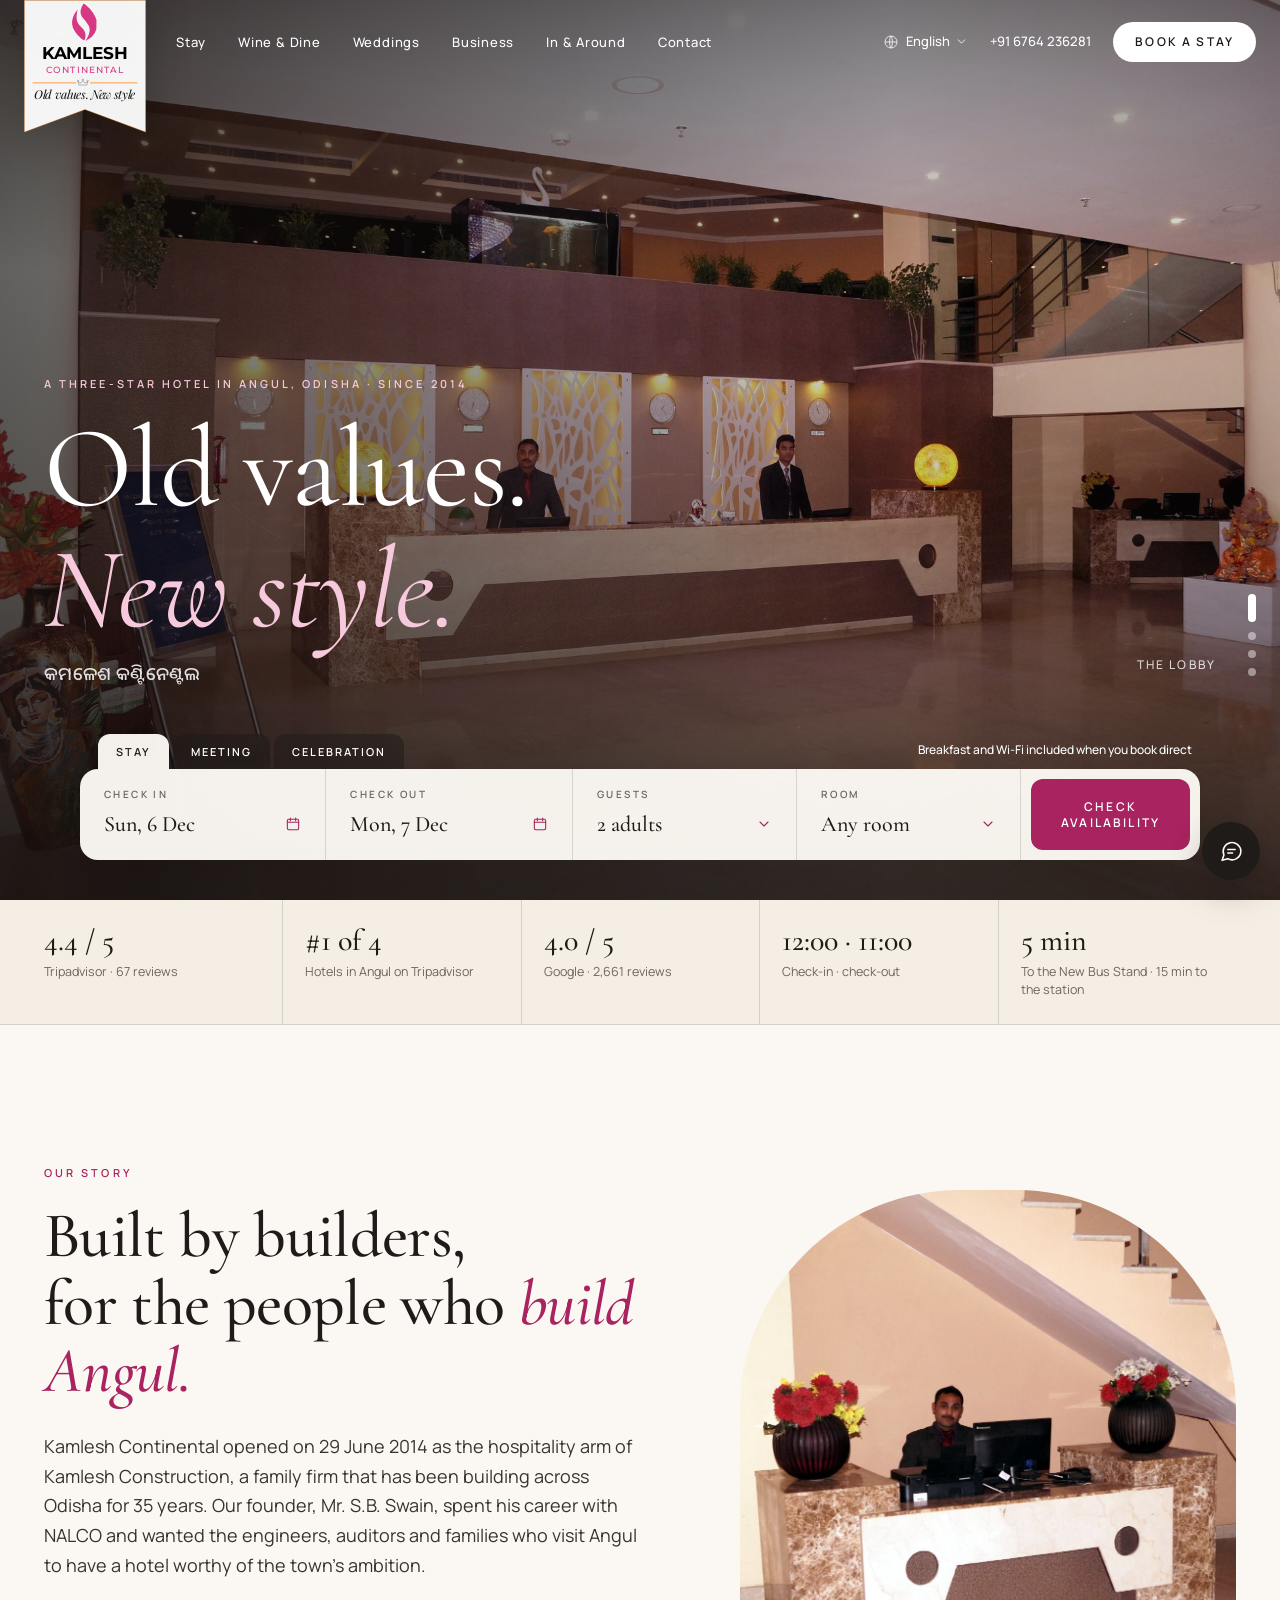
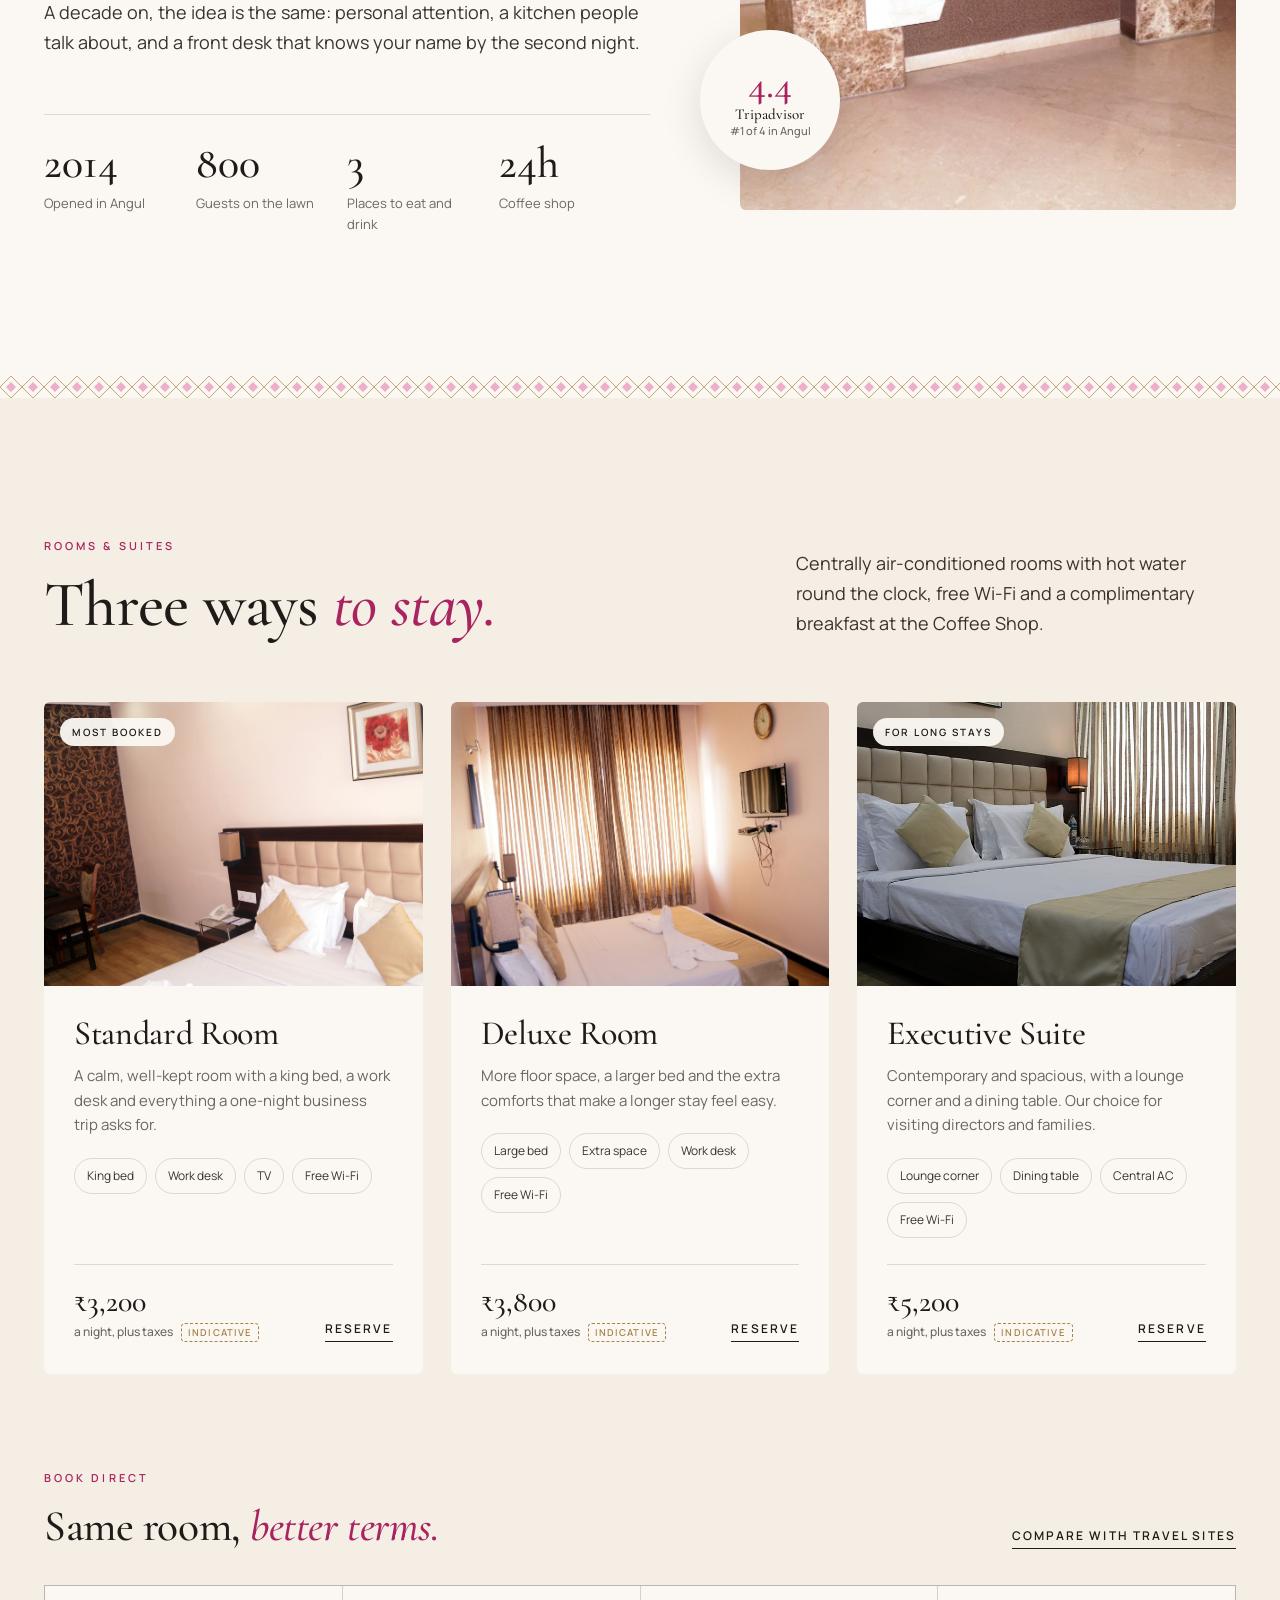
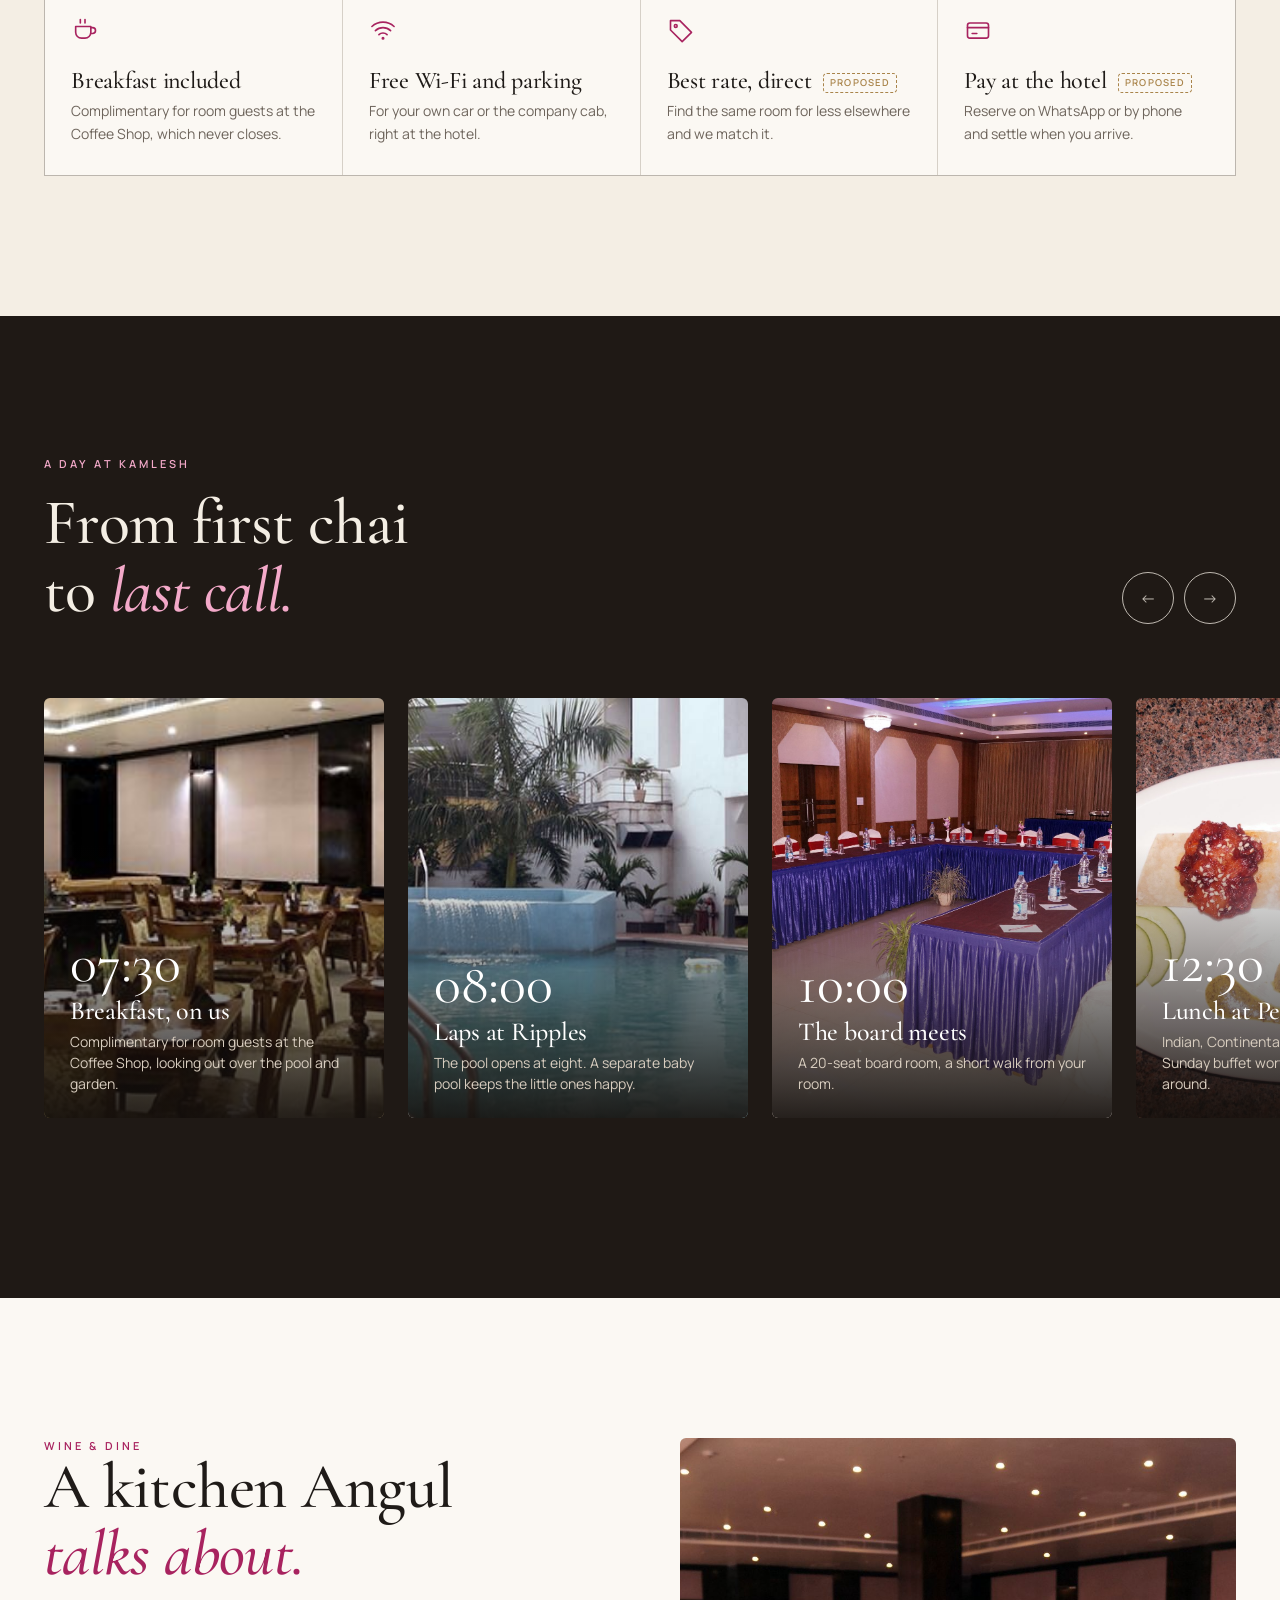
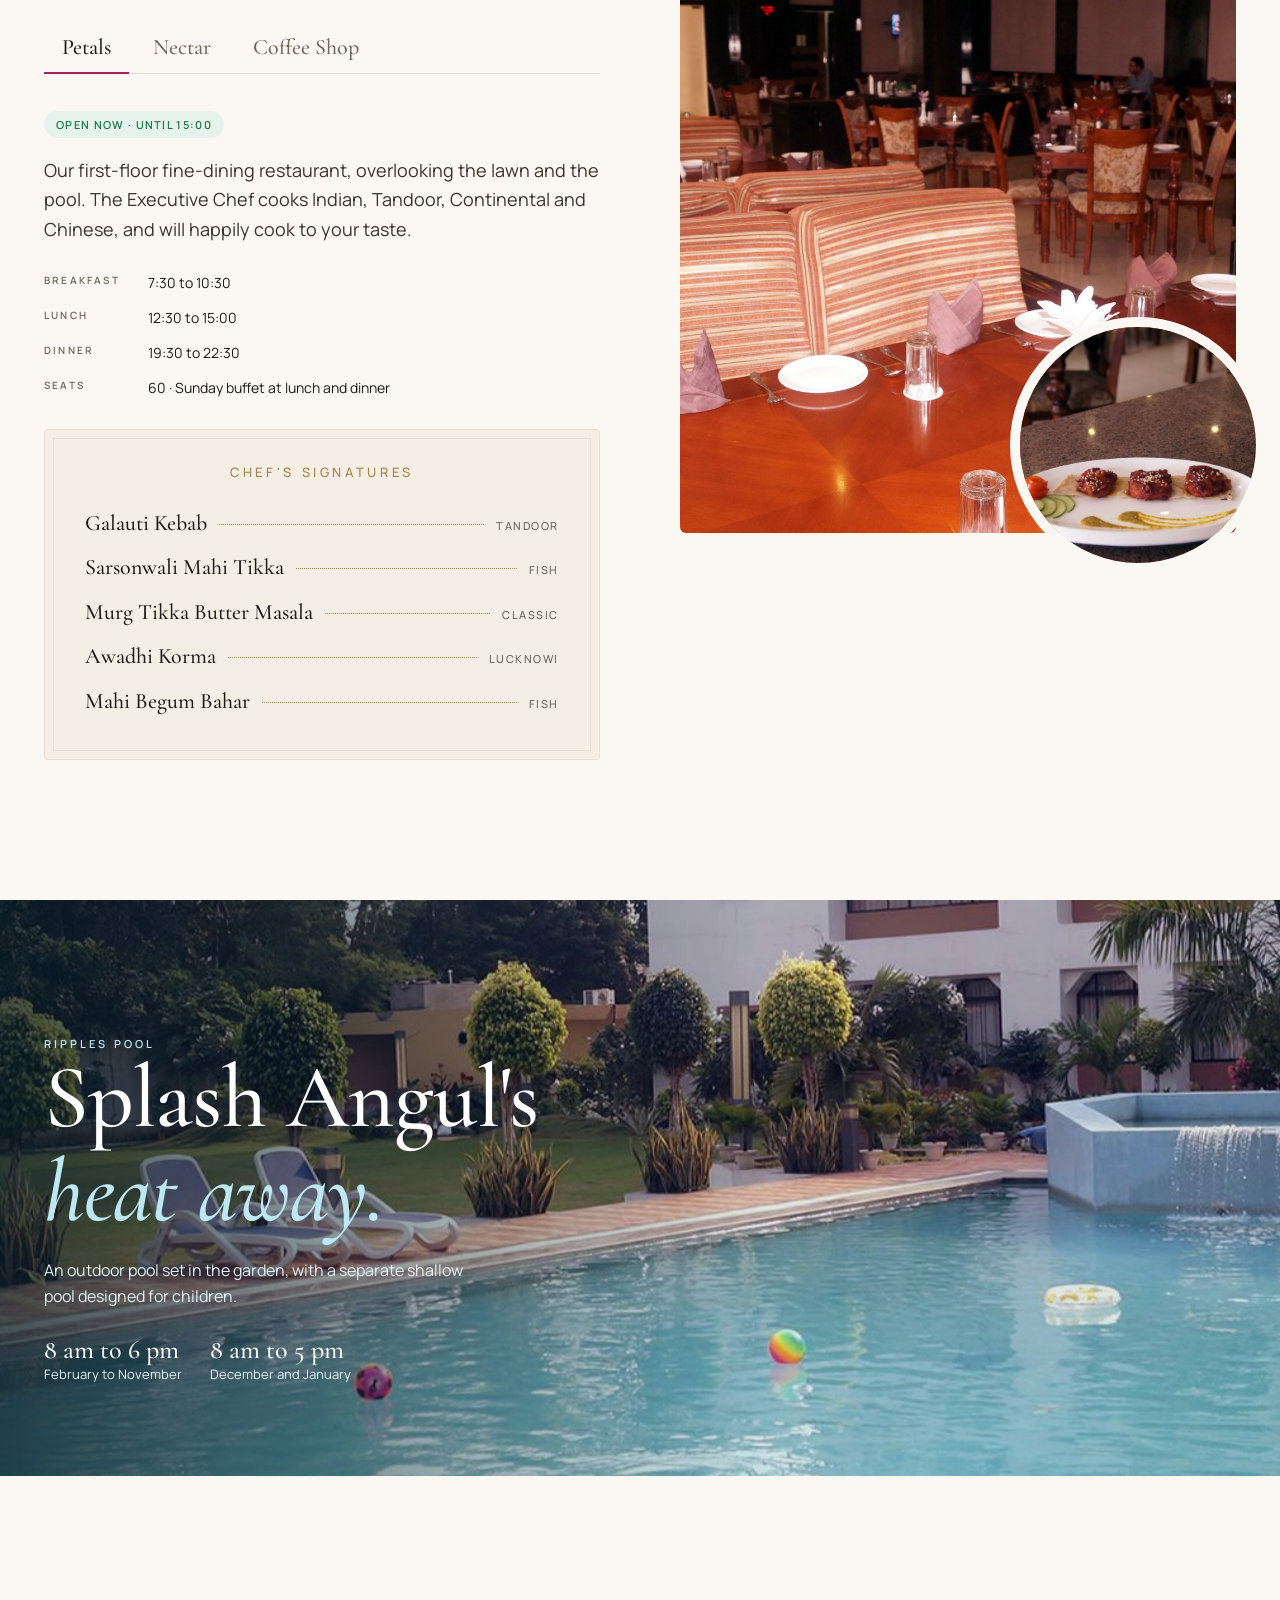
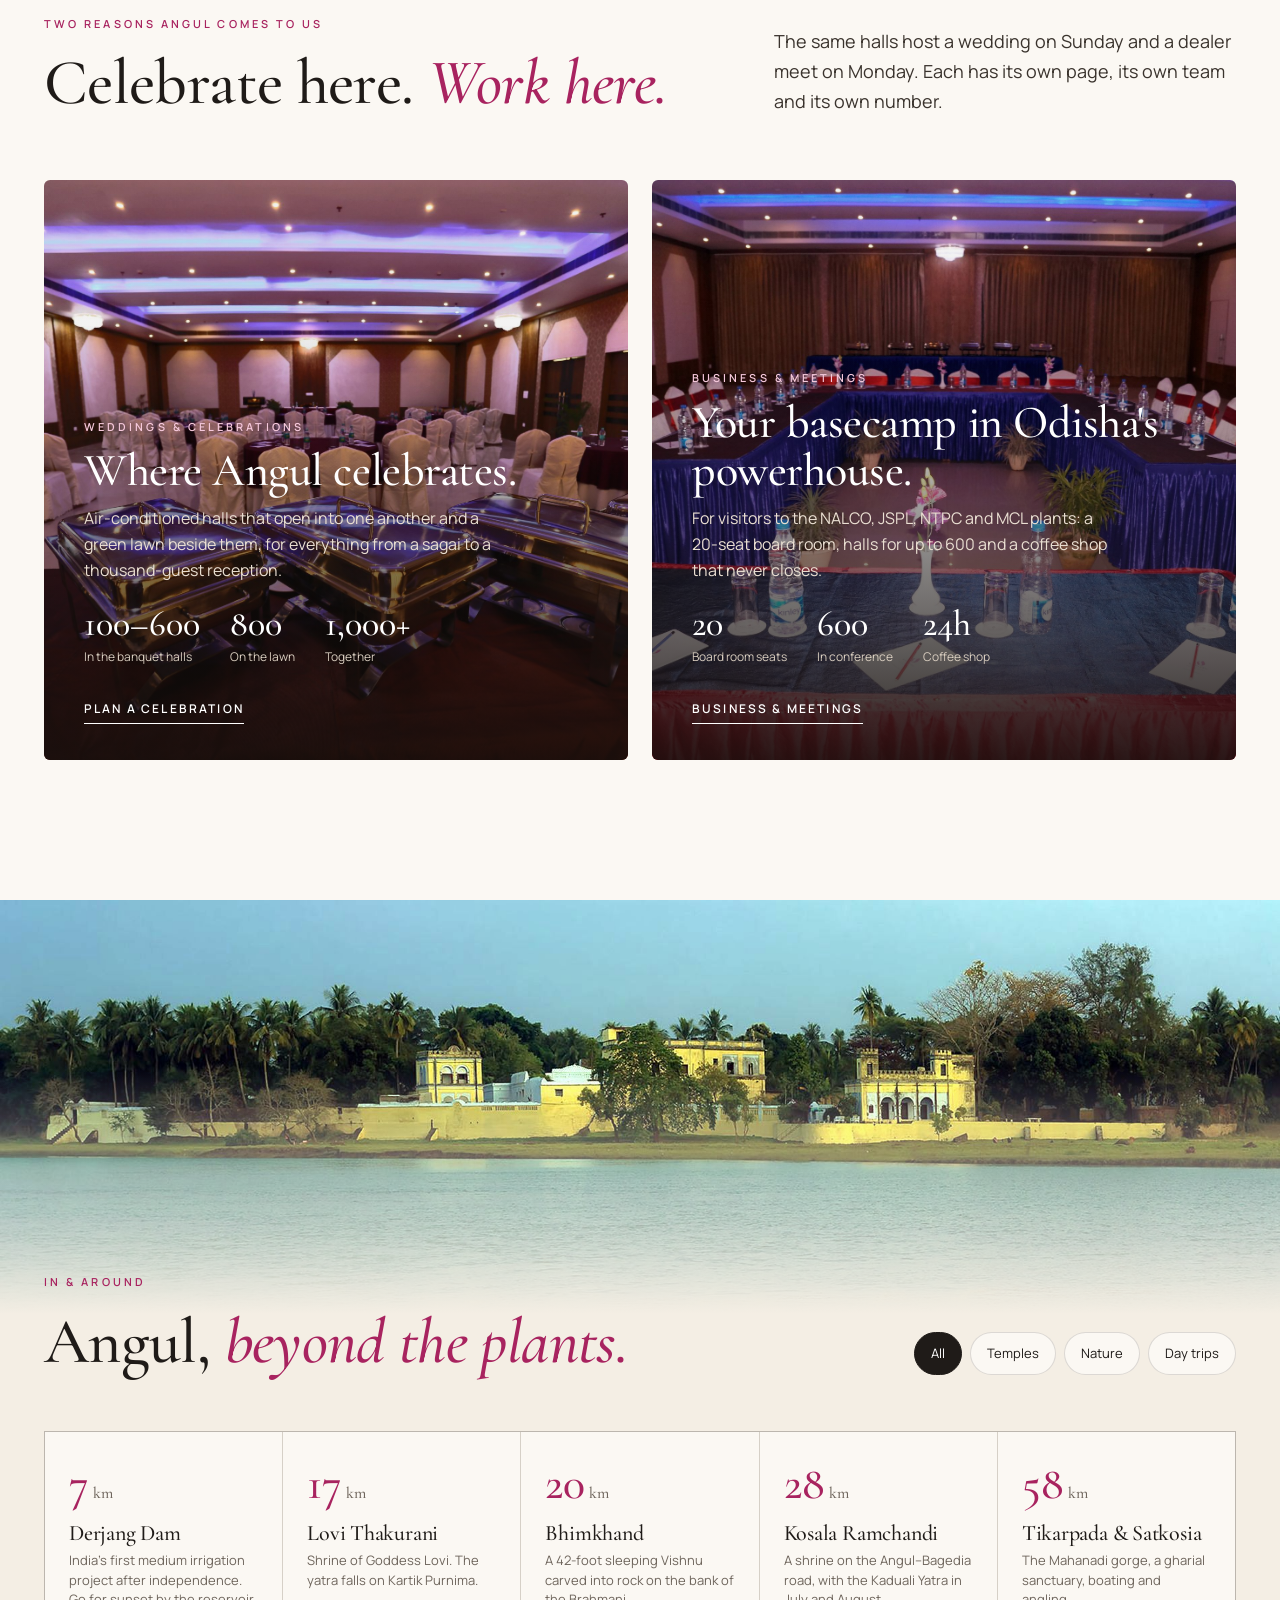
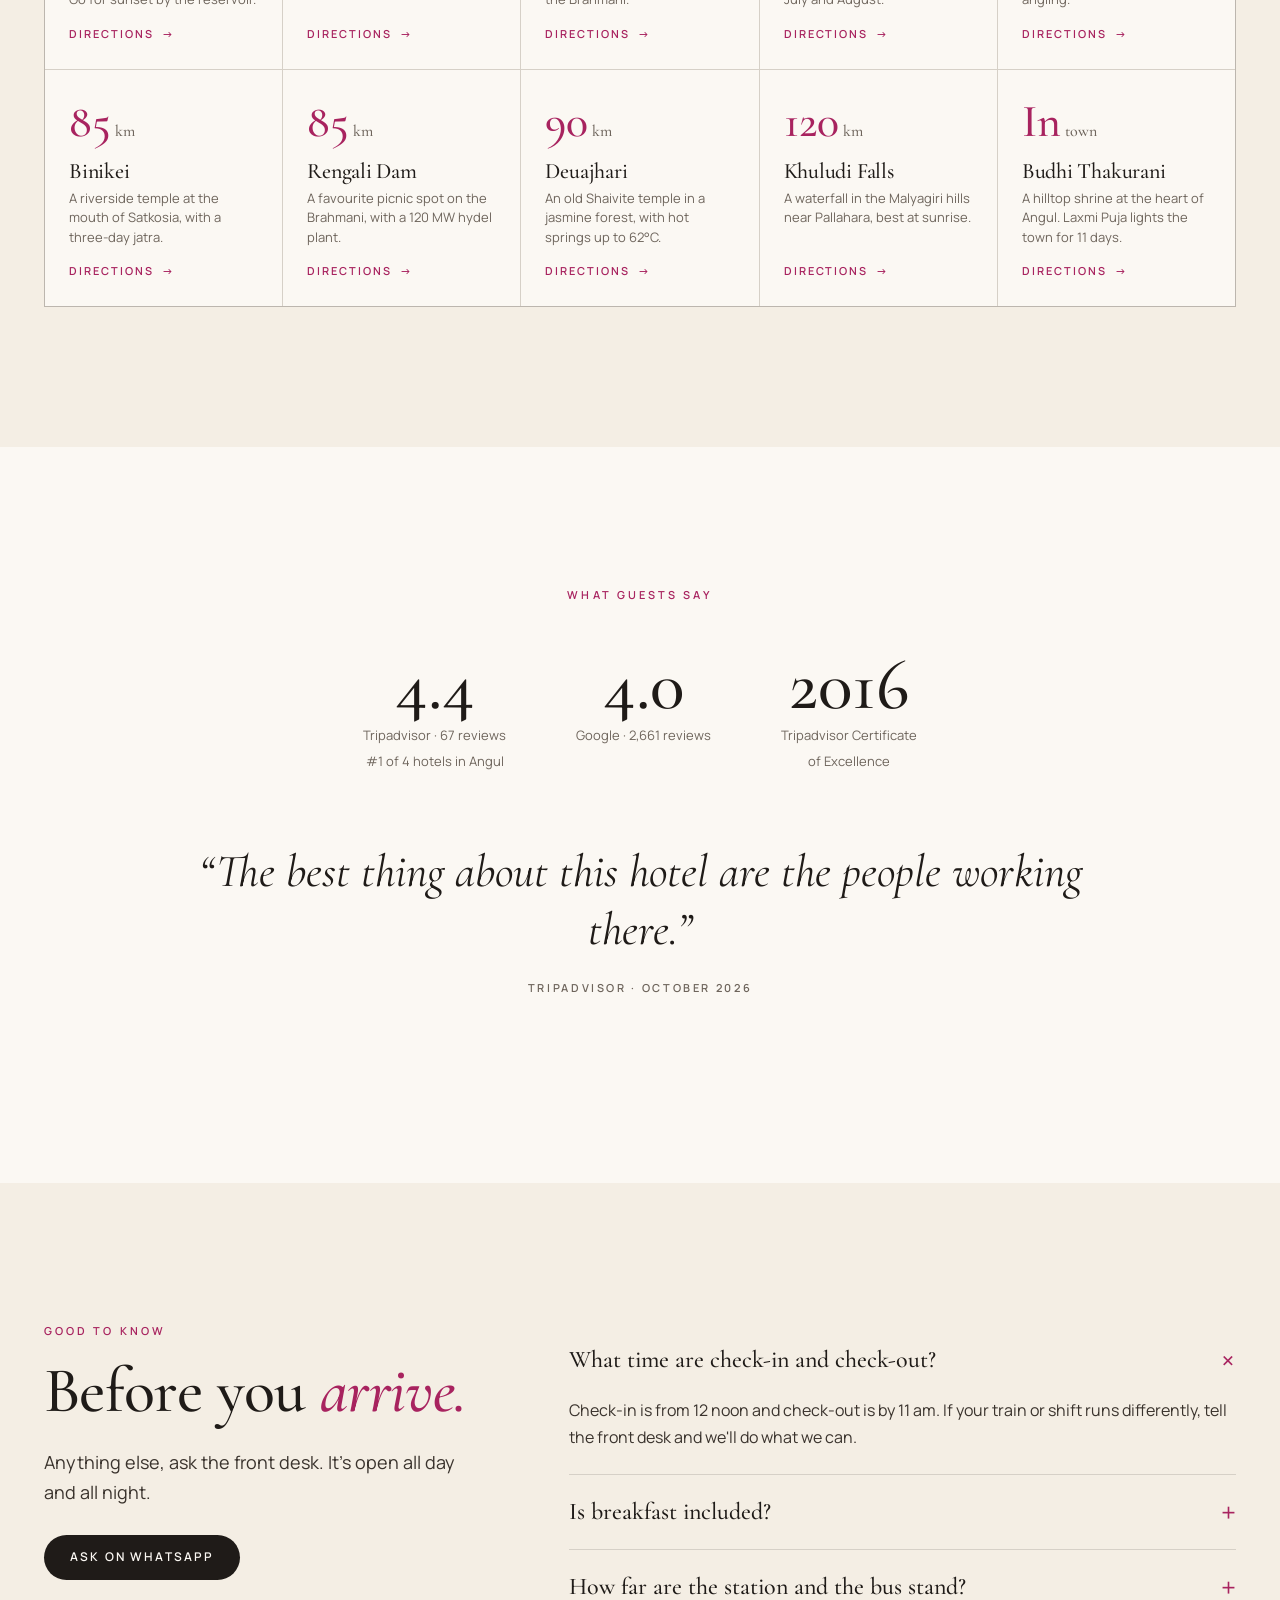
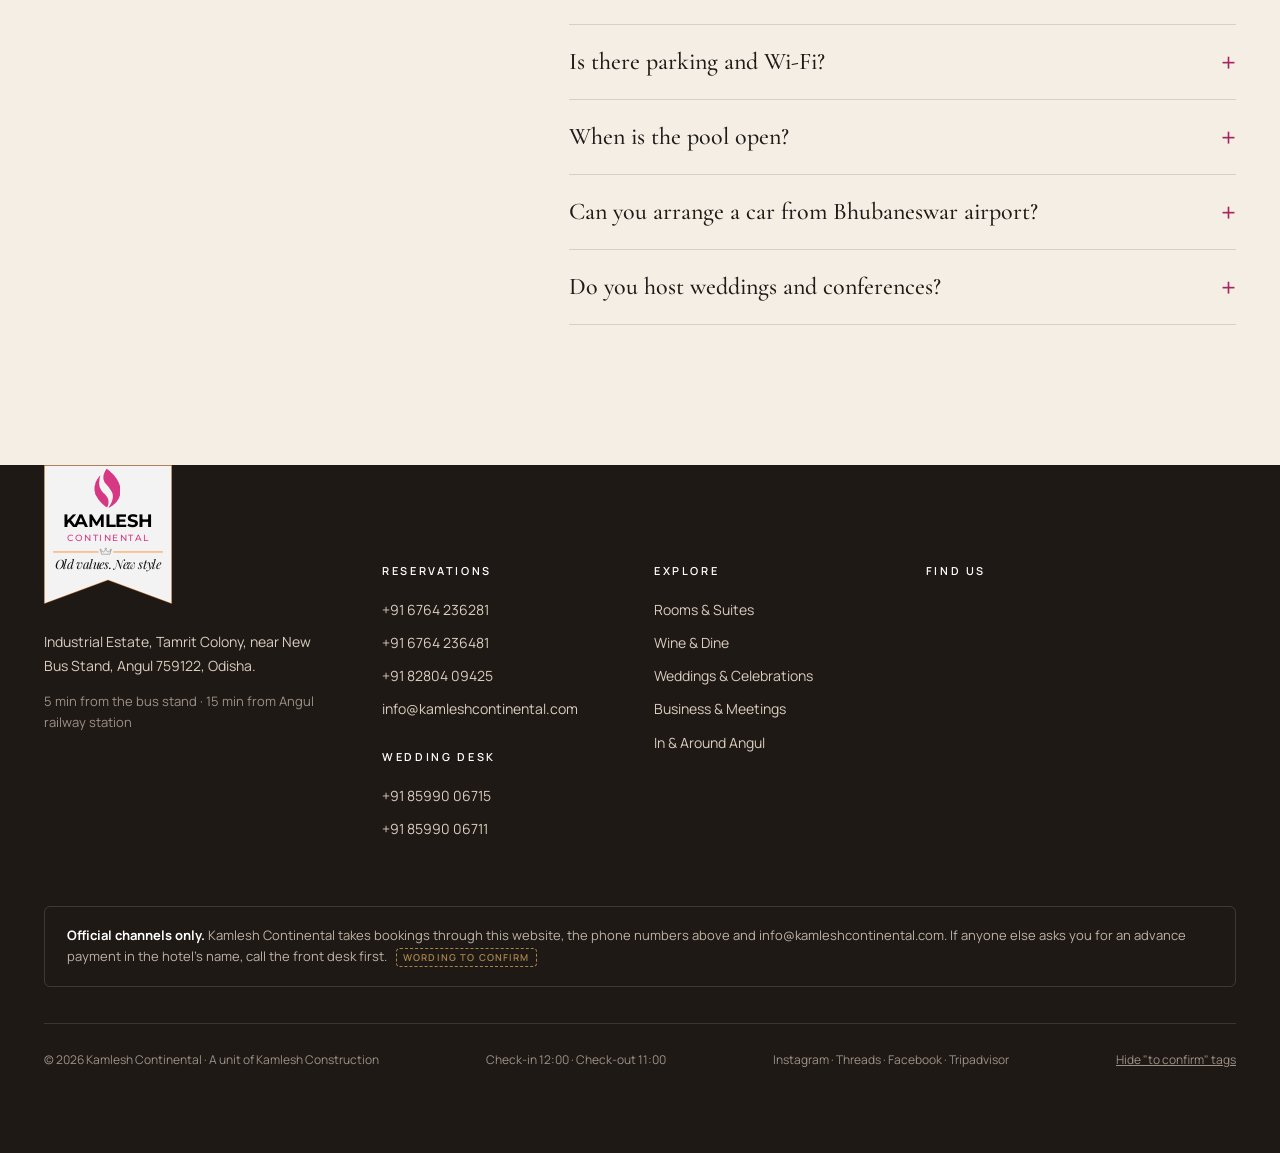
==== index.html @ c8472833 "Initial commit - Kamlesh Continental website" ====
<!doctype html>
<html lang="en">
<head>
<meta charset="utf-8">
<meta name="viewport" content="width=device-width, initial-scale=1">
<script>try{var l=new URLSearchParams(location.search).get('lang')||localStorage.getItem('kc-lang');if(l==='hi'||l==='or'){document.documentElement.lang=l;document.documentElement.className+=' kc-i18n-wait';setTimeout(function(){document.documentElement.classList.remove('kc-i18n-wait')},2500)}}catch(e){}</script>
<title>Kamlesh Continental, Angul · Hotel, restaurant, weddings and meetings</title>
<meta name="description" content="A three-star hotel in Angul, Odisha: rooms with breakfast, Petals restaurant, Nectar bar, Ripples pool, banquet halls for 100 to 600 and a lawn for 800.">
<link rel="icon" href="assets/favicon.svg" type="image/svg+xml">
<link rel="preconnect" href="https://fonts.googleapis.com">
<link rel="preconnect" href="https://fonts.gstatic.com" crossorigin>
<link href="https://fonts.googleapis.com/css2?family=Cormorant+Garamond:ital,wght@0,400;0,500;0,600;1,400;1,500&family=Manrope:wght@400;500;600;700&family=Noto+Sans+Oriya:wght@500&display=swap" rel="stylesheet">
<!-- logo lettering only: a tiny subset of the two logo typefaces -->
<link href="https://fonts.googleapis.com/css2?family=Montserrat:wght@500;700&family=Playfair+Display:ital@1&text=ACEHIKLMNOSTadelstuvwy.%20&display=swap" rel="stylesheet">
<link rel="stylesheet" href="assets/site.css?v=10">
<script src="assets/controls.js?v=10" defer></script>
<script src="assets/site.js?v=10" defer></script>
<script src="assets/i18n.js?v=10" defer></script>
</head>
<body data-page="home">

<!-- The Kamlesh Continental logo, redrawn as a vector from the hotel's own artwork. Used via <use href="#kc-logo">. -->
<svg width="0" height="0" style="position:absolute" aria-hidden="true">
<symbol id="kc-logo" viewBox="0 0 170 185">
  <path d="M.5.5h169v183.6L85 152.7.5 184.1z" fill="#fff" fill-opacity=".95" stroke="#FF7800" stroke-opacity=".45"/>
  <path d="M74.42 14.22C74.54 14.27 74.66 14.32 74.78 14.37C74.8 14.53 74.97 14.48 74.85 14.84C74.72 15.2 74.29 15.07 74.03 16.53C73.78 17.99 73.43 22.07 73.31 23.59C73.2 25.11 73.22 24.6 73.35 25.66C73.48 26.71 73.85 29.01 74.1 29.91C74.35 30.8 74.64 30.63 74.83 31.03C75.02 31.43 75.05 31.96 75.22 32.29C75.38 32.61 75.65 32.71 75.81 32.97C75.98 33.22 75.83 33.3 76.22 33.82C76.61 34.33 77.24 35.09 78.16 36.08C79.07 37.07 80.79 38.68 81.72 39.74C82.65 40.81 83.24 41.67 83.75 42.47C84.26 43.27 84.47 43.7 84.78 44.55C85.09 45.41 85.47 46.45 85.6 47.59C85.74 48.74 85.73 50.25 85.59 51.41C85.45 52.56 85.03 53.8 84.77 54.53C84.5 55.26 84.21 55.53 84.01 55.78C83.82 56.04 83.78 56.04 83.59 56.07C83.41 56.09 83.3 56.14 82.91 55.93C82.51 55.73 81.95 55.38 81.22 54.82C80.48 54.26 79.46 53.48 78.49 52.59C77.53 51.71 76.29 50.48 75.41 49.53C74.53 48.58 73.65 47.46 73.22 46.9C72.79 46.33 73 46.36 72.84 46.16C72.68 45.95 72.54 46 72.26 45.66C71.99 45.31 71.44 44.5 71.19 44.09C70.94 43.69 70.94 43.46 70.77 43.22C70.61 42.98 70.37 42.94 70.2 42.66C70.03 42.38 69.94 41.82 69.77 41.53C69.61 41.24 69.37 41.17 69.22 40.9C69.06 40.63 69 40.22 68.84 39.91C68.67 39.6 68.39 39.55 68.23 39.03C68.06 38.51 68.03 37.46 67.87 36.78C67.71 36.11 67.41 35.67 67.28 34.98C67.15 34.29 67.1 33.64 67.07 32.66C67.05 31.68 67.09 29.89 67.13 29.09C67.18 28.3 67.19 28.4 67.32 27.91C67.44 27.42 67.75 26.79 67.9 26.16C68.05 25.52 68.04 24.61 68.2 24.09C68.36 23.57 68.68 23.45 68.84 23.03C69.01 22.61 69.06 21.96 69.22 21.59C69.37 21.23 69.61 21.19 69.79 20.84C69.96 20.49 70.12 19.8 70.28 19.49C70.45 19.17 70.64 19.18 70.78 18.96C70.93 18.73 71 18.36 71.16 18.13C71.31 17.89 71.39 18.03 71.73 17.53C72.06 17.04 72.73 15.71 73.18 15.16C73.62 14.6 74 14.53 74.42 14.22Z M83.26 5.28C83.51 5.14 83.05 4.81 83.78 5.31C84.51 5.81 86.76 7.5 87.66 8.26C88.55 9.02 88.64 9.36 89.16 9.85C89.68 10.35 90.02 10.45 90.78 11.22C91.54 11.99 92.97 13.55 93.71 14.47C94.45 15.38 94.86 16.24 95.22 16.71C95.57 17.18 95.25 16.36 95.84 17.27C96.44 18.19 98.22 21.15 98.78 22.2C99.34 23.25 99.04 23.22 99.22 23.59C99.39 23.95 99.69 24.03 99.84 24.41C99.98 24.78 99.94 25.4 100.09 25.84C100.25 26.29 100.63 26.74 100.77 27.09C100.91 27.45 100.9 25.81 100.93 27.97C100.95 30.12 100.95 37.88 100.92 40.03C100.9 42.19 100.89 40.56 100.75 40.91C100.62 41.25 100.27 41.64 100.11 42.09C99.95 42.55 99.95 43.28 99.79 43.66C99.64 44.03 99.36 44.02 99.19 44.34C99.02 44.67 98.94 45.31 98.78 45.62C98.62 45.93 98.55 45.72 98.22 46.2C97.88 46.69 97.35 47.77 96.78 48.53C96.2 49.3 95.71 49.91 94.78 50.79C93.86 51.66 92.48 52.89 91.23 53.78C89.97 54.68 88.07 55.64 87.27 56.16C86.48 56.67 86.74 56.62 86.47 56.85C86.28 56.74 86.1 56.64 85.91 56.53C85.98 56.18 85.81 55.96 86.11 55.47C86.42 54.98 87.42 54.11 87.76 53.59C88.1 53.07 87.99 52.67 88.17 52.34C88.35 52.01 88.68 51.94 88.84 51.61C89.01 51.27 88.98 50.73 89.15 50.34C89.31 49.96 89.56 50.01 89.84 49.32C90.13 48.63 90.58 47.28 90.84 46.21C91.11 45.14 91.32 43.8 91.42 42.91C91.53 42.01 91.57 41.72 91.48 40.84C91.39 39.97 91.14 38.58 90.87 37.66C90.6 36.73 90.15 35.78 89.88 35.28C89.6 34.78 89.4 34.96 89.21 34.66C89.02 34.35 88.9 33.75 88.73 33.47C88.57 33.19 88.37 33.19 88.22 32.96C88.06 32.73 87.97 32.32 87.81 32.09C87.64 31.87 87.54 32.06 87.2 31.59C86.87 31.12 86.78 30.54 85.78 29.28C84.78 28.02 82.05 25.04 81.22 24.02C80.38 23 80.94 23.38 80.77 23.16C80.61 22.93 80.41 23.01 80.24 22.66C80.08 22.3 79.99 21.53 79.8 21.03C79.62 20.53 79.29 20.43 79.13 19.66C78.97 18.89 78.82 17.5 78.83 16.41C78.84 15.31 79.03 13.86 79.19 13.09C79.35 12.32 79.63 12.27 79.79 11.78C79.94 11.29 79.95 10.59 80.12 10.16C80.28 9.72 80.61 9.55 80.78 9.19C80.95 8.84 80.98 8.35 81.15 8.03C81.32 7.71 81.6 7.6 81.78 7.28C81.96 6.97 81.99 6.49 82.24 6.16C82.49 5.82 83 5.42 83.26 5.28Z" fill="#D63884"/>
  <text x="84.6" y="82.6" text-anchor="middle" font-family="Montserrat,Gotham,Arial,sans-serif" font-weight="700" font-size="23.8" textLength="119.4" lengthAdjust="spacing" fill="#000">KAMLESH</text>
  <text x="84.6" y="101.6" text-anchor="middle" font-family="Montserrat,Gotham,Arial,sans-serif" font-weight="500" font-size="12.6" textLength="107.4" lengthAdjust="spacing" fill="#D63884">CONTINENTAL</text>
  <path d="M12 115.5h60.5M92 115.5h66" stroke="#FF7800"/>
  <g fill="none" stroke="#8d8d8d" stroke-width=".9" stroke-linejoin="round"><path d="M76.4 118.5h11.2l1.1-4.9-3.9 2.2-2.8-3.6-2.8 3.6-3.9-2.2z"/><circle cx="75.2" cy="112.7" r=".9"/><circle cx="82" cy="111.2" r=".9"/><circle cx="88.8" cy="112.7" r=".9"/></g>
  <text x="84.6" y="138.5" text-anchor="middle" font-family="'Playfair Display',Baskerville,Georgia,serif" font-style="italic" font-size="17" textLength="141" lengthAdjust="spacing" fill="#111">Old values. New style</text>
</symbol>
</svg>

<header class="hdr" id="hdr">
  <div class="wrap">
    <a href="#top" class="brand" aria-label="Kamlesh Continental, home"><svg class="logo" viewBox="0 0 170 185" aria-hidden="true"><use href="#kc-logo"/></svg></a>
    <nav class="nav" aria-label="Primary">
      <a href="#stay">Stay</a>
      <a href="#dine">Wine &amp; Dine</a>
      <a href="weddings.html">Weddings</a>
      <a href="business.html">Business</a>
      <a href="#angul">In &amp; Around</a>
      <a href="#contact">Contact</a>
    </nav>
    <div class="hdr-cta">
      <a class="tel" href="tel:+916764236281">+91 6764 236281</a>
      <button class="btn" type="button" data-book>Book a stay</button>
      <button class="burger" id="burger" type="button" aria-label="Open menu" aria-expanded="false" aria-controls="mnav"><span></span><span></span></button>
    </div>
  </div>
</header>

<nav class="mnav" id="mnav" aria-label="Mobile">
  <button class="x" type="button" aria-label="Close menu">×</button>
  <a href="index.html">Home</a>
  <a href="#stay">Stay</a>
  <a href="#dine">Wine &amp; Dine</a>
  <a href="weddings.html">Weddings</a>
  <a href="business.html">Business</a>
  <a href="#angul">In &amp; Around</a>
  <a href="#contact">Contact</a>
</nav>

<main>
<section class="hero" id="top">
  <div class="slide on" data-cap="The lobby"><img src="img/lobby.jpg" alt="Lobby and reception of Kamlesh Continental"></div>
  <div class="slide" data-cap="The lawn"><img src="img/lawn.jpg" alt="Landscaped lawn with palms" loading="lazy"></div>
  <div class="slide" data-cap="Executive room"><img src="img/room-executive.jpg" alt="Executive room" loading="lazy"></div>
  <div class="slide" data-cap="The banquet hall"><img src="img/banquet-hall.jpg" alt="Banquet hall set for dinner" loading="lazy"></div>

  <div class="hero-copy wrap">
    <div class="eyebrow">A three-star hotel in Angul, Odisha · Since 2014</div>
    <h1>Old values.<br><em>New style.</em></h1>
    <div class="odia" lang="or">କମଳେଶ କଣ୍ଟିନେଣ୍ଟଲ</div>
  </div>
  <div class="slide-cap" id="cap">The lobby</div>
  <div class="hero-dots" id="dots"></div>

<form class="bw" id="bw" autocomplete="off" aria-label="Book or enquire">
  <div class="bw-top">
    <div class="bw-tabs" role="tablist">
      <button type="button" role="tab" class="on" aria-selected="true" data-bw="stay">Stay</button>
      <button type="button" role="tab" aria-selected="false" data-bw="meet">Meeting</button>
      <button type="button" role="tab" aria-selected="false" data-bw="event">Celebration</button>
    </div>
    <span class="bw-note">Breakfast and Wi-Fi included when you book direct</span>
  </div>
  <div class="bw-panel on" data-panel="stay">
    <label><span>Check in</span><input type="date" name="cin"></label>
    <label><span>Check out</span><input type="date" name="cout"></label>
    <label><span>Guests</span><input type="hidden" name="guests" value="2,0" data-guests></label>
    <label><span>Room</span><select name="room"><option value="">Any room</option><option value="standard">Standard</option><option value="deluxe">Deluxe</option><option value="suite">Executive Suite</option></select></label>
    <button class="bw-go" type="submit">Check<br>availability</button>
  </div>
  <div class="bw-panel" data-panel="meet">
    <label><span>Date</span><input type="date" name="mdate"></label>
    <label><span>Attendees</span><input type="number" name="mn" min="2" max="800" value="12" inputmode="numeric"></label>
    <label><span>Format</span><select name="mformat"><option>Board meeting</option><option>Training</option><option>Conference</option><option>Dealer meet</option><option>Interviews</option></select></label>
    <label><span>Duration</span><select name="mdur"><option>Half day</option><option selected>Full day</option><option>Multi-day</option></select></label>
    <button class="bw-go" type="submit">Get a<br>quote</button>
  </div>
  <div class="bw-panel" data-panel="event">
    <label><span>Date</span><input type="date" name="edate"></label>
    <label><span>Guests</span><input type="number" name="eguests" min="10" max="1200" step="1" data-step="10" value="300" inputmode="numeric"></label>
    <label><span>Occasion</span><select name="eoccasion"><option>Wedding</option><option>Reception</option><option>Engagement</option><option>Birthday</option><option>Anniversary</option><option>Corporate gala</option></select></label>
    <label><span>Guest rooms</span><select name="erooms"><option value="0">Not needed</option><option value="5">Up to 5</option><option value="10" selected>6 to 15</option><option value="20">16 or more</option></select></label>
    <button class="bw-go" type="submit">Plan the<br>day</button>
  </div>
</form>
</section>

<div class="trust">
  <div class="wrap">
    <div><b>4.4 / 5</b><span>Tripadvisor · 67 reviews</span></div>
    <div><b>#1 of 4</b><span>Hotels in Angul on Tripadvisor</span></div>
    <div><b>4.0 / 5</b><span>Google · 2,661 reviews</span></div>
    <div><b>12:00 · 11:00</b><span>Check-in · check-out</span></div>
    <div><b>5 min</b><span>To the New Bus Stand · 15 min to the station</span></div>
  </div>
</div>

<section class="pad">
  <div class="wrap intro">
    <div class="reveal">
      <div class="eyebrow">Our story</div>
      <h2>Built by builders,<br>for the people who <em>build Angul.</em></h2>
      <p class="lede">Kamlesh Continental opened on 29 June 2014 as the hospitality arm of Kamlesh Construction, a family firm that has been building across Odisha for 35 years. Our founder, Mr. S.B. Swain, spent his career with NALCO and wanted the engineers, auditors and families who visit Angul to have a hotel worthy of the town's ambition.</p>
      <p class="lede" style="margin-top:18px">A decade on, the idea is the same: personal attention, a kitchen people talk about, and a front desk that knows your name by the second night.</p>
      <div class="stats">
        <div><b>2014</b><span>Opened in Angul</span></div>
        <div><b>800</b><span>Guests on the lawn</span></div>
        <div><b>3</b><span>Places to eat and drink</span></div>
        <div><b>24h</b><span>Coffee shop</span></div>
      </div>
    </div>
    <div class="intro-img reveal">
      <img src="img/reception.jpg" alt="Reception desk beside the staircase" loading="lazy">
      <div class="stamp"><div><b>4.4</b>Tripadvisor<br><small>#1 of 4 in Angul</small></div></div>
    </div>
  </div>
</section>

<div class="ikat" aria-hidden="true"></div>

<section class="band pad" id="stay">
  <div class="wrap">
    <div class="sec-head reveal">
      <div><div class="eyebrow">Rooms &amp; Suites</div><h2>Three ways <em>to stay.</em></h2></div>
      <p class="lede" style="max-width:40ch">Centrally air-conditioned rooms with hot water round the clock, free Wi-Fi and a complimentary breakfast at the Coffee Shop.</p>
    </div>
    <div class="room-grid">
      <article class="room reveal">
        <div class="room-media"><img src="img/room-standard.jpg" alt="Standard room" loading="lazy"><span class="room-tag">Most booked</span></div>
        <div class="room-body">
          <h3>Standard Room</h3>
          <p>A calm, well-kept room with a king bed, a work desk and everything a one-night business trip asks for.</p>
          <ul class="amen"><li>King bed</li><li>Work desk</li><li>TV</li><li>Free Wi-Fi</li></ul>
          <div class="room-foot"><div class="price"><span data-rate="standard">₹3,200</span><small>a night, plus taxes <span class="tbc">indicative</span></small></div><a class="link" href="#" data-book data-room="standard">Reserve</a></div>
        </div>
      </article>
      <article class="room reveal">
        <div class="room-media"><img src="img/room-deluxe.jpg" alt="Deluxe room" loading="lazy"></div>
        <div class="room-body">
          <h3>Deluxe Room</h3>
          <p>More floor space, a larger bed and the extra comforts that make a longer stay feel easy.</p>
          <ul class="amen"><li>Large bed</li><li>Extra space</li><li>Work desk</li><li>Free Wi-Fi</li></ul>
          <div class="room-foot"><div class="price"><span data-rate="deluxe">₹3,800</span><small>a night, plus taxes <span class="tbc">indicative</span></small></div><a class="link" href="#" data-book data-room="deluxe">Reserve</a></div>
        </div>
      </article>
      <article class="room reveal">
        <div class="room-media"><img src="img/suite-wide.jpg" alt="Executive suite" loading="lazy"><span class="room-tag">For long stays</span></div>
        <div class="room-body">
          <h3>Executive Suite</h3>
          <p>Contemporary and spacious, with a lounge corner and a dining table. Our choice for visiting directors and families.</p>
          <ul class="amen"><li>Lounge corner</li><li>Dining table</li><li>Central AC</li><li>Free Wi-Fi</li></ul>
          <div class="room-foot"><div class="price"><span data-rate="suite">₹5,200</span><small>a night, plus taxes <span class="tbc">indicative</span></small></div><a class="link" href="#" data-book data-room="suite">Reserve</a></div>
        </div>
      </article>
    </div>

    <div class="sec-head sub-head reveal">
      <div><div class="eyebrow">Book direct</div><h2>Same room, <em>better terms.</em></h2></div>
      <a class="link" href="business.html#direct">Compare with travel sites</a>
    </div>
    <div class="perks reveal">
      <div class="perk"><svg viewBox="0 0 24 24" aria-hidden="true"><path d="M4 9h13v5a5 5 0 0 1-5 5H9a5 5 0 0 1-5-5zM17 10h1.5a2.5 2.5 0 0 1 0 5H17M8 3v3M12 3v3"/></svg><h3>Breakfast included</h3><p>Complimentary for room guests at the Coffee Shop, which never closes.</p></div>
      <div class="perk"><svg viewBox="0 0 24 24" aria-hidden="true"><path d="M2.5 9a14 14 0 0 1 19 0M5.5 12.5a9.500 9.500 0 0 1 13 0M8.500 16a5 5 0 0 1 7 0"/><circle cx="12" cy="19" r=".6"/></svg><h3>Free Wi-Fi and parking</h3><p>For your own car or the company cab, right at the hotel.</p></div>
      <div class="perk"><svg viewBox="0 0 24 24" aria-hidden="true"><path d="M3 12V4h8l10 10-8 8z"/><circle cx="7.500" cy="8.500" r="1.200"/></svg><h3>Best rate, direct <span class="tbc">proposed</span></h3><p>Find the same room for less elsewhere and we match it.</p></div>
      <div class="perk"><svg viewBox="0 0 24 24" aria-hidden="true"><rect x="3" y="6" width="18" height="13" rx="2"/><path d="M3 10h18M7 15h4"/></svg><h3>Pay at the hotel <span class="tbc">proposed</span></h3><p>Reserve on WhatsApp or by phone and settle when you arrive.</p></div>
    </div>
  </div>
</section>

<section class="dark pad">
  <div class="wrap sec-head reveal">
    <div><div class="eyebrow">A day at Kamlesh</div><h2>From first chai<br>to <em>last call.</em></h2></div>
    <div class="rail-ctrl"><button type="button" aria-label="Earlier in the day" data-rail="dayRail" data-dir="-1">←</button><button type="button" aria-label="Later in the day" data-rail="dayRail" data-dir="1">→</button></div>
  </div>
  <div class="rail" id="dayRail">
    <article class="moment"><img src="img/coffee-shop.jpg" alt="" loading="lazy"><div class="moment-txt"><time>07:30</time><h3>Breakfast, on us</h3><p>Complimentary for room guests at the Coffee Shop, looking out over the pool and garden.</p></div></article>
    <article class="moment"><img src="img/pool-wide.jpg" alt="" loading="lazy"><div class="moment-txt"><time>08:00</time><h3>Laps at Ripples</h3><p>The pool opens at eight. A separate baby pool keeps the little ones happy.</p></div></article>
    <article class="moment"><img src="img/boardroom.jpg" alt="" loading="lazy"><div class="moment-txt"><time>10:00</time><h3>The board meets</h3><p>A 20-seat board room, a short walk from your room.</p></div></article>
    <article class="moment"><img src="img/dish-tikka.jpg" alt="" loading="lazy"><div class="moment-txt"><time>12:30</time><h3>Lunch at Petals</h3><p>Indian, Continental and Chinese, and a Sunday buffet worth planning the week around.</p></div></article>
    <article class="moment"><img src="img/nectar-fire.jpg" alt="" loading="lazy"><div class="moment-txt"><time>14:00</time><h3>Happy hour at Nectar</h3><p>Two to six, every day. One more each time.</p></div></article>
    <article class="moment"><img src="img/petals.jpg" alt="" loading="lazy"><div class="moment-txt"><time>19:30</time><h3>Dinner, unhurried</h3><p>Galauti kebab, Awadhi korma and the lawn lit up outside the window.</p></div></article>
    <article class="moment"><img src="img/towel-swan.jpg" alt="" loading="lazy"><div class="moment-txt"><time>24h</time><h3>Whenever you need us</h3><p>The Coffee Shop never closes. Neither does the front desk.</p></div></article>
  </div>
</section>

<section class="pad" id="dine" data-tabs-scope>
  <div class="wrap dine-wrap">
    <div class="reveal">
      <div class="eyebrow">Wine &amp; Dine</div>
      <h2>A kitchen Angul<br><em>talks about.</em></h2>
      <div class="tabs" id="dineTabs" data-tabs role="tablist">
        <button type="button" class="on" role="tab" aria-selected="true" data-tab="petals">Petals</button>
        <button type="button" role="tab" aria-selected="false" data-tab="nectar">Nectar</button>
        <button type="button" role="tab" aria-selected="false" data-tab="coffee">Coffee Shop</button>
      </div>
      <div class="tabpanel on" data-tabpanel="petals" data-img="img/petals.jpg" data-float="img/dish-kebab.jpg">
        <span class="status" data-hours="07:30-10:30,12:30-15:00,19:30-22:30">Open daily</span>
        <p class="lede" style="margin-top:18px">Our first-floor fine-dining restaurant, overlooking the lawn and the pool. The Executive Chef cooks Indian, Tandoor, Continental and Chinese, and will happily cook to your taste.</p>
        <dl class="facts"><dt>Breakfast</dt><dd>7:30 to 10:30</dd><dt>Lunch</dt><dd>12:30 to 15:00</dd><dt>Dinner</dt><dd>19:30 to 22:30</dd><dt>Seats</dt><dd>60 · Sunday buffet at lunch and dinner</dd></dl>
        <div class="menu-card">
          <h4>Chef's signatures</h4>
          <ul>
            <li>Galauti Kebab <span>Tandoor</span></li>
            <li>Sarsonwali Mahi Tikka <span>Fish</span></li>
            <li>Murg Tikka Butter Masala <span>Classic</span></li>
            <li>Awadhi Korma <span>Lucknowi</span></li>
            <li>Mahi Begum Bahar <span>Fish</span></li>
          </ul>
        </div>
      </div>
      <div class="tabpanel" data-tabpanel="nectar" data-img="img/nectar-bar.jpg" data-float="img/nectar-fire.jpg">
        <span class="status" data-happy="14:00-18:00">Happy hour 14:00–18:00</span>
        <p class="lede" style="margin-top:18px">A relaxed, low-lit bar with a wide pour of liquors, wines and cocktails. It's the room where deals get celebrated.</p>
        <dl class="facts"><dt>Happy hour</dt><dd>14:00 to 18:00, every day</dd><dt>Floor</dt><dd>First floor</dd><dt>Try</dt><dd>The flaming house cocktail</dd></dl>
      </div>
      <div class="tabpanel" data-tabpanel="coffee" data-img="img/coffee-shop.jpg" data-float="img/dish-chicken.jpg">
        <span class="status" data-hours="24h">Open 24 hours</span>
        <p class="lede" style="margin-top:18px">Open round the clock, with garden and pool views. Room guests have breakfast here on the house. Lunch is an Indian and Oriental buffet with Odia dishes à la carte, and the evenings turn Thai.</p>
        <dl class="facts"><dt>Hours</dt><dd>24 hours</dd><dt>Lunch</dt><dd>Indian and Oriental buffet · Odia à la carte</dd><dt>Dinner</dt><dd>Thai</dd></dl>
      </div>
    </div>
    <div class="dine-media reveal">
      <img id="dineImg" src="img/petals.jpg" alt="Inside the restaurant" loading="lazy">
      <img id="dineFloat" class="float" src="img/dish-kebab.jpg" alt="" loading="lazy">
    </div>
  </div>
</section>

<section class="banner" id="pool">
  <img src="img/pool-pano.jpg" alt="Ripples pool with sun loungers" data-parallax loading="lazy">
  <div class="wrap">
    <div class="eyebrow">Ripples Pool</div>
    <h2>Splash Angul's<br><em>heat away.</em></h2>
    <p>An outdoor pool set in the garden, with a separate shallow pool designed for children.</p>
    <div class="hours"><div><b>8 am to 6 pm</b>February to November</div><div><b>8 am to 5 pm</b>December and January</div></div>
  </div>
</section>

<section class="pad">
  <div class="wrap">
    <div class="sec-head reveal">
      <div><div class="eyebrow">Two reasons Angul comes to us</div><h2>Celebrate here. <em>Work here.</em></h2></div>
      <p class="lede" style="max-width:42ch">The same halls host a wedding on Sunday and a dealer meet on Monday. Each has its own page, its own team and its own number.</p>
    </div>
    <div class="doors reveal">
      <a class="door" href="weddings.html">
        <img src="img/banquet-hall.jpg" alt="" loading="lazy">
        <div class="door-body">
          <div class="eyebrow">Weddings &amp; celebrations</div>
          <h3>Where Angul celebrates.</h3>
          <p>Air-conditioned halls that open into one another and a green lawn beside them, for everything from a sagai to a thousand-guest reception.</p>
          <div class="door-facts"><div><b>100–600</b><span>In the banquet halls</span></div><div><b>800</b><span>On the lawn</span></div><div><b>1,000+</b><span>Together</span></div></div>
          <span class="link">Plan a celebration</span>
        </div>
      </a>
      <a class="door" href="business.html">
        <img src="img/conference.jpg" alt="" loading="lazy">
        <div class="door-body">
          <div class="eyebrow">Business &amp; meetings</div>
          <h3>Your basecamp in Odisha's powerhouse.</h3>
          <p>For visitors to the NALCO, JSPL, NTPC and MCL plants: a 20-seat board room, halls for up to 600 and a coffee shop that never closes.</p>
          <div class="door-facts"><div><b>20</b><span>Board room seats</span></div><div><b>600</b><span>In conference</span></div><div><b>24h</b><span>Coffee shop</span></div></div>
          <span class="link">Business &amp; meetings</span>
        </div>
      </a>
    </div>
  </div>
</section>

<section class="band" id="angul">
  <div class="angul-hero"><img src="img/odisha-river.jpg" alt="A riverside palace in Odisha" loading="lazy"></div>
  <div class="wrap" style="padding-bottom:140px;margin-top:-40px;position:relative">
    <div class="sec-head reveal" style="margin-bottom:0">
      <div><div class="eyebrow">In &amp; Around</div><h2>Angul, <em>beyond the plants.</em></h2></div>
      <div class="filters" data-filter="#places" role="group" aria-label="Filter places">
        <button type="button" class="on" aria-pressed="true" data-f="all">All</button>
        <button type="button" aria-pressed="false" data-f="temple">Temples</button>
        <button type="button" aria-pressed="false" data-f="nature">Nature</button>
        <button type="button" aria-pressed="false" data-f="day">Day trips</button>
      </div>
    </div>
    <div class="places reveal" id="places">
      <a class="place" data-t="nature" href="https://www.google.com/maps/dir/?api=1&amp;origin=20.8349281,85.103498&amp;destination=Derjang+Dam%2C+Angul%2C+Odisha" target="_blank" rel="noopener"><div class="km">7<small>km</small></div><h3>Derjang Dam</h3><p>India's first medium irrigation project after independence. Go for sunset by the reservoir.</p><span class="dir">Directions</span></a>
      <a class="place" data-t="temple" href="https://www.google.com/maps/dir/?api=1&amp;origin=20.8349281,85.103498&amp;destination=Lovi+Thakurani+Temple%2C+Angul%2C+Odisha" target="_blank" rel="noopener"><div class="km">17<small>km</small></div><h3>Lovi Thakurani</h3><p>Shrine of Goddess Lovi. The yatra falls on Kartik Purnima.</p><span class="dir">Directions</span></a>
      <a class="place" data-t="temple" href="https://www.google.com/maps/dir/?api=1&amp;origin=20.8349281,85.103498&amp;destination=Bhimkand+Sleeping+Vishnu%2C+Talcher%2C+Odisha" target="_blank" rel="noopener"><div class="km">20<small>km</small></div><h3>Bhimkhand</h3><p>A 42-foot sleeping Vishnu carved into rock on the bank of the Brahmani.</p><span class="dir">Directions</span></a>
      <a class="place" data-t="temple" href="https://www.google.com/maps/dir/?api=1&amp;origin=20.8349281,85.103498&amp;destination=Maa+Ramchandi+Temple%2C+Kosala%2C+Angul%2C+Odisha" target="_blank" rel="noopener"><div class="km">28<small>km</small></div><h3>Kosala Ramchandi</h3><p>A shrine on the Angul–Bagedia road, with the Kaduali Yatra in July and August.</p><span class="dir">Directions</span></a>
      <a class="place" data-t="nature day" href="https://www.google.com/maps/dir/?api=1&amp;origin=20.8349281,85.103498&amp;destination=Tikarpada%2C+Satkosia+Tiger+Reserve%2C+Odisha" target="_blank" rel="noopener"><div class="km">58<small>km</small></div><h3>Tikarpada &amp; Satkosia</h3><p>The Mahanadi gorge, a gharial sanctuary, boating and angling.</p><span class="dir">Directions</span></a>
      <a class="place" data-t="temple day" href="https://www.google.com/maps/dir/?api=1&amp;origin=20.8349281,85.103498&amp;destination=Binikei+Temple%2C+Athamallik%2C+Odisha" target="_blank" rel="noopener"><div class="km">85<small>km</small></div><h3>Binikei</h3><p>A riverside temple at the mouth of Satkosia, with a three-day jatra.</p><span class="dir">Directions</span></a>
      <a class="place" data-t="nature day" href="https://www.google.com/maps/dir/?api=1&amp;origin=20.8349281,85.103498&amp;destination=Rengali+Dam%2C+Odisha" target="_blank" rel="noopener"><div class="km">85<small>km</small></div><h3>Rengali Dam</h3><p>A favourite picnic spot on the Brahmani, with a 120 MW hydel plant.</p><span class="dir">Directions</span></a>
      <a class="place" data-t="nature temple day" href="https://www.google.com/maps/dir/?api=1&amp;origin=20.8349281,85.103498&amp;destination=Deulajhari+Temple%2C+Athamallik%2C+Odisha" target="_blank" rel="noopener"><div class="km">90<small>km</small></div><h3>Deuajhari</h3><p>An old Shaivite temple in a jasmine forest, with hot springs up to 62°C.</p><span class="dir">Directions</span></a>
      <a class="place" data-t="nature day" href="https://www.google.com/maps/dir/?api=1&amp;origin=20.8349281,85.103498&amp;destination=Khuludi+Waterfall%2C+Pallahara%2C+Odisha" target="_blank" rel="noopener"><div class="km">120<small>km</small></div><h3>Khuludi Falls</h3><p>A waterfall in the Malyagiri hills near Pallahara, best at sunrise.</p><span class="dir">Directions</span></a>
      <a class="place" data-t="temple" href="https://www.google.com/maps/dir/?api=1&amp;origin=20.8349281,85.103498&amp;destination=Maa+Budhi+Thakurani+Temple%2C+Angul%2C+Odisha" target="_blank" rel="noopener"><div class="km">In<small>town</small></div><h3>Budhi Thakurani</h3><p>A hilltop shrine at the heart of Angul. Laxmi Puja lights the town for 11 days.</p><span class="dir">Directions</span></a>
    </div>
  </div>
</section>

<section class="pad reviews">
  <div class="wrap">
    <div class="eyebrow reveal">What guests say</div>
    <div class="score-row reveal">
      <div class="score"><b>4.4</b><span>Tripadvisor · 67 reviews<br>#1 of 4 hotels in Angul</span></div>
      <div class="score"><b>4.0</b><span>Google · 2,661 reviews</span></div>
      <div class="score"><b>2016</b><span>Tripadvisor Certificate<br>of Excellence</span></div>
    </div>
    <div class="quote reveal" data-rotate>
      <blockquote class="on">“The best thing about this hotel are the people working there.”<cite>Tripadvisor · October 2026</cite></blockquote>
      <blockquote>“Excellent service, excellent food quality. Best hotel in Angul.”<cite>Tripadvisor · Business traveller</cite></blockquote>
      <blockquote>“Nice swimming pool and good bar also available.”<cite>Tripadvisor · November 2021</cite></blockquote>
    </div>
  </div>
</section>

<section class="band pad" id="faq">
  <div class="wrap cols">
    <div class="reveal">
      <div class="eyebrow">Good to know</div>
      <h2 style="margin:18px 0 24px">Before you <em>arrive.</em></h2>
      <p class="lede">Anything else, ask the front desk. It's open all day and all night.</p>
      <p style="margin-top:28px"><a class="btn btn-solid" href="https://wa.me/918280409425" target="_blank" rel="noopener">Ask on WhatsApp</a></p>
    </div>
    <div class="faq reveal">
      <details open><summary>What time are check-in and check-out?</summary><p>Check-in is from 12 noon and check-out is by 11 am. If your train or shift runs differently, tell the front desk and we'll do what we can.</p></details>
      <details><summary>Is breakfast included?</summary><p>Yes. Room guests have a complimentary breakfast at the Coffee Shop, which is open 24 hours.</p></details>
      <details><summary>How far are the station and the bus stand?</summary><p>The New Bus Stand is about 5 minutes away and Angul railway station about 15 minutes (roughly 4 km).</p></details>
      <details><summary>Is there parking and Wi-Fi?</summary><p>Yes, both are free for guests.</p></details>
      <details><summary>When is the pool open?</summary><p>Ripples is open from 8 am to 6 pm from February to November, and from 8 am to 5 pm in December and January. There is a separate baby pool.</p></details>
      <details><summary>Can you arrange a car from Bhubaneswar airport?</summary><p>Ask the front desk when you book and we'll confirm what's available. <span class="tbc">to confirm</span></p></details>
      <details><summary>Do you host weddings and conferences?</summary><p>Both. See <a href="weddings.html">weddings and celebrations</a> or <a href="business.html">business and meetings</a>.</p></details>
    </div>
  </div>
</section>
</main>

<footer class="foot" id="contact">
  <div class="wrap">
    <div class="foot-grid">
      <div>
        <a href="index.html" class="foot-logo" aria-label="Kamlesh Continental, home"><svg class="logo" viewBox="0 0 170 185" aria-hidden="true"><use href="#kc-logo"/></svg></a>
        <p style="font-size:14px;max-width:32ch">Industrial Estate, Tamrit Colony, near New Bus Stand, Angul 759122, Odisha.</p>
        <p style="font-size:13px;margin-top:14px;color:#9C9187">5 min from the bus stand · 15 min from Angul railway station</p>
      </div>
      <div>
        <h4>Reservations</h4>
        <ul>
          <li><a href="tel:+916764236281">+91 6764 236281</a></li>
          <li><a href="tel:+916764236481">+91 6764 236481</a></li>
          <li><a href="tel:+918280409425">+91 82804 09425</a></li>
          <li><a href="mailto:info@kamleshcontinental.com">info@kamleshcontinental.com</a></li>
        </ul>
        <h4 style="margin-top:30px">Wedding desk</h4>
        <ul>
          <li><a href="tel:+918599006715">+91 85990 06715</a></li>
          <li><a href="tel:+918599006711">+91 85990 06711</a></li>
        </ul>
      </div>
      <div>
        <h4>Explore</h4>
        <ul>
          <li><a href="#stay">Rooms &amp; Suites</a></li>
          <li><a href="#dine">Wine &amp; Dine</a></li>
          <li><a href="weddings.html">Weddings &amp; Celebrations</a></li>
          <li><a href="business.html">Business &amp; Meetings</a></li>
          <li><a href="#angul">In &amp; Around Angul</a></li>
        </ul>
      </div>
      <div>
        <h4>Find us</h4>
        <div class="map"><iframe title="Map to Kamlesh Continental" loading="lazy" src="https://maps.google.com/maps?q=20.8349281,85.103498&z=15&output=embed"></iframe></div>
      </div>
    </div>
    <p class="fraud"><b>Official channels only.</b> Kamlesh Continental takes bookings through this website, the phone numbers above and info@kamleshcontinental.com. If anyone else asks you for an advance payment in the hotel's name, call the front desk first. <span class="tbc">wording to confirm</span></p>
    <div class="foot-bottom">
      <span>© <span data-year>2026</span> Kamlesh Continental · A unit of Kamlesh Construction</span>
      <span>Check-in 12:00 · Check-out 11:00</span>
      <span><a href="https://www.instagram.com/kamleshcontinentalangul/">Instagram</a> · <a href="https://www.threads.com/@kamleshcontinentalangul">Threads</a> · <a href="https://www.facebook.com/HotelKamleshContinental">Facebook</a> · <a href="https://www.tripadvisor.in/Hotel_Review-g1202866-d6982257-Reviews-Hotel_Kamlesh_Continental-Angul_Odisha.html">Tripadvisor</a></span>
      <button type="button" data-tbc-toggle>Hide "to confirm" tags</button>
    </div>
  </div>
</footer>

<!-- floating contact panel (desktop) -->
<div class="connect" id="connect">
  <div class="connect-panel" id="connectPanel">
    <a href="https://wa.me/918280409425" target="_blank" rel="noopener"><span class="ic w"><svg viewBox="0 0 24 24"><path d="M21 11.5a8.5 8.5 0 0 1-12.6 7.4L3 20.5l1.7-5.2A8.5 8.5 0 1 1 21 11.500z"/></svg></span><span><b>WhatsApp reservations</b><small>Rooms and general questions</small></span></a>
    <a href="https://wa.me/918599006715" target="_blank" rel="noopener"><span class="ic w"><svg viewBox="0 0 24 24"><path d="M21 11.5a8.5 8.5 0 0 1-12.6 7.4L3 20.5l1.7-5.2A8.5 8.5 0 1 1 21 11.500z"/></svg></span><span><b>WhatsApp wedding desk</b><small>Weddings, parties and events</small></span></a>
    <a href="tel:+916764236281"><span class="ic"><svg viewBox="0 0 24 24"><path d="M5 4h4l2 5-2.5 1.5a11 11 0 0 0 5 5L15 13l5 2v4a2 2 0 0 1-2 2A16 16 0 0 1 3 6a2 2 0 0 1 2-2z"/></svg></span><span><b>Call the front desk</b><small>+91 6764 236281 · 24 hours</small></span></a>
    <a href="mailto:info@kamleshcontinental.com"><span class="ic"><svg viewBox="0 0 24 24"><rect x="3" y="5" width="18" height="14" rx="2"/><path d="m3 7 9 6 9-6"/></svg></span><span><b>Email us</b><small>info@kamleshcontinental.com</small></span></a>
  </div>
  <button class="connect-btn" type="button" aria-label="Contact the hotel" aria-expanded="false" aria-controls="connectPanel"><svg viewBox="0 0 24 24" aria-hidden="true"><path d="M21 11.5a8.5 8.5 0 0 1-12.6 7.4L3 20.5l1.7-5.2A8.5 8.5 0 1 1 21 11.5z"/><path d="M8.5 10h7M8.5 13.5h4.5"/></svg></button>
</div>

<!-- sticky action bar (mobile) -->
<nav class="mbar" aria-label="Quick actions">
  <a href="tel:+916764236281">Call</a>
  <a href="https://wa.me/918280409425" target="_blank" rel="noopener">WhatsApp</a>
  <a href="#" data-book>Book a stay</a>
</nav>

<!-- stay modal: opened by any [data-book] element or by KC.openStay({cin, cout, guests, room, trip}) -->
<div class="modal" id="stayModal" role="dialog" aria-modal="true" aria-labelledby="stayTitle">
  <div class="modal-card">
    <button class="x" type="button" data-close aria-label="Close">×</button>
    <div class="eyebrow">Your stay</div>
    <h3 id="stayTitle">Almost there.</h3>
    <div class="m-grid">
      <label class="field"><span>Check in</span><input type="date" id="mCin"></label>
      <label class="field"><span>Check out</span><input type="date" id="mCout"></label>
      <label class="field"><span>Guests</span><input type="hidden" id="mGuests" value="2,0" data-guests></label>
      <div class="field"><span>Trip</span><div class="seg" id="mTrip"><button type="button" data-v="Leisure">Leisure</button><button type="button" data-v="Business">Business</button></div></div>
    </div>
    <div class="m-rooms" id="mRooms"></div>
    <label class="field"><span>Corporate code (optional)</span><input id="mCode" type="text" autocomplete="off" placeholder="If your company has a rate with us"></label>
    <div class="summary" id="mSummary"></div>
    <div class="modal-actions">
      <a class="btn wa" id="mWa" target="_blank" rel="noopener">Confirm on WhatsApp</a>
      <a class="btn btn-line" href="tel:+916764236281">Call reservations</a>
    </div>
    <p class="fine">The hotel confirms every booking on WhatsApp or by phone, and nothing is charged online. <span class="tbc">prices indicative</span></p>
  </div>
</div>

</body>
</html>
---- assets/site.css ----
/* ==========================================================================
   Kamlesh Continental · shared design system ("Heritage Editorial")
   Ivory paper, serif display type, berry + brass accents, pill buttons.
   Every page loads this file. Page-only styles go in weddings.css / business.css
   and must reuse these tokens so the three pages read as one site.
   ========================================================================== */

:root{
  --paper:#FBF8F3; --ivory:#F4EEE4; --sand:#E9DFD0;
  --ink:#1F1B18; --ink-2:#3A332D; --muted:#6E655C; --line:rgba(31,27,24,.14);
  --brand:#D63884; --berry:#A8235F; --brass:#A9844A; --saffron:#FF7800;
  --ok:#1F7A4D; --wa:#1FA855; --dark:#1F1915; --dark-2:#2A231E; --rose:#F3A9C9; --cream:#D8CDBF;
  --serif:"Cormorant Garamond",Georgia,serif; --sans:"Manrope",system-ui,sans-serif;
  --wrap:1240px; --r:6px; --ease:cubic-bezier(.2,.7,.2,1);
}

/* ---------- base ---------- */
*{box-sizing:border-box;margin:0;padding:0}
html{scroll-behavior:smooth;overflow-x:clip}
body{background:var(--paper);color:var(--ink);font:400 16px/1.65 var(--sans);-webkit-font-smoothing:antialiased;overflow-x:hidden}
img{display:block;max-width:100%}
a{color:inherit;text-decoration:none}
button{font:inherit;cursor:pointer;border:0;background:none;color:inherit}
input,select,textarea{font:inherit;color:inherit}
ul{list-style:none}
[hidden]{display:none!important}
[id]{scroll-margin-top:110px}
:focus-visible{outline:2px solid var(--brand);outline-offset:3px;border-radius:4px}
.wrap{max-width:var(--wrap);margin:0 auto;padding:0 24px}
.sr{position:absolute;width:1px;height:1px;overflow:hidden;clip:rect(0 0 0 0);white-space:nowrap}

/* ---------- type ---------- */
.eyebrow{font:600 11px/1.4 var(--sans);letter-spacing:.28em;text-transform:uppercase;color:var(--berry)}
h1,h2,h3{font-family:var(--serif);font-weight:500;letter-spacing:-.01em;line-height:1.05}
h2{font-size:clamp(36px,5vw,64px)}
h3{font-size:30px}
h1 em,h2 em{font-style:italic;color:var(--berry)}
.lede{font-size:18px;color:var(--ink-2);max-width:56ch}
.muted{color:var(--muted)}
.odia{font:500 18px/1.4 "Noto Sans Oriya",sans-serif;opacity:.85;letter-spacing:.02em}

/* ---------- buttons & links ---------- */
.btn{display:inline-flex;align-items:center;justify-content:center;gap:10px;padding:15px 26px;font:600 12px/1.2 var(--sans);letter-spacing:.18em;text-transform:uppercase;border-radius:999px;transition:all .35s var(--ease);text-align:center}
.btn-solid{background:var(--ink);color:var(--paper)}
.btn-solid:hover{background:var(--berry)}
.btn-berry{background:var(--berry);color:#fff}
.btn-berry:hover{background:var(--ink)}
.btn-line{border:1px solid currentColor}
.btn-line:hover{background:var(--ink);color:var(--paper);border-color:var(--ink)}
.btn-light{background:#fff;color:var(--ink)}
.btn-light:hover{background:var(--berry);color:#fff}
.btn-ghost{border:1px solid rgba(255,255,255,.6);color:#fff}
.btn-ghost:hover{background:#fff;color:var(--ink)}
.btn.wa{background:var(--wa);color:#fff}
.btn.wa:hover{background:#178a45}
.link{font:600 12px/1 var(--sans);letter-spacing:.18em;text-transform:uppercase;border-bottom:1px solid currentColor;padding-bottom:6px;transition:color .3s}
.link:hover{color:var(--berry)}

/* "to confirm" tag: marks any fact the hotel has not confirmed yet.
   The footer toggle adds .no-tbc to <html> to preview the clean page. */
.tbc{display:inline-block;font:600 9.5px/1.2 var(--sans);letter-spacing:.12em;text-transform:uppercase;color:var(--brass);border:1px dashed var(--brass);border-radius:4px;padding:3px 6px;vertical-align:middle;margin-left:6px;white-space:nowrap;font-style:normal}
.no-tbc .tbc{display:none}

/* ---------- header ---------- */
.hdr{position:fixed;inset:0 0 auto 0;z-index:50;color:#fff;transition:background .4s var(--ease),box-shadow .4s,color .4s}
.hdr.solid{background:rgba(251,248,243,.95);backdrop-filter:blur(10px);color:var(--ink);box-shadow:0 1px 0 var(--line)}
.hdr .wrap{position:relative;display:flex;align-items:center;justify-content:space-between;gap:24px;height:84px;max-width:1400px;padding-left:176px;transition:height .4s var(--ease)}
.hdr.solid .wrap{height:72px}
/* the logo hangs from the top edge as a pennant, as on the hotel's own site */
.brand{position:absolute;left:24px;top:0;width:122px;transition:width .4s var(--ease);filter:drop-shadow(0 8px 22px rgba(0,0,0,.22))}
.hdr.solid .brand{width:92px}
.logo{display:block;width:100%;height:auto;aspect-ratio:170/185;user-select:none}
.nav{display:flex;gap:32px;font:500 13px/1 var(--sans);letter-spacing:.06em}
.nav a{position:relative;padding:6px 0;white-space:nowrap}
.nav a::after{content:"";position:absolute;left:0;right:100%;bottom:0;height:1px;background:currentColor;transition:right .35s var(--ease)}
.nav a:hover::after,.nav a[aria-current="page"]::after{right:0}
.hdr-cta{display:flex;align-items:center;gap:22px;font:500 13px/1 var(--sans);white-space:nowrap}
.hdr .btn{padding:13px 22px;background:#fff;color:var(--ink)}
.hdr.solid .btn{background:var(--ink);color:#fff}
.hdr .btn:hover{background:var(--berry);color:#fff}
.burger{display:none;width:44px;height:44px;position:relative}
.burger span{position:absolute;left:10px;right:10px;height:1.5px;background:currentColor}
.burger span:nth-child(1){top:17px}.burger span:nth-child(2){top:26px}
.mnav{position:fixed;inset:0;z-index:80;background:var(--ink);color:var(--paper);display:flex;flex-direction:column;justify-content:center;padding:40px;gap:16px;transform:translateY(-100%);visibility:hidden;transition:transform .6s var(--ease),visibility .6s}
.mnav.on{transform:none;visibility:visible}
.mnav a{font:400 42px/1.1 var(--serif)}
.mnav .x{position:absolute;right:20px;top:18px;font-size:32px;width:48px;height:48px}

/* ---------- home hero (slideshow) ---------- */
.hero{position:relative;height:100svh;min-height:680px;overflow:hidden;color:#fff;background:#1d1714}
.slide{position:absolute;inset:0;opacity:0;transition:opacity 1.6s ease}
.slide.on{opacity:1}
.slide img{width:100%;height:100%;object-fit:cover;transform:scale(1.08);transition:transform 9s linear}
.slide.on img{transform:scale(1)}
.hero::after{content:"";position:absolute;inset:0;background:linear-gradient(90deg,rgba(20,14,12,.62) 0%,rgba(20,14,12,.28) 45%,rgba(20,14,12,0) 70%),linear-gradient(180deg,rgba(20,14,12,.55) 0%,rgba(20,14,12,.1) 30%,rgba(20,14,12,.3) 62%,rgba(20,14,12,.82) 100%)}
.hero-copy{position:absolute;z-index:2;left:0;right:0;bottom:214px}
.hero-copy .eyebrow{color:#F6C9DC}
.hero h1{font-size:clamp(56px,9vw,132px);font-weight:400;margin:18px 0 10px}
.hero h1 em{color:#F6C9DC}
.hero-dots{position:absolute;z-index:3;right:24px;bottom:224px;display:flex;flex-direction:column;gap:10px}
.hero-dots button{width:8px;height:8px;border-radius:50%;background:rgba(255,255,255,.45);transition:.3s}
.hero-dots button.on{background:#fff;height:28px;border-radius:6px}
.slide-cap{position:absolute;z-index:3;right:64px;bottom:229px;font:500 12px/1 var(--sans);letter-spacing:.18em;text-transform:uppercase;opacity:.8}
.hero .bw{position:absolute;z-index:4;left:50%;bottom:40px;transform:translateX(-50%);width:min(1120px,calc(100% - 48px))}

/* ---------- inner-page hero ---------- */
.phero{position:relative;min-height:76svh;display:flex;align-items:flex-end;color:#fff;background:#1d1714;overflow:hidden}
.phero>img{position:absolute;inset:0;width:100%;height:100%;object-fit:cover}
.phero::after{content:"";position:absolute;inset:0;background:linear-gradient(90deg,rgba(20,14,12,.68),rgba(20,14,12,.28) 58%,rgba(20,14,12,.08)),linear-gradient(180deg,rgba(20,14,12,.55),rgba(20,14,12,.12) 34%,rgba(20,14,12,.72))}
.phero>.wrap{position:relative;z-index:2;width:100%;padding-top:190px;padding-bottom:76px}
.phero .eyebrow{color:#F6C9DC}
.phero h1{font-size:clamp(48px,7.4vw,108px);font-weight:400;margin:18px 0 16px}
.phero h1 em{color:#F6C9DC}
.phero p{max-width:54ch;font-size:18px;color:#F1E9E0}
.phero .cta{display:flex;gap:12px;flex-wrap:wrap;margin-top:30px}

/* ---------- booking widget (tabs: stay / meeting / celebration) ---------- */
.bw{position:relative;background:rgba(251,248,243,.97);color:var(--ink);border-radius:18px;box-shadow:0 30px 80px rgba(0,0,0,.35)}
.bw-top{position:absolute;left:0;right:0;bottom:100%;display:flex;align-items:flex-end;justify-content:space-between;gap:16px;padding:0 8px 0 18px}
.bw-tabs{display:flex;gap:4px}
.bw-tabs button{padding:12px 18px;border-radius:12px 12px 0 0;font:600 11px/1 var(--sans);letter-spacing:.18em;text-transform:uppercase;color:#fff;background:rgba(31,27,24,.5);backdrop-filter:blur(6px);transition:background .3s,color .3s}
.bw-tabs button:hover{background:rgba(31,27,24,.75)}
.bw-tabs button.on{background:rgba(251,248,243,.97);color:var(--ink)}
.bw-note{font:500 12px/1 var(--sans);color:#fff;padding-bottom:13px;display:flex;gap:8px;align-items:center}
.bw-note i{width:6px;height:6px;border-radius:50%;background:#7CE0A3}
.bw-panel{display:none;grid-template-columns:1.1fr 1.1fr 1fr 1fr auto;align-items:stretch}
.bw-panel.on{display:grid}
.bw label{display:block;padding:20px 24px;border-right:1px solid var(--line);cursor:pointer;min-width:0}
.bw label>span:first-child{display:block;font:600 10px/1 var(--sans);letter-spacing:.24em;text-transform:uppercase;color:var(--muted);margin-bottom:9px}
.bw input,.bw select{width:100%;min-width:0;border:0;background:none;font:500 22px/1.1 var(--serif);color:var(--ink);outline:none;appearance:none;-webkit-appearance:none}
.bw-go{margin:10px;border-radius:12px;background:var(--berry);color:#fff;padding:0 30px;min-height:58px;font:600 12px/1.3 var(--sans);letter-spacing:.18em;text-transform:uppercase;transition:background .3s}
.bw-go:hover{background:var(--ink)}

/* ---------- trust strip ---------- */
.trust{background:var(--ivory);border-bottom:1px solid var(--line)}
.trust .wrap{display:grid;grid-template-columns:repeat(5,1fr)}
.trust .wrap>div{padding:26px 22px;border-left:1px solid var(--line)}
.trust .wrap>div:first-child{border-left:0;padding-left:0}
.trust b{display:block;font:500 30px/1 var(--serif)}
.trust span{display:block;font-size:12.5px;line-height:1.4;color:var(--muted);margin-top:7px}

/* ---------- sections ---------- */
section{position:relative}
.pad{padding:140px 0}
.pad-sm{padding:90px 0}
.band{background:var(--ivory)}
.dark{background:var(--dark);color:var(--ivory)}
.dark .eyebrow{color:var(--rose)}
.dark h2 em{color:var(--rose)}
.dark .lede{color:var(--cream)}
.sec-head{display:flex;justify-content:space-between;align-items:end;gap:40px;margin-bottom:64px}
.sec-head h2{margin-top:18px}
.reveal{opacity:0;transform:translateY(28px);transition:opacity 1s var(--ease),transform 1s var(--ease)}
.reveal.in{opacity:1;transform:none}
@keyframes fade{from{opacity:0;transform:translateY(10px)}to{opacity:1;transform:none}}
.ikat{height:22px;background-image:url("data:image/svg+xml,%3Csvg xmlns='http://www.w3.org/2000/svg' width='44' height='22' viewBox='0 0 44 22'%3E%3Cpath d='M0 11 11 0l11 11-11 11zM22 11 33 0l11 11-11 11z' fill='none' stroke='%23A9844A' stroke-width='1'/%3E%3Cpath d='M11 6l5 5-5 5-5-5zM33 6l5 5-5 5-5-5z' fill='%23D63884' opacity='.55'/%3E%3C/svg%3E");opacity:.7}

/* ---------- story ---------- */
.intro{display:grid;grid-template-columns:1.1fr .9fr;gap:90px;align-items:center}
.intro h2{margin:22px 0 28px}
.intro-img{position:relative}
.intro-img img{width:100%;aspect-ratio:4/5;object-fit:cover;border-radius:220px 220px var(--r) var(--r)}
.stamp{position:absolute;left:-40px;bottom:40px;width:140px;height:140px;border-radius:50%;background:var(--paper);display:grid;place-items:center;text-align:center;box-shadow:0 10px 40px rgba(0,0,0,.12);font:500 15px/1.1 var(--serif)}
.stamp b{display:block;font-size:40px;font-weight:500;color:var(--berry)}
.stamp small{font:500 11px/1.3 var(--sans);color:var(--muted)}
.stats{display:grid;grid-template-columns:repeat(4,1fr);margin-top:56px;border-top:1px solid var(--line)}
.stats div{padding:26px 16px 0 0}
.stats b{display:block;font:500 44px/1 var(--serif)}
.stats span{display:block;margin-top:8px;font-size:13px;color:var(--muted)}

/* ---------- cards: rooms ---------- */
.room-grid{display:grid;grid-template-columns:repeat(3,1fr);gap:28px}
.room{background:var(--paper);border-radius:var(--r);overflow:hidden;display:flex;flex-direction:column}
.room-media{position:relative;overflow:hidden;aspect-ratio:4/3}
.room-media img{width:100%;height:100%;object-fit:cover;transition:transform 1.2s var(--ease)}
.room:hover .room-media img{transform:scale(1.06)}
.room-tag{position:absolute;top:16px;left:16px;background:rgba(251,248,243,.95);font:600 10px/1 var(--sans);letter-spacing:.2em;text-transform:uppercase;padding:9px 12px;border-radius:999px}
.room-body{padding:30px 30px 32px;display:flex;flex-direction:column;flex:1}
.room h3{font-size:34px}
.room p{color:var(--muted);margin:12px 0 20px;font-size:15px}
.amen{display:flex;flex-wrap:wrap;gap:8px;margin-bottom:26px}
.amen li{font-size:12px;padding:7px 12px;border:1px solid var(--line);border-radius:999px;color:var(--ink-2)}
.room-foot{margin-top:auto;display:flex;justify-content:space-between;align-items:end;gap:14px;padding-top:22px;border-top:1px solid var(--line)}
.price{font:500 30px/1 var(--serif)}
.price small{display:block;font:500 12px/1.4 var(--sans);color:var(--muted);margin-top:6px}

/* ---------- perks (book direct) ---------- */
.perks{display:grid;grid-template-columns:repeat(4,1fr);gap:1px;background:var(--line);border:1px solid var(--line)}
.perk{background:var(--paper);padding:30px 26px}
.perk svg{width:28px;height:28px;stroke:var(--berry);fill:none;stroke-width:1.4;stroke-linecap:round;stroke-linejoin:round;margin-bottom:16px}
.perk h3{font-size:24px;margin-bottom:6px}
.perk p{font-size:14px;color:var(--muted)}

/* ---------- horizontal rail ("a day at Kamlesh") ---------- */
.rail{--rp:max(24px,calc((100vw - var(--wrap))/2 + 24px));display:flex;gap:24px;overflow-x:auto;scroll-snap-type:x mandatory;scroll-padding-left:var(--rp);padding:10px 24px 40px var(--rp);scrollbar-width:none;cursor:grab}
.rail::-webkit-scrollbar{display:none}
.moment{flex:0 0 340px;scroll-snap-align:start;border-radius:var(--r);overflow:hidden;background:var(--dark-2);position:relative}
.moment img{width:100%;height:420px;object-fit:cover;filter:saturate(.9)}
.moment::after{content:"";position:absolute;inset:0;background:linear-gradient(180deg,transparent 35%,rgba(20,15,12,.92))}
.moment-txt{position:absolute;z-index:1;left:26px;right:26px;bottom:24px}
.moment time{font:400 56px/1 var(--serif);color:#fff}
.moment h3{font-size:26px;margin:6px 0;color:#fff}
.moment p{font-size:14px;color:var(--cream);line-height:1.5}
.rail-ctrl{display:flex;gap:10px}
.rail-ctrl button{width:52px;height:52px;border-radius:50%;border:1px solid currentColor;opacity:.75;display:grid;place-items:center;transition:.3s}
.rail-ctrl button:hover{opacity:1;background:var(--paper);color:var(--ink);border-color:var(--paper)}

/* ---------- tabs + dining ---------- */
.tabs{display:flex;gap:6px;margin:34px 0 36px;border-bottom:1px solid var(--line)}
.tabs button{padding:14px 18px;font:500 22px/1 var(--serif);color:var(--muted);border-bottom:2px solid transparent;margin-bottom:-1px;transition:.3s}
.tabs button.on{color:var(--ink);border-color:var(--berry)}
.tabpanel{display:none}
.tabpanel.on{display:block;animation:fade .6s var(--ease)}
.dine-wrap{display:grid;grid-template-columns:1fr 1fr;gap:80px;align-items:start}
.facts{display:grid;grid-template-columns:auto 1fr;gap:12px 28px;margin:26px 0 30px;font-size:14px}
.facts dt{font:600 10px/1.8 var(--sans);letter-spacing:.22em;text-transform:uppercase;color:var(--muted)}
.dine-media{position:sticky;top:120px}
.dine-media img{width:100%;aspect-ratio:4/5;object-fit:cover;border-radius:var(--r);transition:opacity .5s}
.dine-media .float{position:absolute;right:-30px;bottom:-40px;width:46%;aspect-ratio:1;border:10px solid var(--paper);border-radius:50%}
.menu-card{background:var(--ivory);border:1px solid var(--sand);padding:36px 40px;border-radius:4px;position:relative}
.menu-card::before{content:"";position:absolute;inset:8px;border:1px solid var(--sand);pointer-events:none}
.menu-card h4{font:500 13px/1 var(--sans);letter-spacing:.28em;text-transform:uppercase;text-align:center;color:var(--brass);margin-bottom:22px}
.menu-card li{display:flex;align-items:baseline;gap:12px;font:500 22px/1.2 var(--serif);padding:9px 0}
.menu-card li::after{content:"";flex:1;border-bottom:1px dotted var(--brass);order:1;transform:translateY(-5px)}
.menu-card li span{order:2;font:500 11px/1 var(--sans);letter-spacing:.14em;text-transform:uppercase;color:var(--muted)}
.status{display:inline-flex;align-items:center;gap:8px;font:600 11px/1 var(--sans);letter-spacing:.12em;text-transform:uppercase;padding:8px 12px;border-radius:999px;background:var(--ivory);color:var(--ink-2)}
.status::before{content:"";width:7px;height:7px;border-radius:50%;background:var(--muted)}
.status.open{background:#E6F3EC;color:var(--ok)}
.status.open::before{background:var(--ok)}

/* ---------- photo banner (pool) ---------- */
.banner{height:64vh;min-height:480px;overflow:hidden;color:#fff;display:flex;align-items:flex-end}
.banner>img{position:absolute;inset:-6% 0;width:100%;height:112%;object-fit:cover;will-change:transform}
.banner::after{content:"";position:absolute;inset:0;background:linear-gradient(90deg,rgba(10,30,40,.75),rgba(10,30,40,.1) 60%)}
.banner .wrap{position:relative;z-index:1;padding-bottom:90px;width:100%}
.banner h2{font-size:clamp(48px,7vw,96px)}
.banner h2 em{color:#BDE7F2}
.banner .eyebrow{color:#BDE7F2}
.banner p{max-width:44ch;color:#E3F2F6;margin:18px 0 26px}
.hours{display:flex;gap:28px;font-size:13px;color:#E3F2F6;flex-wrap:wrap}
.hours b{display:block;font:500 26px/1.1 var(--serif);color:#fff}

/* ---------- two doors (weddings / business) ---------- */
.doors{display:grid;grid-template-columns:1fr 1fr;gap:24px}
.door{position:relative;min-height:580px;border-radius:var(--r);overflow:hidden;color:#fff;display:flex;align-items:flex-end}
.door img{position:absolute;inset:0;width:100%;height:100%;object-fit:cover;transition:transform 1.4s var(--ease)}
.door:hover img{transform:scale(1.05)}
.door::after{content:"";position:absolute;inset:0;background:linear-gradient(180deg,rgba(20,14,12,.05) 25%,rgba(20,14,12,.9))}
.door-body{position:relative;z-index:1;padding:40px;width:100%}
.door .eyebrow{color:#F6C9DC}
.door h3{font-size:clamp(34px,3.6vw,50px);margin:12px 0 10px}
.door p{color:#EADFD2;max-width:42ch}
.door-facts{display:flex;gap:30px;margin:22px 0 26px;flex-wrap:wrap}
.door-facts b{display:block;font:500 36px/1 var(--serif)}
.door-facts span{font-size:12px;color:var(--cream)}

/* ---------- in & around ---------- */
.angul-hero{height:46vh;min-height:320px;position:relative;overflow:hidden}
.angul-hero img{width:100%;height:100%;object-fit:cover}
.angul-hero::after{content:"";position:absolute;inset:0;background:linear-gradient(180deg,rgba(244,238,228,0) 40%,var(--ivory))}
.places{display:grid;grid-template-columns:repeat(5,1fr);gap:1px;background:var(--line);border:1px solid var(--line);margin-top:56px}
.place{background:var(--paper);padding:28px 24px 30px;min-height:210px;transition:background .35s}
.place:hover{background:#fff}
.km{font:500 46px/1 var(--serif);color:var(--berry)}
.km small{font-size:16px;color:var(--muted);margin-left:4px}
.place h3{font-size:22px;margin:16px 0 6px}
.place p{font-size:13px;color:var(--muted);line-height:1.5}
.filters,.chipset{display:flex;gap:8px;flex-wrap:wrap}
.filters button,.chip{padding:10px 16px;border-radius:999px;border:1px solid var(--line);font-size:13px;background:var(--paper);transition:.25s;cursor:pointer}
.filters button.on,.chip.on,.chip[aria-pressed="true"]{background:var(--ink);color:#fff;border-color:var(--ink)}

/* ---------- reviews ---------- */
.reviews{text-align:center}
.score-row{display:flex;justify-content:center;gap:70px;margin:46px 0 70px;flex-wrap:wrap}
.score b{display:block;font:500 72px/1 var(--serif)}
.score span{font-size:13px;color:var(--muted)}
.quote{max-width:900px;margin:0 auto;min-height:200px}
.quote blockquote{font:400 italic clamp(28px,3.6vw,46px)/1.25 var(--serif);display:none}
.quote blockquote.on{display:block;animation:fade .8s var(--ease)}
.quote cite{display:block;margin-top:24px;font:600 11px/1 var(--sans);letter-spacing:.24em;text-transform:uppercase;font-style:normal;color:var(--muted)}

/* ---------- FAQ ---------- */
.faq{max-width:860px}
.faq details{border-bottom:1px solid var(--line)}
.faq summary{list-style:none;cursor:pointer;display:flex;justify-content:space-between;gap:20px;align-items:center;padding:22px 0;font:500 24px/1.25 var(--serif)}
.faq summary::-webkit-details-marker{display:none}
.faq summary::after{content:"+";flex:0 0 auto;font:400 26px/1 var(--sans);color:var(--berry);transition:transform .3s}
.faq details[open] summary::after{transform:rotate(45deg)}
.faq details p{padding:0 0 24px;color:var(--ink-2);max-width:68ch}
.faq a{border-bottom:1px solid currentColor}

/* ---------- tables ---------- */
.tbl-wrap{overflow-x:auto;border:1px solid var(--line);border-radius:var(--r);background:var(--paper)}
.tbl{width:100%;border-collapse:collapse;font-size:14.5px}
.tbl th,.tbl td{text-align:left;padding:16px 18px;border-bottom:1px solid var(--line);vertical-align:top}
.tbl tr:last-child td{border-bottom:0}
.tbl th{font:600 10.5px/1.4 var(--sans);letter-spacing:.2em;text-transform:uppercase;color:var(--muted);background:var(--ivory)}
.tbl .num{font:500 28px/1 var(--serif);color:var(--berry);white-space:nowrap}
.tbl .hl{background:#FCF3F7}
.yes{color:var(--ok);font-weight:600}

/* ---------- forms ---------- */
.card{background:var(--paper);border:1px solid var(--line);border-radius:var(--r);padding:34px}
.band .card,.card.white{background:#fff}
.field{display:block}
.field>span{display:block;font:600 10px/1.3 var(--sans);letter-spacing:.22em;text-transform:uppercase;color:var(--muted);margin-bottom:9px}
.field input,.field select,.field textarea{width:100%;padding:13px 14px;border:1px solid var(--line);border-radius:var(--r);background:#fff;font:500 15px/1.3 var(--sans);outline:none;transition:border-color .2s}
.field input:focus,.field select:focus,.field textarea:focus{border-color:var(--berry)}
.field.bad input,.field.bad select{border-color:#C2372F}
.field .err{display:none;font-size:12px;color:#C2372F;margin-top:6px}
.field.bad .err{display:block}
.form-grid{display:grid;grid-template-columns:1fr 1fr;gap:16px}
.form-grid .full{grid-column:1/-1}
.seg{display:inline-flex;padding:4px;border:1px solid var(--line);border-radius:999px;background:#fff;gap:2px;max-width:100%}
.seg button{padding:9px 16px;border-radius:999px;font:600 12px/1 var(--sans);color:var(--muted);transition:.25s;white-space:nowrap}
.seg button.on{background:var(--ink);color:#fff}
.stepper{display:flex;align-items:center;border:1px solid var(--line);border-radius:var(--r);background:#fff}
.stepper button{flex:0 0 44px;height:46px;font-size:20px;color:var(--berry)}
.stepper input{flex:1;min-width:0;border:0;text-align:center;font:500 20px/1 var(--serif);background:none;outline:none;padding:0;-moz-appearance:textfield}
.stepper input::-webkit-outer-spin-button,.stepper input::-webkit-inner-spin-button{-webkit-appearance:none}
input[type=range]{-webkit-appearance:none;appearance:none;width:100%;height:2px;background:var(--line);border-radius:2px;outline-offset:8px}
input[type=range]::-webkit-slider-thumb{-webkit-appearance:none;width:22px;height:22px;border-radius:50%;background:var(--berry);border:4px solid var(--paper);box-shadow:0 0 0 1px var(--berry);cursor:grab}
input[type=range]::-moz-range-thumb{width:16px;height:16px;border-radius:50%;background:var(--berry);border:4px solid var(--paper);box-shadow:0 0 0 1px var(--berry);cursor:grab}

/* ---------- footer ---------- */
.foot{background:var(--dark);color:var(--cream);padding:100px 0 40px}
.foot-grid{display:grid;grid-template-columns:1.3fr 1fr 1fr 1.4fr;gap:50px}
.foot h4{font:600 11px/1 var(--sans);letter-spacing:.24em;text-transform:uppercase;color:#fff;margin-bottom:22px}
.foot li{margin:10px 0;font-size:14px}
.foot a:hover{color:#fff}
.foot-logo{display:block;width:128px;margin:-100px 0 26px}
.map{border-radius:var(--r);overflow:hidden;height:230px;filter:grayscale(.6) contrast(1.05)}
.map iframe{width:100%;height:100%;border:0}
.fraud{margin-top:56px;padding:18px 22px;border:1px solid rgba(255,255,255,.14);border-radius:var(--r);font-size:13px;color:#BDB2A6}
.fraud b{color:#fff}
.foot-bottom{margin-top:36px;padding-top:26px;border-top:1px solid rgba(255,255,255,.12);display:flex;justify-content:space-between;font-size:12px;color:#9C9187;flex-wrap:wrap;gap:12px}
.foot-bottom button{font-size:12px;text-decoration:underline;color:#9C9187}

/* ---------- stay modal ---------- */
.modal{position:fixed;inset:0;z-index:100;background:rgba(20,15,12,.6);backdrop-filter:blur(6px);display:none;place-items:center;padding:20px;overflow-y:auto}
.modal.on{display:grid}
.modal-card{background:var(--paper);border-radius:14px;max-width:560px;width:100%;padding:36px;position:relative;animation:fade .4s var(--ease)}
.modal-card h3{font-size:38px;margin:10px 0 0}
.modal-card .x{position:absolute;right:14px;top:12px;font-size:26px;color:var(--muted);width:40px;height:40px}
.m-grid{display:grid;grid-template-columns:1fr 1fr;gap:14px;margin:22px 0 16px}
.m-rooms{display:grid;gap:8px;margin-bottom:16px}
.m-room{display:flex;justify-content:space-between;align-items:center;gap:12px;padding:13px 16px;border:1px solid var(--line);border-radius:var(--r);cursor:pointer;background:#fff;transition:.2s}
.m-room>span:first-child{display:flex;align-items:center;gap:10px}
.m-room input{accent-color:var(--berry)}
.m-room.on{border-color:var(--berry);background:#FCF3F7}
.m-room b{font:500 21px/1.1 var(--serif)}
.m-room>span:last-child{font-size:13px;color:var(--muted);white-space:nowrap}
.summary{margin:18px 0;border-top:1px solid var(--line)}
.summary div{display:flex;justify-content:space-between;gap:16px;padding:12px 0;border-bottom:1px solid var(--line);font-size:14px}
.summary b{font-weight:600;text-align:right}
.summary .total{font-size:16px}
.modal-actions{display:grid;gap:10px}
.fine{font-size:12px;color:var(--muted);margin-top:14px}

/* ---------- floating connect panel (desktop) + sticky bar (mobile) ---------- */
.connect{position:fixed;right:20px;bottom:20px;z-index:70}
.connect-btn{display:flex;align-items:center;gap:10px;padding:14px 20px;border-radius:999px;background:var(--ink);color:#fff;font:600 12px/1 var(--sans);letter-spacing:.14em;text-transform:uppercase;box-shadow:0 12px 34px rgba(0,0,0,.25);transition:background .3s}
.connect-btn:hover{background:var(--berry)}
.connect-btn i{width:8px;height:8px;border-radius:50%;background:#7CE0A3}
.connect-panel{position:absolute;right:0;bottom:calc(100% + 12px);width:310px;background:var(--paper);border:1px solid var(--line);border-radius:14px;padding:10px;box-shadow:0 24px 60px rgba(0,0,0,.22);display:none}
.connect.on .connect-panel{display:block;animation:fade .3s var(--ease)}
.connect-panel a{display:flex;gap:14px;align-items:center;padding:12px 14px;border-radius:10px}
.connect-panel a:hover{background:var(--ivory)}
.connect-panel b{display:block;font:600 14px/1.25 var(--sans)}
.connect-panel small{color:var(--muted);font-size:12px}
.ic{flex:0 0 36px;width:36px;height:36px;border-radius:50%;display:grid;place-items:center;background:var(--ivory)}
.ic svg{width:17px;height:17px;stroke:currentColor;fill:none;stroke-width:1.6;stroke-linecap:round;stroke-linejoin:round}
.ic.w{background:#E3F5EA;color:var(--wa)}
.mbar{display:none}
.toast{position:fixed;left:50%;bottom:28px;transform:translate(-50%,20px);background:var(--ink);color:#fff;padding:12px 18px;border-radius:999px;font-size:13px;opacity:0;pointer-events:none;transition:.35s var(--ease);z-index:120;max-width:calc(100vw - 32px);text-align:center}
.toast.on{opacity:1;transform:translate(-50%,0)}

/* ---------- responsive ---------- */
@media (max-width:1180px){
  .nav{display:none}
  .burger{display:block}
  .hdr-cta .tel{display:none}
  .places{grid-template-columns:repeat(2,1fr)}
  .room-grid{grid-template-columns:1fr 1fr}
  .foot-grid{grid-template-columns:1fr 1fr}
  .perks{grid-template-columns:1fr 1fr}
  .trust .wrap{grid-template-columns:repeat(3,1fr)}
  .trust .wrap>div:nth-child(4){border-left:0;padding-left:0}
  .trust .wrap>div:nth-child(n+4){border-top:1px solid var(--line)}
}
@media (max-width:820px){
  body{padding-bottom:52px}
  .pad{padding:90px 0}
  .pad-sm{padding:64px 0}
  .hdr .wrap,.hdr.solid .wrap{height:68px;padding-left:24px;justify-content:flex-end}
  .brand,.hdr.solid .brand{left:16px;width:80px}
  .hdr .btn{display:none}
  .hero{height:auto;min-height:800px}
  .hero-copy{bottom:404px}
  .hero-dots,.slide-cap,.bw-note{display:none}
  .hero .bw{bottom:84px}
  .bw-top{padding-left:14px}
  .bw-tabs button{padding:11px 13px;letter-spacing:.12em}
  .bw-panel.on{grid-template-columns:1fr 1fr}
  .bw label{padding:14px 16px;border-bottom:1px solid var(--line)}
  .bw label:nth-of-type(2n){border-right:0}
  .bw input,.bw select{font-size:19px}
  .bw-go{grid-column:1/-1;padding:16px}
  .phero>.wrap{padding-top:150px;padding-bottom:56px}
  .intro,.dine-wrap,.doors{grid-template-columns:1fr;gap:50px}
  .doors{gap:20px}
  .door{min-height:460px}
  .door-body{padding:28px}
  .stamp{left:12px}
  .stats{grid-template-columns:1fr 1fr}
  .room-grid{grid-template-columns:1fr}
  .sec-head{flex-direction:column;align-items:flex-start;margin-bottom:44px}
  .dine-media{position:relative;top:0}
  .dine-media .float{right:10px}
  .moment{flex-basis:280px}
  .moment img{height:380px}
  .foot-grid,.form-grid{grid-template-columns:1fr}
  .foot-logo{margin-top:-100px}
  .trust .wrap{grid-template-columns:1fr 1fr}
  .trust .wrap>div{padding:18px 14px}
  .trust .wrap>div:nth-child(odd){border-left:0;padding-left:0}
  .trust .wrap>div:nth-child(4){border-left:1px solid var(--line);padding-left:14px}
  .trust .wrap>div:nth-child(n+3){border-top:1px solid var(--line)}
  .connect{display:none}
  .mbar{display:grid;grid-template-columns:1fr 1fr 1.4fr;position:fixed;left:0;right:0;bottom:0;z-index:60;background:var(--paper);border-top:1px solid var(--line)}
  .mbar a{padding:18px 8px;text-align:center;font:600 12px/1 var(--sans);letter-spacing:.1em;text-transform:uppercase}
  .mbar a:nth-child(2){color:var(--ok)}
  .mbar a:last-child{background:var(--berry);color:#fff}
  .toast{bottom:72px}
  .modal-card{padding:28px 22px}
}
@media (max-width:520px){
  .places,.perks{grid-template-columns:1fr}
  .tabs button{font-size:18px;padding:12px 10px}
  .menu-card{padding:28px 22px}
  .score-row{gap:36px}
  .m-grid{grid-template-columns:1fr}
  .card{padding:24px 20px}
  .faq summary{font-size:21px}
}
@media (prefers-reduced-motion:reduce){
  *,*::before,*::after{transition:none!important;animation:none!important}
  html{scroll-behavior:auto}
  .reveal{opacity:1;transform:none}
}

/* ---------- secondary section head (a smaller h2 inside a section) ---------- */
.sub-head{margin:96px 0 36px}
.sub-head h2{font-size:clamp(30px,3.4vw,46px)}

/* ---------- two-column block: heading on the left, content on the right ---------- */
.cols{display:grid;grid-template-columns:.8fr 1.2fr;gap:80px;align-items:start}
.cols .faq{max-width:none}
@media (max-width:820px){.cols{grid-template-columns:1fr;gap:40px}}
/* keep the last footer line clear of the floating Connect button */
@media (min-width:821px){.foot{padding-bottom:84px}}

/* ==========================================================================
   Custom form controls (assets/controls.js): date picker, dropdown, steppers
   ========================================================================== */
.kc-native{position:absolute!important;width:1px!important;height:1px!important;margin:0!important;padding:0!important;border:0!important;opacity:0;pointer-events:none}
.kc-trigger{display:flex;align-items:center;justify-content:space-between;gap:10px;width:100%;min-width:0;text-align:left;color:inherit;cursor:pointer}
.kc-trigger .kc-val{min-width:0;overflow:hidden;text-overflow:ellipsis;white-space:nowrap}
.kc-trigger .kc-empty{color:var(--muted)}
.kc-trigger svg{flex:0 0 auto;width:16px;height:16px;stroke:var(--berry);fill:none;stroke-width:1.6;stroke-linecap:round;stroke-linejoin:round;transition:transform .25s var(--ease)}
.kc-select[aria-expanded="true"] svg{transform:rotate(180deg)}
.bw .kc-trigger{font:500 22px/1.2 var(--serif)}
.field .kc-trigger{padding:13px 14px;border:1px solid var(--line);border-radius:var(--r);background:#fff;font:500 15px/1.3 var(--sans);transition:border-color .2s}
.field .kc-trigger:hover,.field .kc-trigger[aria-expanded="true"]{border-color:var(--berry)}
.field.bad .kc-trigger{border-color:#C2372F}

/* popover; a bottom sheet on phones */
.kc-pop{position:fixed;z-index:110;background:var(--paper);border:1px solid var(--line);border-radius:16px;box-shadow:0 24px 60px rgba(20,15,12,.24);padding:8px;max-width:calc(100vw - 24px);animation:kc-pop .22s var(--ease)}
@keyframes kc-pop{from{opacity:0;transform:translateY(6px)}to{opacity:1;transform:none}}
.kc-pop-back{position:fixed;inset:0;z-index:109;background:rgba(20,15,12,.5);touch-action:none}
.kc-pop-head{display:none}
.kc-pop-x{width:40px;height:40px;margin-right:-8px;font-size:24px;line-height:1;color:var(--ink)}
.kc-pop.kc-sheet{left:0;right:0;bottom:0;max-width:none;border-radius:20px 20px 0 0;border-width:1px 0 0;padding:8px 18px calc(20px + env(safe-area-inset-bottom));animation:kc-sheet .3s var(--ease)}
@keyframes kc-sheet{from{transform:translateY(100%)}to{transform:none}}
.kc-sheet .kc-pop-head{display:flex;justify-content:space-between;align-items:center;padding:6px 2px 10px;font:600 11px/1 var(--sans);letter-spacing:.22em;text-transform:uppercase;color:var(--muted)}

/* dropdown list */
.kc-list{max-height:min(320px,60vh);overflow-y:auto;min-width:190px}
.kc-list li{display:flex;align-items:center;justify-content:space-between;gap:16px;padding:12px 14px;border-radius:10px;font:500 15px/1.3 var(--sans);cursor:pointer;outline:none}
.kc-list li:hover,.kc-list li:focus{background:var(--ivory)}
.kc-list li[aria-selected="true"]{color:var(--berry)}
.kc-list li[aria-selected="true"]::after{content:"";flex:0 0 auto;width:13px;height:7px;border:solid var(--berry);border-width:0 0 1.6px 1.6px;transform:rotate(-45deg) translate(2px,-2px)}
.kc-list li[aria-disabled="true"]{opacity:.4;cursor:default}
.kc-sheet .kc-list{max-height:56vh}
.kc-sheet .kc-list li{padding:15px 12px;font-size:16px}

/* calendar */
.kc-cal{width:312px;padding:10px 10px 6px}
.kc-sheet .kc-cal{width:auto;padding:0}
.kc-cal-head{display:flex;align-items:center;justify-content:space-between;margin-bottom:8px}
.kc-cal-title{font:500 25px/1.1 var(--serif)}
.kc-cal-nav{width:36px;height:36px;border-radius:50%;border:1px solid var(--line);display:grid;place-items:center;font-size:15px;transition:.2s}
.kc-cal-nav:hover:not(:disabled){background:var(--ink);color:#fff;border-color:var(--ink)}
.kc-cal-nav:disabled{opacity:.3;cursor:default}
.kc-cal-grid{display:grid;grid-template-columns:repeat(7,1fr);row-gap:2px}
.kc-dow{font:600 10px/1 var(--sans);letter-spacing:.12em;text-transform:uppercase;color:var(--muted);text-align:center;padding:10px 0}
.kc-day{position:relative;aspect-ratio:1;display:grid;place-items:center;font:500 14px/1 var(--sans);border-radius:50%;outline-offset:-2px;transition:background .15s,color .15s}
.kc-day:hover:not(:disabled){background:var(--ivory)}
.kc-day:disabled{color:var(--muted);opacity:.35;cursor:default}
.kc-day.is-today::after{content:"";position:absolute;bottom:5px;left:50%;width:4px;height:4px;margin-left:-2px;border-radius:50%;background:var(--berry)}
.kc-day.is-in,.kc-day.is-in:hover{background:#F9E6EF;border-radius:0}
.kc-day.is-sel,.kc-day.is-start,.kc-day.is-end,.kc-day.is-sel:hover,.kc-day.is-start:hover,.kc-day.is-end:hover{background:var(--berry);color:#fff}
.kc-day.is-start{border-radius:50% 0 0 50%}
.kc-day.is-end{border-radius:0 50% 50% 0}
.kc-day.is-sel::after,.kc-day.is-start::after,.kc-day.is-end::after{background:#fff}
.kc-cal-foot{display:flex;justify-content:space-between;align-items:center;gap:12px;margin-top:8px;padding:12px 2px 6px;border-top:1px solid var(--line);font-size:13px;color:var(--muted)}
.kc-cal-foot b{color:var(--ink);font-weight:600}
.kc-cal-foot em{font:600 10px/1 var(--sans);letter-spacing:.2em;text-transform:uppercase;font-style:normal;color:var(--berry)}
.kc-sheet .kc-day{font-size:16px}

/* number fields: no browser spinners; − and + buttons in the booking box */
input[type=number]{-moz-appearance:textfield}
input[type=number]::-webkit-outer-spin-button,input[type=number]::-webkit-inner-spin-button{-webkit-appearance:none;margin:0}
.kc-num{display:flex;align-items:center;gap:8px}
.kc-num input{flex:1;min-width:0;text-align:center}
.kc-num-btn{flex:0 0 30px;width:30px;height:30px;border-radius:50%;border:1px solid var(--line);display:grid;place-items:center;font-size:17px;line-height:1;color:var(--berry);transition:.2s}
.kc-num-btn:hover{background:var(--berry);color:#fff;border-color:var(--berry)}

/* tick boxes and radio buttons drawn in the site's colours */
input[type=checkbox],input[type=radio]{-webkit-appearance:none;appearance:none;flex:0 0 auto;display:inline-grid;place-content:center;width:18px;height:18px;margin:0;border:1.5px solid var(--muted);background:#fff;cursor:pointer;vertical-align:middle;transition:background .2s,border-color .2s}
input[type=checkbox]{border-radius:4px}
input[type=radio]{border-radius:50%}
input[type=checkbox]::before{content:"";width:10px;height:10px;background:#fff;clip-path:polygon(14% 44%,0 65%,45% 100%,100% 18%,82% 4%,41% 64%);transform:scale(0);transition:transform .15s}
input[type=radio]::before{content:"";width:8px;height:8px;border-radius:50%;background:var(--berry);transform:scale(0);transition:transform .15s}
input[type=checkbox]:checked{background:var(--berry);border-color:var(--berry)}
input[type=radio]:checked{border-color:var(--berry)}
input[type=checkbox]:checked::before,input[type=radio]:checked::before{transform:scale(1)}
.kc-day.is-start:disabled,.kc-day.is-sel:disabled{opacity:1;color:#fff}

/* ==========================================================================
   Languages (assets/i18n.js): the menu in the header, and type adjustments
   for Hindi and Odia, whose letters need more height and no letter-spacing.
   ========================================================================== */
.kc-i18n-wait body{opacity:0}
.lang{display:flex;align-items:center;gap:7px;cursor:pointer}
.lang>svg{flex:0 0 auto;width:16px;height:16px;stroke:currentColor;fill:none;stroke-width:1.4;opacity:.85}
.lang .kc-trigger{width:auto;gap:5px;font:500 13px/1.2 var(--sans)}
.lang .kc-trigger svg{width:13px;height:13px;stroke:currentColor}
@media (max-width:820px){.hdr-cta{gap:12px}}

html[lang=hi]{--serif:"Cormorant Garamond","Tiro Devanagari Hindi",Georgia,serif;--sans:"Manrope","Noto Sans Devanagari",system-ui,sans-serif}
html[lang=or]{--serif:"Cormorant Garamond","Noto Serif Oriya","Noto Sans Oriya",Georgia,serif;--sans:"Manrope","Noto Sans Oriya",system-ui,sans-serif}
html:is([lang=hi],[lang=or]) :is(h1,h2,h3,.kc-cal-title,.moment time){line-height:1.3;letter-spacing:0}
html:is([lang=hi],[lang=or]) :is(em,blockquote,.quote blockquote){font-style:normal}
html:is([lang=hi],[lang=or]) .hero h1{font-size:clamp(42px,6.800vw,100px)}
html:is([lang=hi],[lang=or]) .phero h1{font-size:clamp(38px,5.600vw,82px)}
html:is([lang=hi],[lang=or]) h2{font-size:clamp(29px,3.800vw,50px)}
html:is([lang=hi],[lang=or]) .banner h2{font-size:clamp(36px,5.200vw,72px)}
html:is([lang=hi],[lang=or]) .sub-head h2{font-size:clamp(26px,2.800vw,38px)}
html:is([lang=hi],[lang=or]) :is(.room h3,.door h3){font-size:clamp(26px,2.600vw,36px)}
html:is([lang=hi],[lang=or]) .quote blockquote{font-size:clamp(24px,2.800vw,36px);line-height:1.45}
html:is([lang=hi],[lang=or]) :is(.faq summary,.tabs button,.menu-card li,.perk h3,.place h3,.moment h3){line-height:1.4}
html:is([lang=hi],[lang=or]) :is(.eyebrow,.btn,.link,.bw-tabs button,.bw-go,.bw-note,.tbc,.status,.room-tag,.mbar a,.connect-btn,.field>span,.bw label>span:first-child,.facts dt,.tbl th,.foot h4,.menu-card h4,.menu-card li span,.quote cite,.slide-cap,.kc-cal-foot em,.kc-pop-head,.seg button,.chip){letter-spacing:.01em}
html:is([lang=hi],[lang=or]) :is(.eyebrow,.field>span,.bw label>span:first-child,.facts dt,.tbl th,.foot h4,.menu-card h4,.quote cite,.slide-cap,.room-tag,.status){font-size:13px;line-height:1.5}
html:is([lang=hi],[lang=or]) :is(.btn,.link,.bw-tabs button,.bw-go,.mbar a,.connect-btn){font-size:13.500px;line-height:1.4}
html:is([lang=hi],[lang=or]) .tbc{font-size:11px}
html:is([lang=hi],[lang=or]) .nav{gap:26px;font-size:14px}
/* Hindi and Odia: no letter-spacing anywhere, and the very small labels a little larger */
html:is([lang=hi],[lang=or]) body :not(svg):not(svg *){letter-spacing:0!important}
html:is([lang=hi],[lang=or]) :is(.bubble-lbl,.count .lbl,.fit,.ritual .sub,.setting dt,.setting h4,.setup span,.step small,.fit-tag,.map-cap,.q-label,.menu-card li span,.stamp small,.bw-tabs button,.kc-dow){font-size:12.500px;line-height:1.45}

/* ---------- guests picker (adults and children) ---------- */
.kc-guests[aria-expanded="true"] svg{transform:rotate(180deg)}
.kc-guest{width:310px;padding:8px 12px 10px}
.kc-sheet .kc-guest{width:auto;padding:0}
.kc-guest-row{display:flex;align-items:center;justify-content:space-between;gap:16px;padding:14px 2px;border-bottom:1px solid var(--line)}
.kc-guest-row b{display:block;font:500 22px/1.25 var(--serif)}
.kc-guest-row small{display:block;font-size:12.5px;line-height:1.4;color:var(--muted);margin-top:3px}
.kc-count{display:flex;align-items:center;gap:12px}
.kc-count button{width:36px;height:36px;border-radius:50%;border:1px solid var(--line);display:grid;place-items:center;font-size:18px;line-height:1;color:var(--berry);transition:.2s}
.kc-count button:hover:not(:disabled){background:var(--berry);color:#fff;border-color:var(--berry)}
.kc-count button:disabled{opacity:.3;cursor:default}
.kc-count output{min-width:30px;text-align:center;font:500 22px/1 var(--serif)}
.kc-done{width:100%;margin-top:14px}

/* ---------- no decorative dots ---------- */
.status::before,.bw-note i,.connect-btn i{display:none}

/* ---------- contact button: an icon instead of a word; opens on hover, stays open on click ---------- */
.connect-btn{width:58px;height:58px;padding:0;gap:0;justify-content:center;border-radius:50%}
.connect-btn svg{width:25px;height:25px;stroke:#fff;fill:none;stroke-width:1.5;stroke-linecap:round;stroke-linejoin:round}
.connect.on .connect-btn{background:var(--berry)}
.connect-panel::after{content:"";position:absolute;left:0;right:0;top:100%;height:16px}   /* lets the pointer travel from the button to the panel */

/* 14 Nov */
/* header: once the menu collapses into the burger, the language menu, Book button and burger stay at the right edge */
.hdr-cta{margin-left:auto}

/* booking box: every field has the same height, so the box keeps its size when you switch tabs */
.bw .kc-trigger,.bw .kc-num,.bw .kc-num input{height:32px}

/* places: the whole card opens Google Maps directions from the hotel */
a.place{display:flex;flex-direction:column}
.dir{display:inline-flex;align-items:center;gap:8px;margin-top:auto;padding-top:18px;font:600 11px/1 var(--sans);letter-spacing:.18em;text-transform:uppercase;color:var(--berry)}
.dir::after{content:"\2192";transition:transform .35s var(--ease)}
.place:hover .dir::after{transform:translateX(6px)}
html:is([lang=hi],[lang=or]) .dir{font-size:13px;line-height:1.5}

/* ---------- livelier: hover and press feedback ---------- */
.btn:hover{transform:translateY(-2px);box-shadow:0 10px 24px rgba(31,27,24,.16)}
.btn:active,.bw-go:active{transform:translateY(0);box-shadow:none}
.bw-go{transition:background .3s,transform .3s var(--ease)}
.bw-go:hover{transform:translateY(-1px)}
.brand{transition:width .4s var(--ease),transform .4s var(--ease)}
.brand:hover{transform:translateY(4px)}
.room{transition:transform .5s var(--ease),box-shadow .5s var(--ease)}
.room:hover{transform:translateY(-6px);box-shadow:0 24px 50px rgba(31,27,24,.12)}
.perk{transition:background .35s}
.perk:hover{background:#fff}
.perk svg{transition:transform .5s var(--ease)}
.perk:hover svg{transform:translateY(-4px) scale(1.1)}
.place{transition:background .35s,transform .45s var(--ease),box-shadow .45s var(--ease)}
.place:hover{position:relative;z-index:1;transform:translateY(-4px);box-shadow:0 18px 40px rgba(31,27,24,.1)}
.moment img{transition:transform 1.2s var(--ease),filter .6s}
.moment:hover img{transform:scale(1.06);filter:saturate(1.05)}
.stamp{transition:transform .6s var(--ease)}
.intro-img:hover .stamp{transform:rotate(-6deg) scale(1.05)}
.faq summary{transition:color .25s}
.faq summary:hover,.tabs button:hover{color:var(--berry)}
.filters button:hover,.chip:hover{border-color:var(--berry)}
.foot li a,.foot-bottom a{background:linear-gradient(currentColor,currentColor) 0 100%/0 1px no-repeat;transition:background-size .35s var(--ease),color .25s}
.foot li a:hover,.foot-bottom a:hover{background-size:100% 1px}
.connect-btn{transition:background .3s,transform .3s var(--ease)}
.connect-btn:hover{transform:scale(1.07)}
.kc-num-btn:active,.kc-count button:active,.kc-cal-nav:active{transform:scale(.9)}
.rail-ctrl button:active{transform:scale(.92)}

/* the full-screen menu: each line answers the pointer, and the lines arrive one after another */
.mnav a{position:relative;align-self:flex-start;opacity:0;transform:translateY(14px);transition:color .3s,transform .45s var(--ease),opacity .45s}
.mnav a::after{content:"";position:absolute;left:0;right:100%;bottom:-3px;height:1px;background:var(--rose);transition:right .4s var(--ease)}
.mnav.on a{opacity:1;transform:none}
.mnav.on a:nth-of-type(1){transition-delay:.10s}.mnav.on a:nth-of-type(2){transition-delay:.15s}.mnav.on a:nth-of-type(3){transition-delay:.20s}
.mnav.on a:nth-of-type(4){transition-delay:.25s}.mnav.on a:nth-of-type(5){transition-delay:.30s}.mnav.on a:nth-of-type(6){transition-delay:.35s}.mnav.on a:nth-of-type(7){transition-delay:.40s}
.mnav.on a:hover,.mnav.on a:focus-visible{color:var(--rose);transform:translateX(14px);transition-delay:0s}
.mnav.on a:hover::after,.mnav.on a:focus-visible::after{right:0}
.mnav a[aria-current="page"]{color:var(--rose)}
.mnav .x{transition:transform .35s var(--ease),color .25s}
.mnav .x:hover{transform:rotate(90deg);color:var(--rose)}
.burger span{transition:transform .3s var(--ease)}
.burger:hover span:nth-child(1){transform:translateY(-2px)}
.burger:hover span:nth-child(2){transform:translateY(2px)}

/* a thin line at the very top shows how far down the page you are */
.progress{position:fixed;left:0;top:0;z-index:60;width:100%;height:2px;background:var(--brand);transform:scaleX(0);transform-origin:0 50%;pointer-events:none}
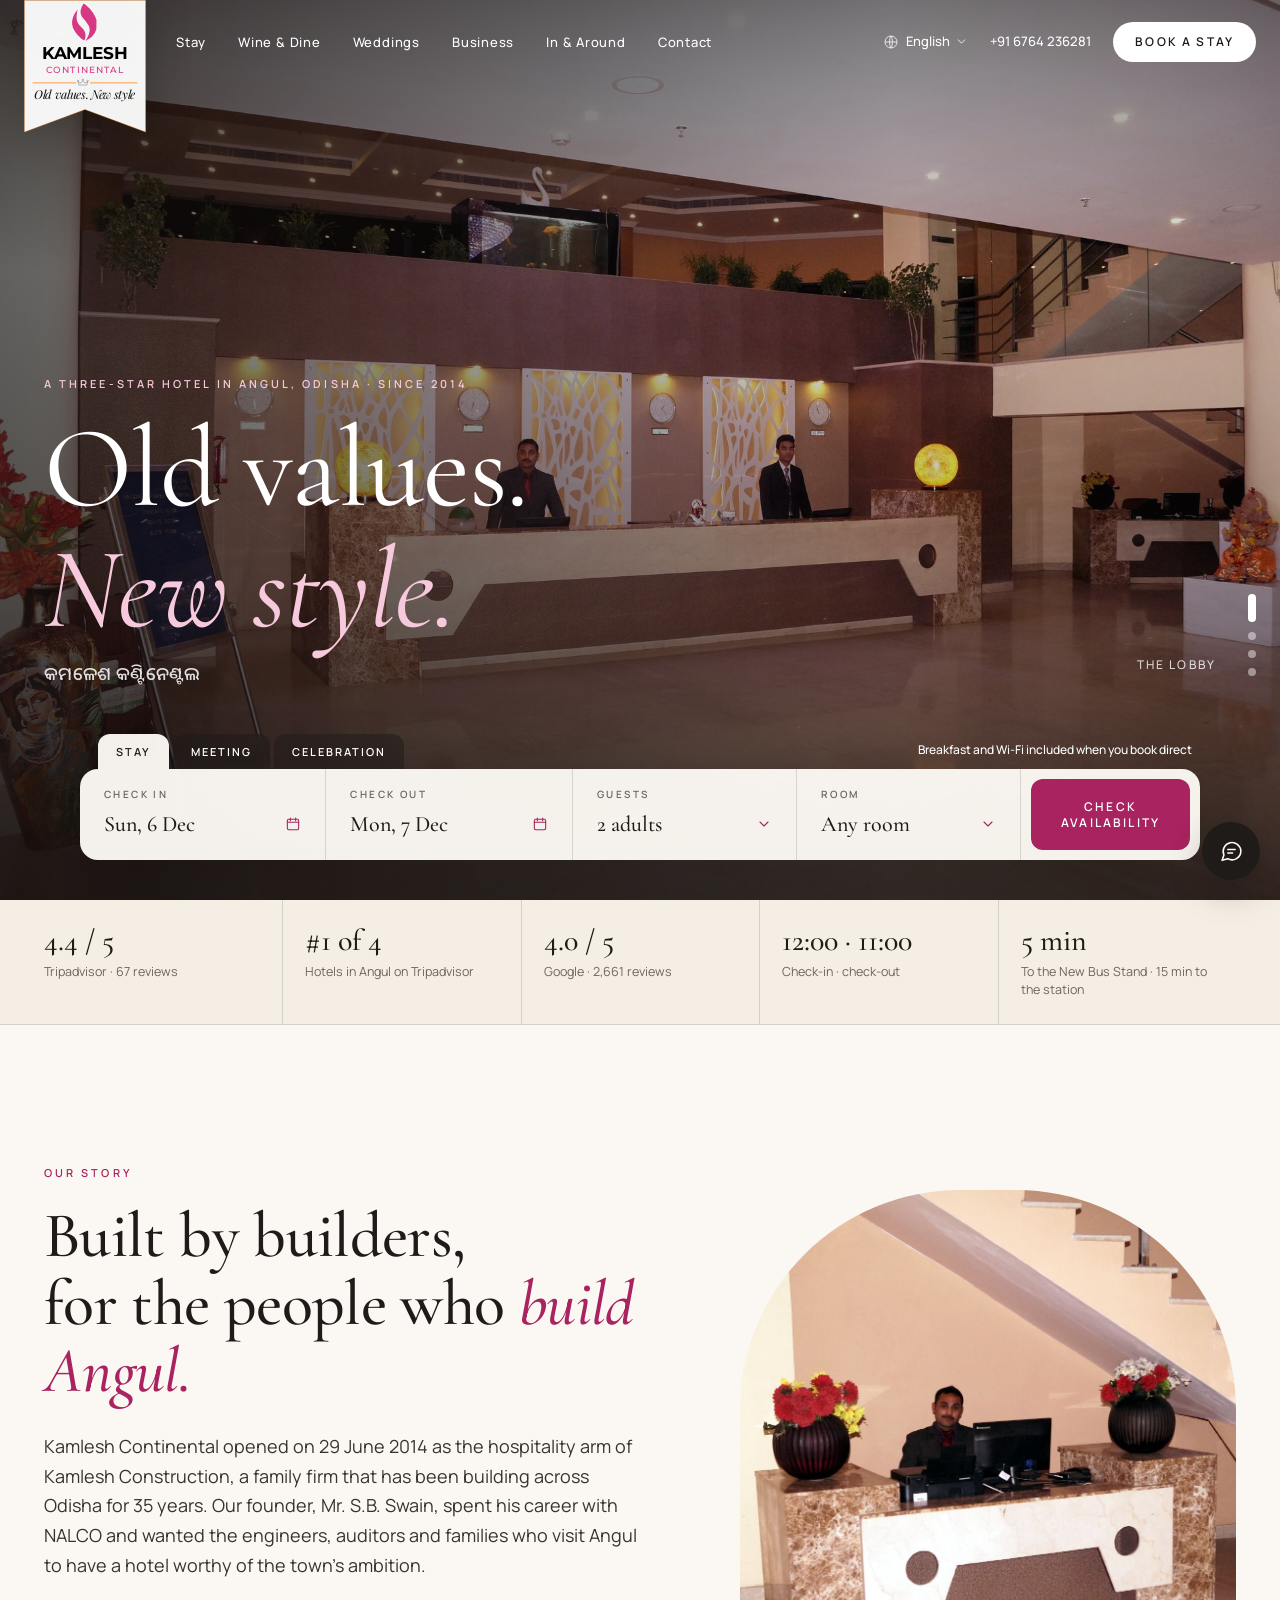
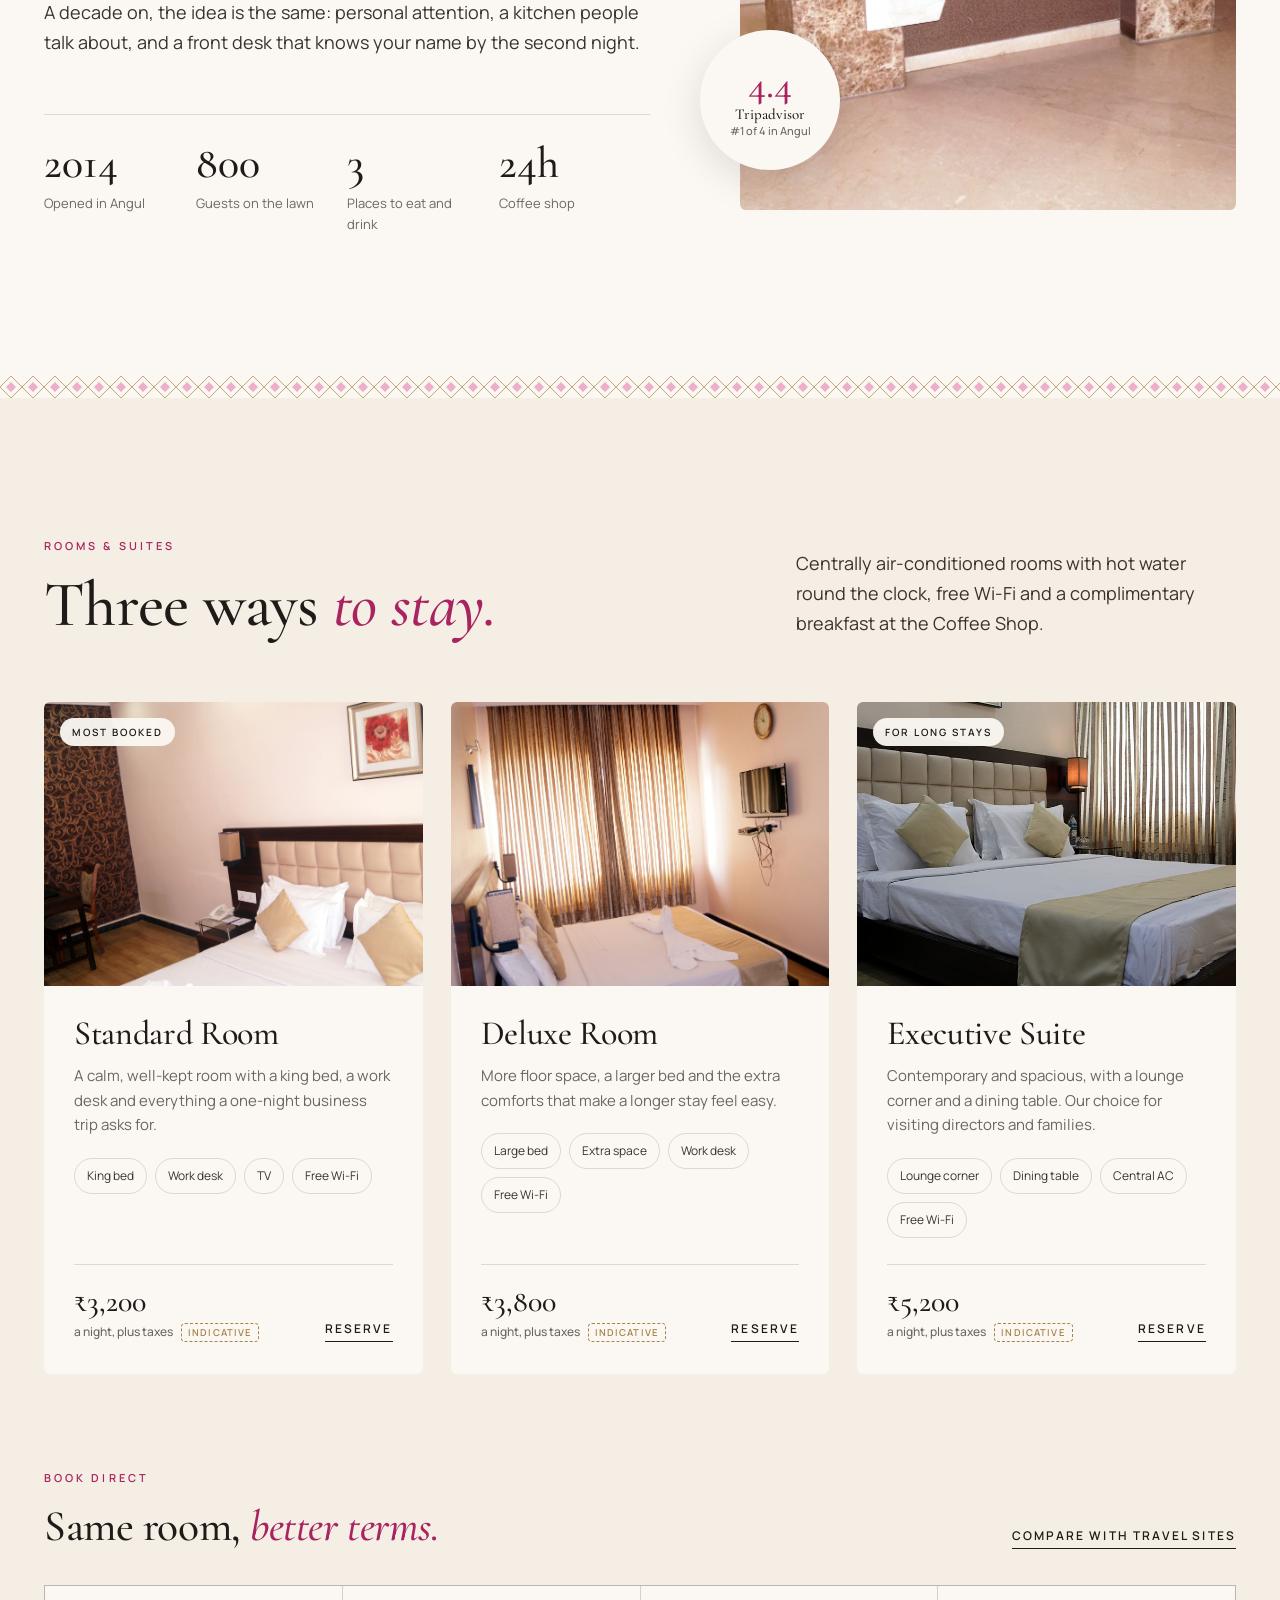
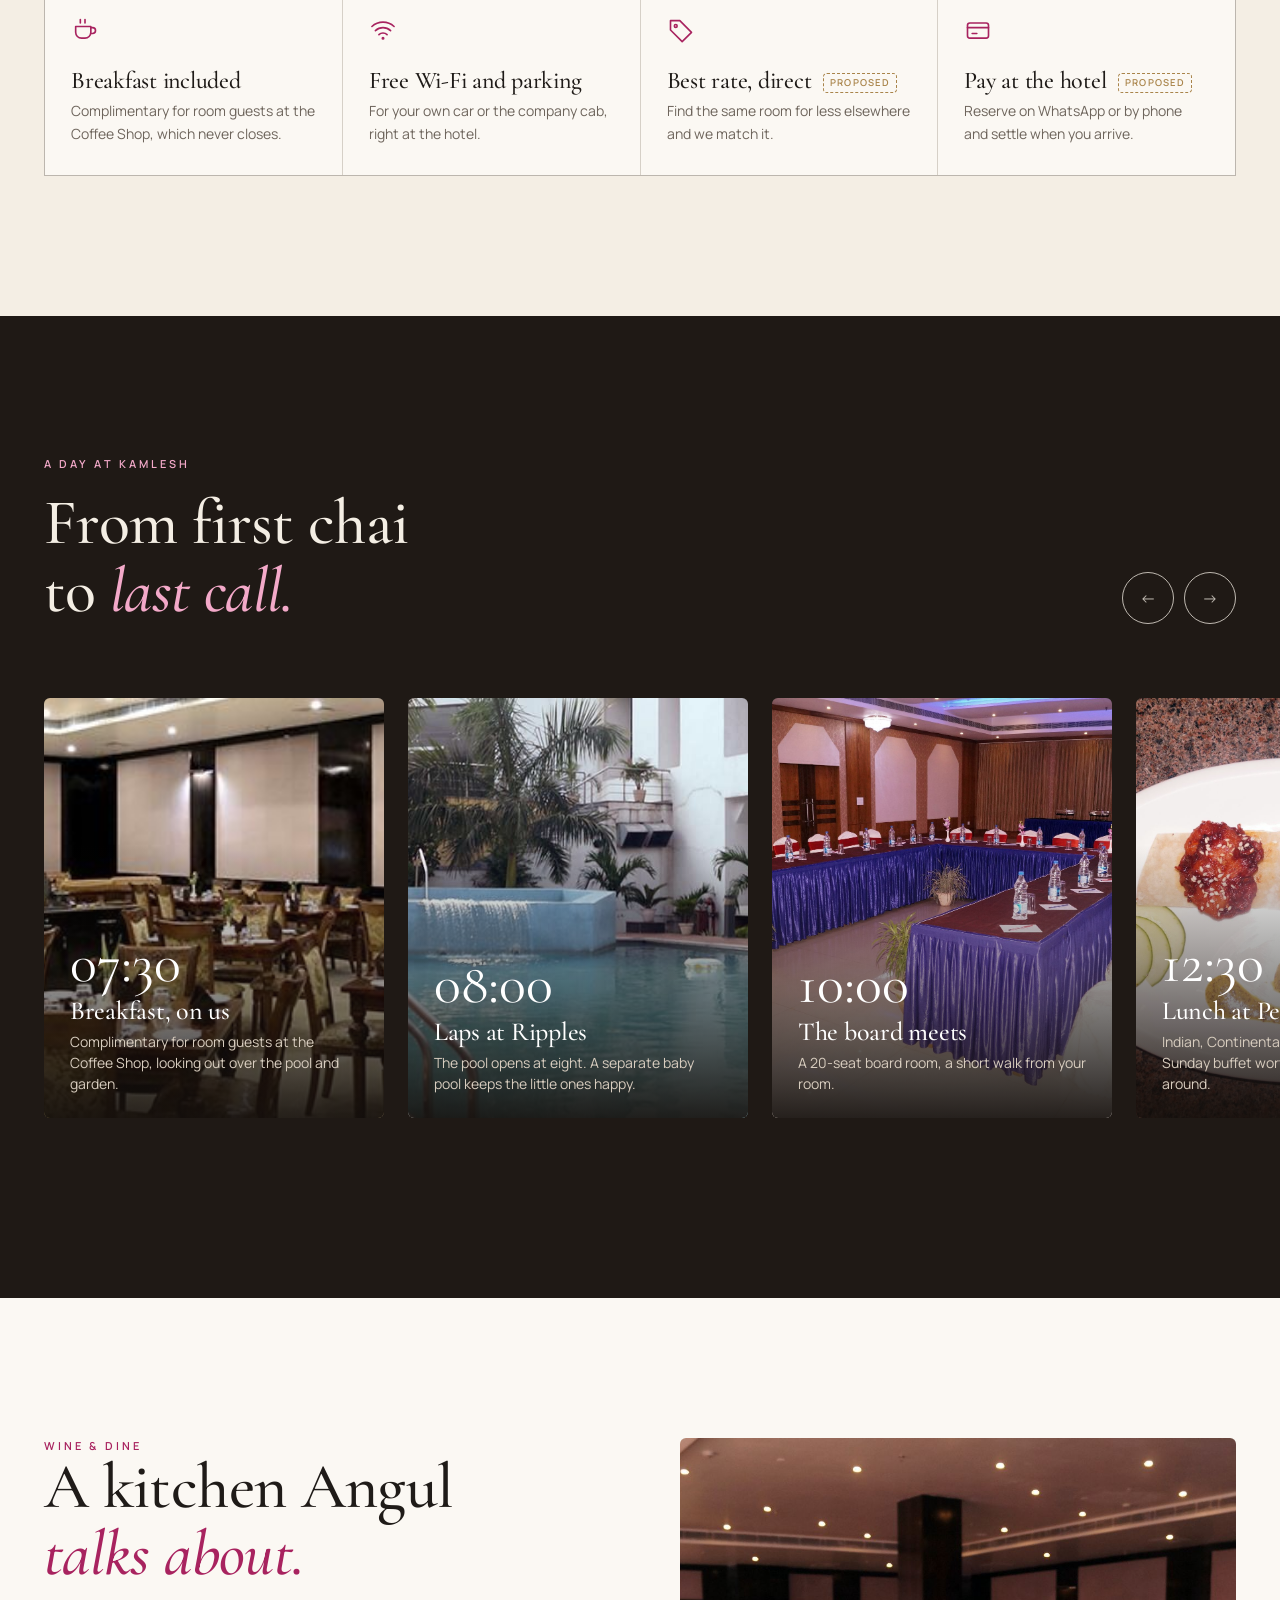
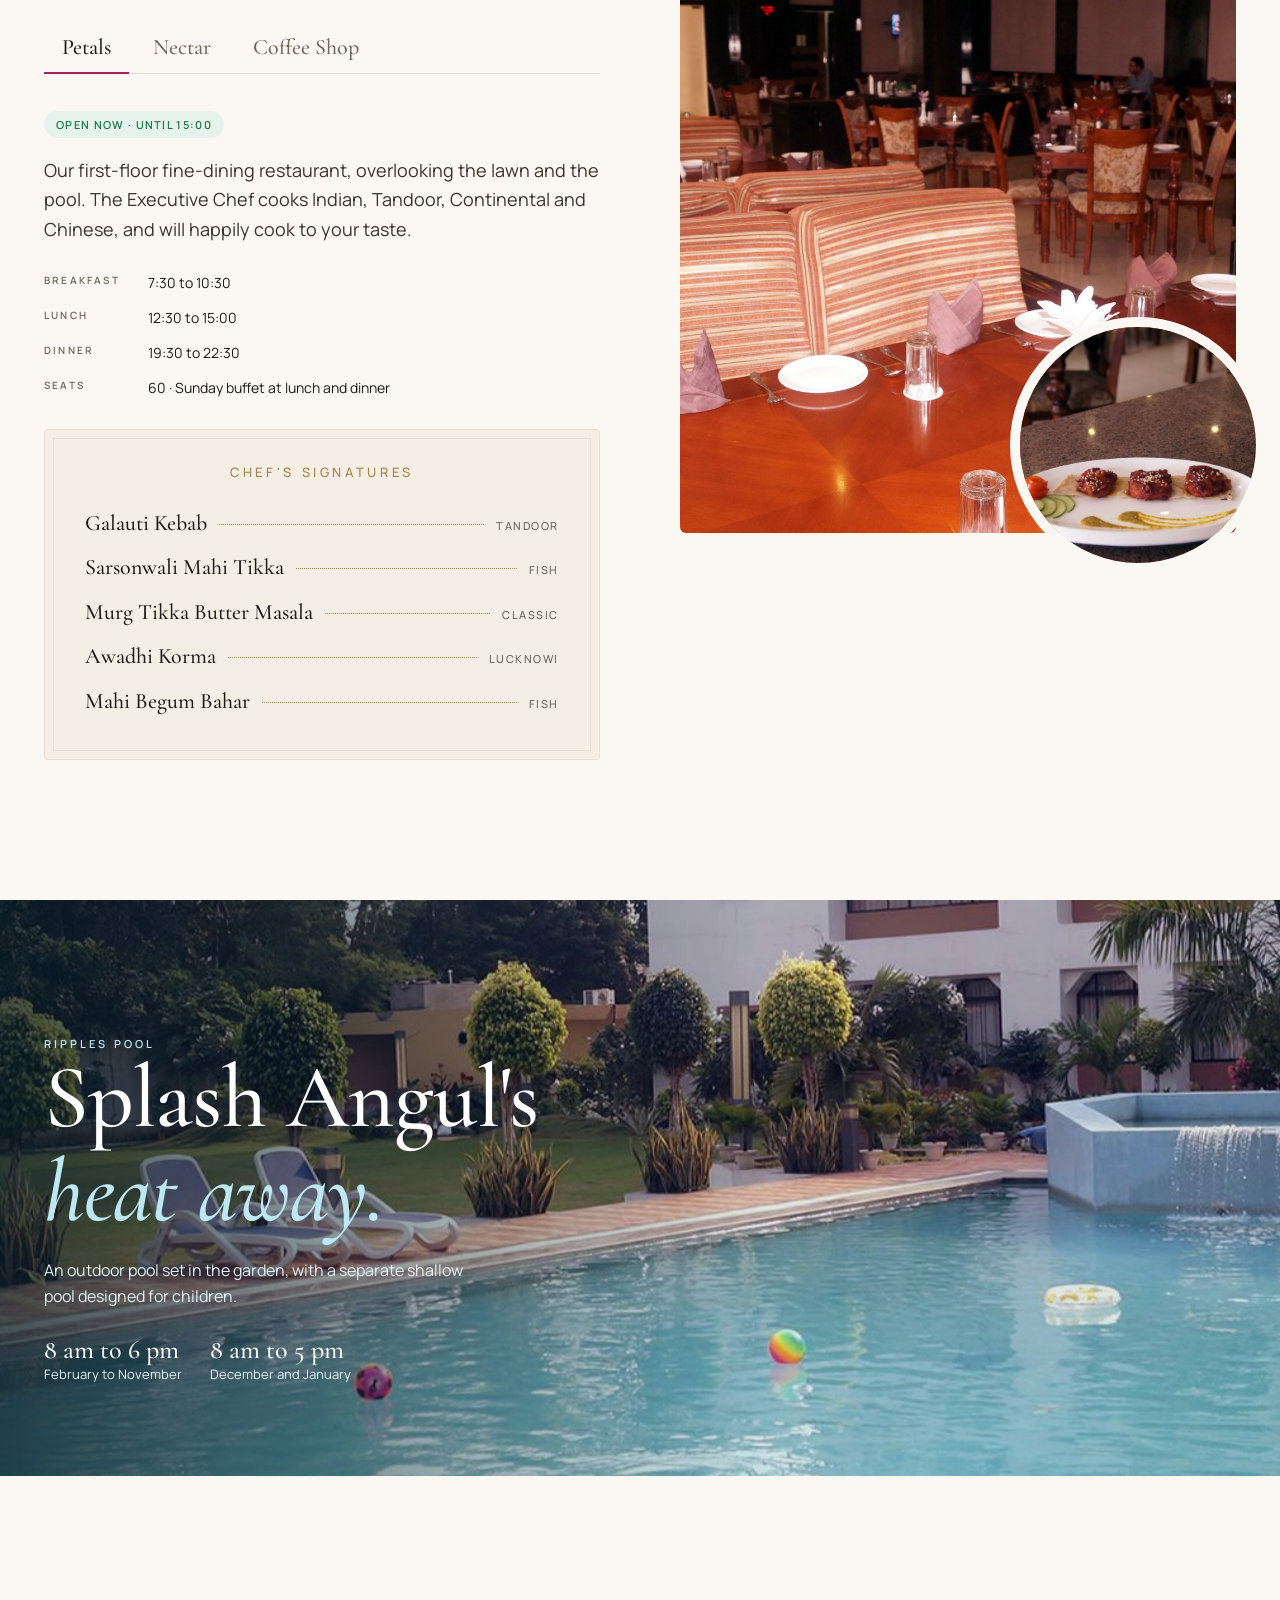
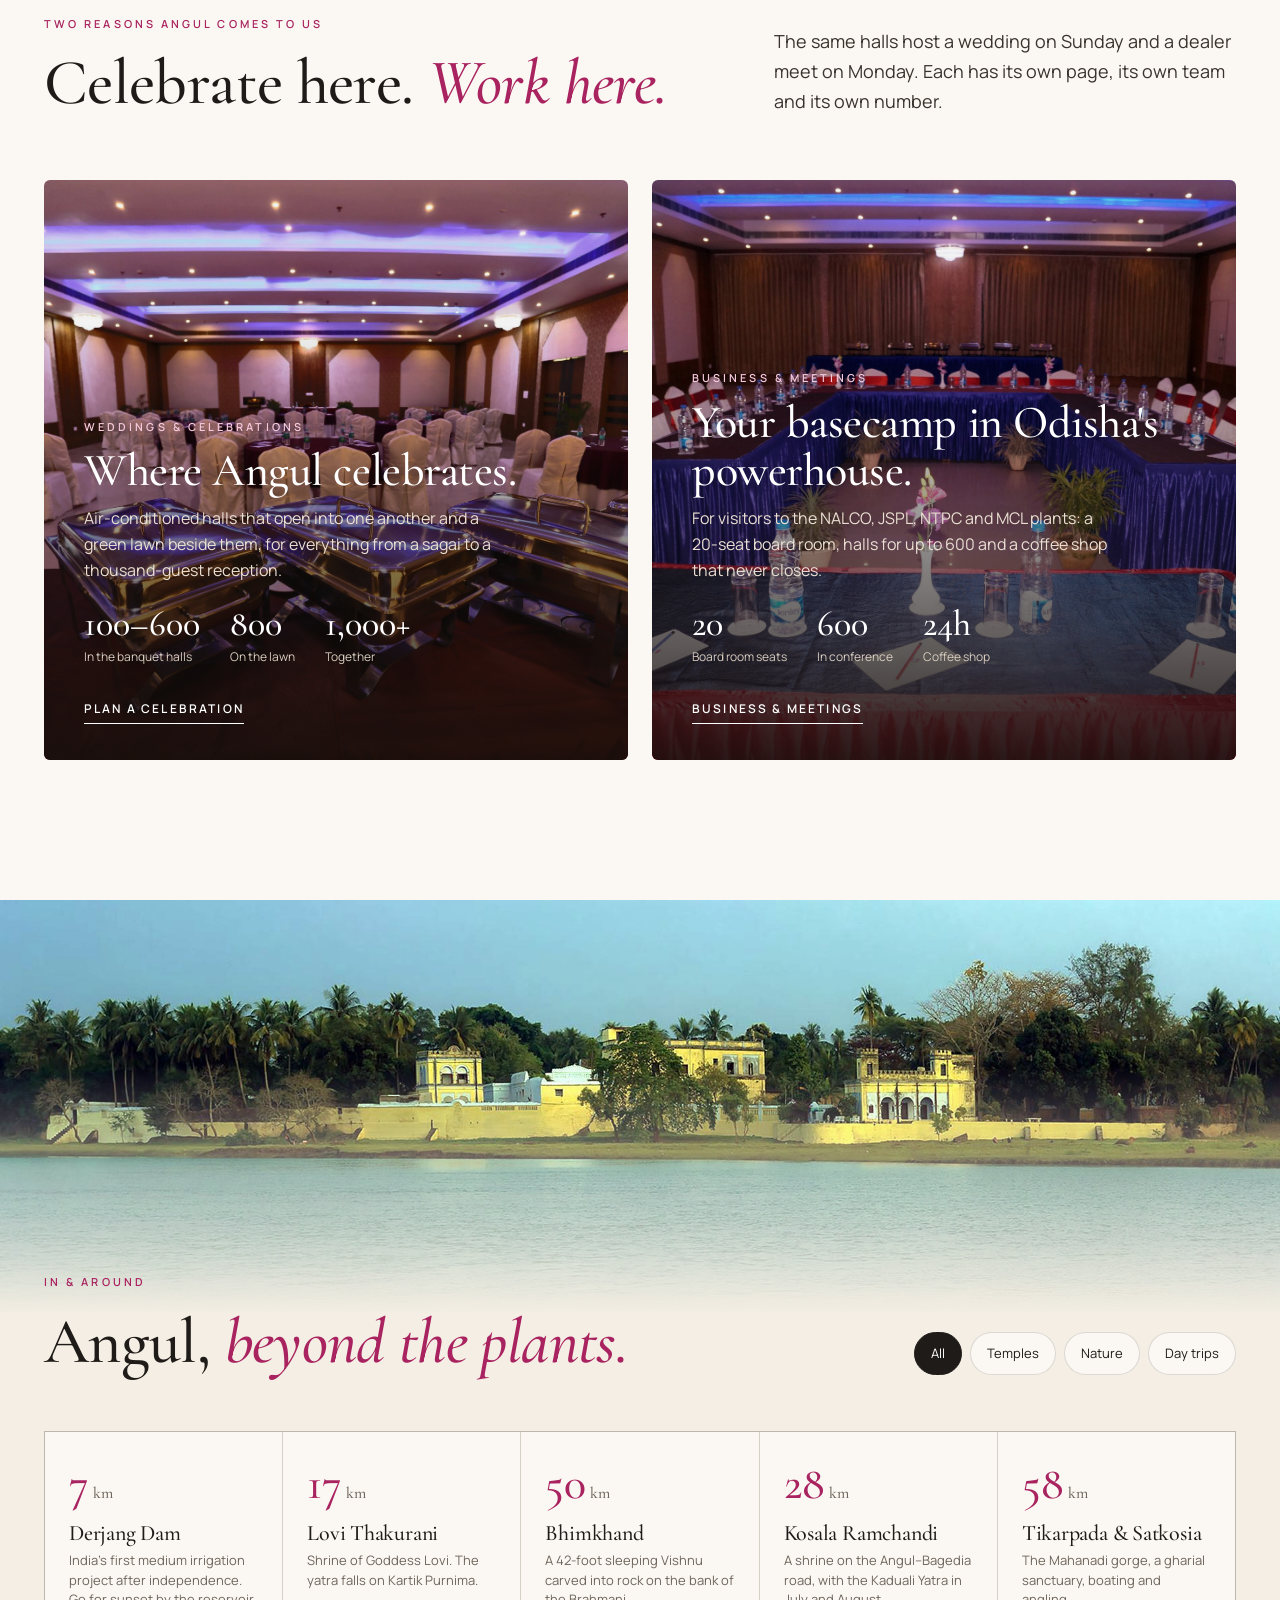
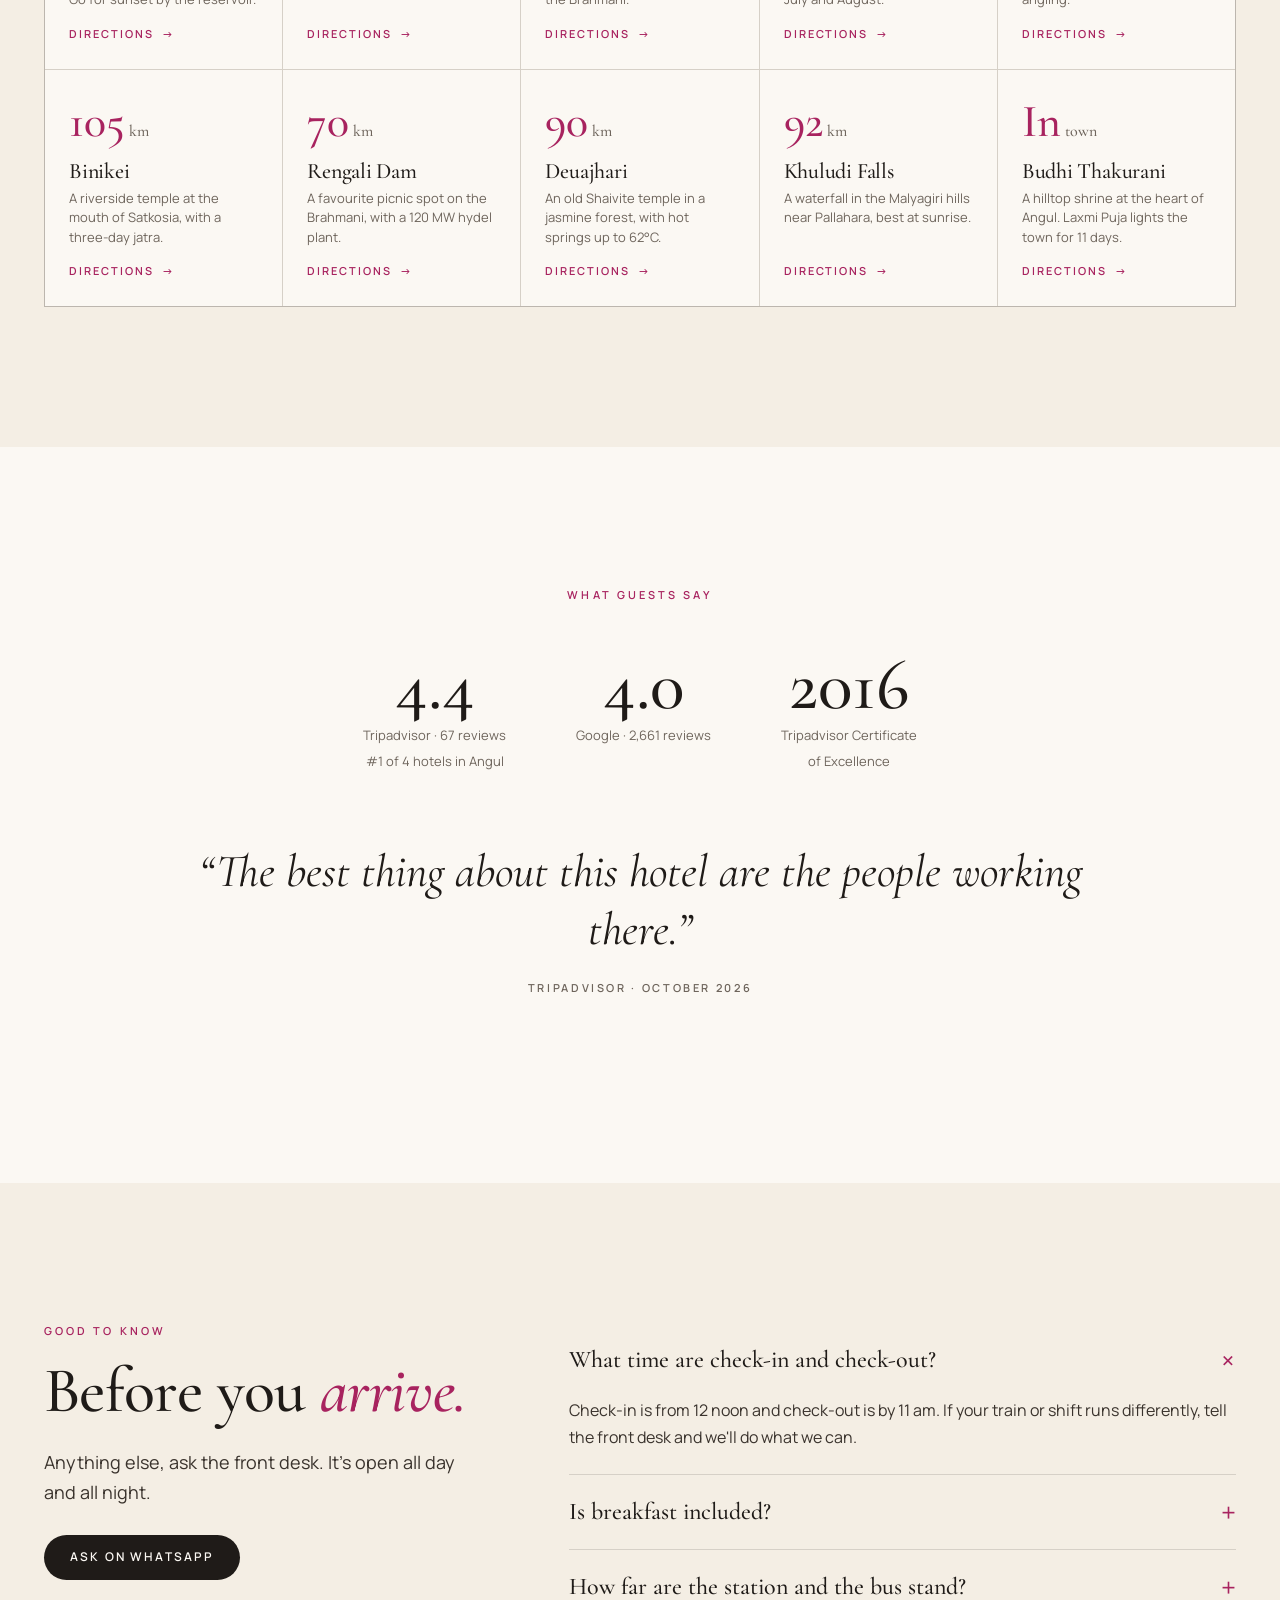
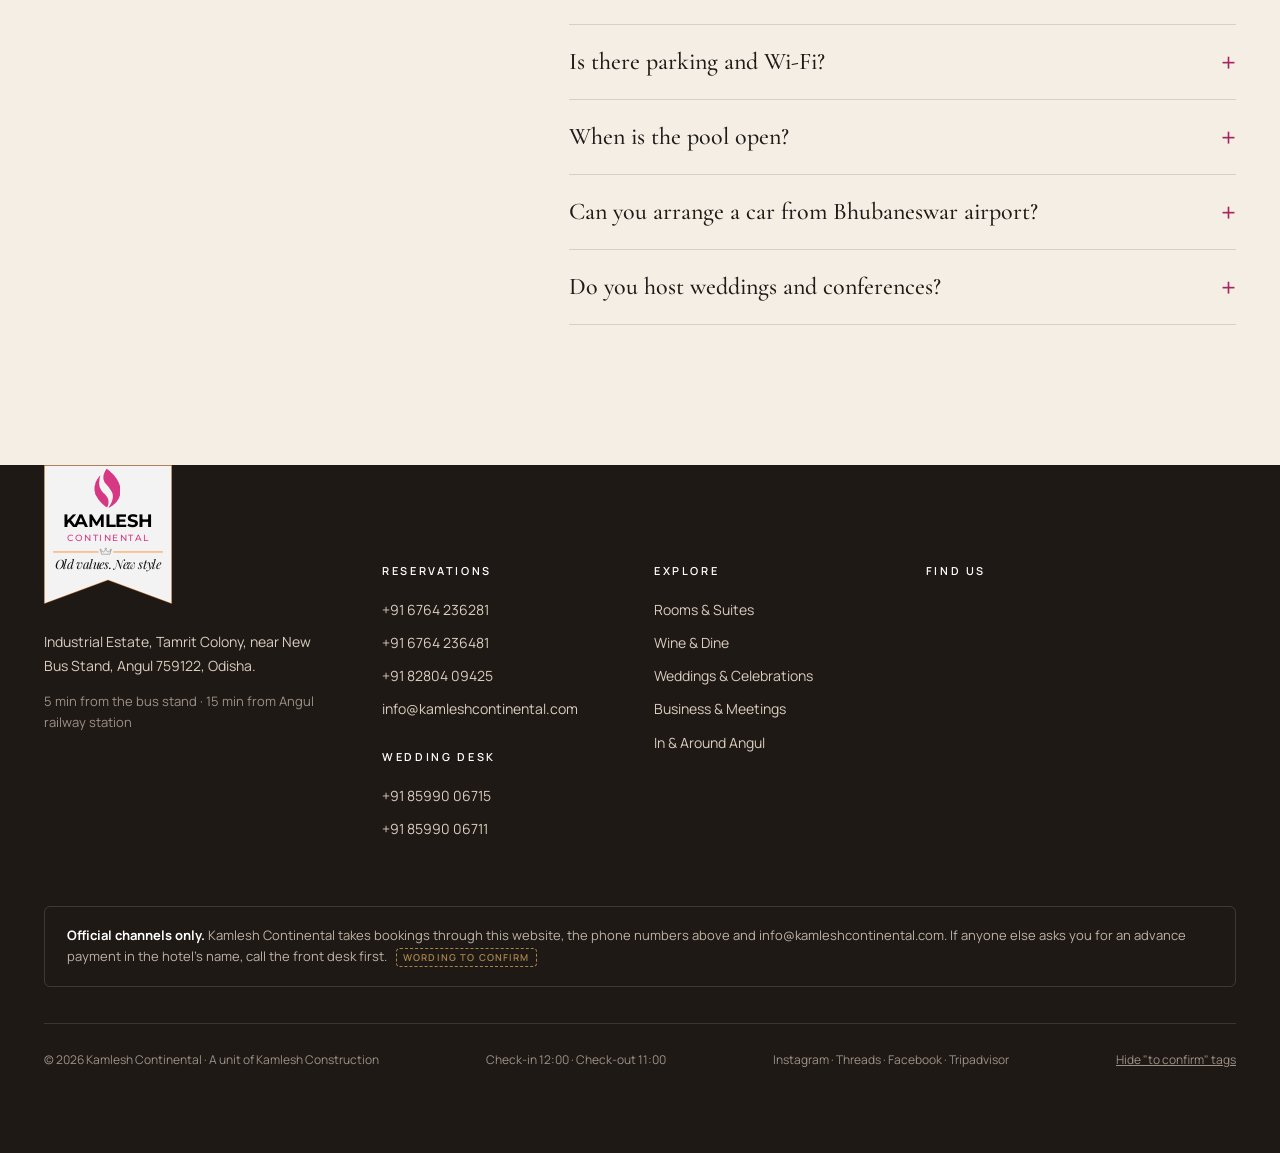
==== commit ab6a9eaf: "Fix incorrect distances and directions to nearby places and industries" ====
--- a/index.html
+++ b/index.html
@@ -307,13 +307,13 @@
     <div class="places reveal" id="places">
       <a class="place" data-t="nature" href="https://www.google.com/maps/dir/?api=1&amp;origin=20.8349281,85.103498&amp;destination=Derjang+Dam%2C+Angul%2C+Odisha" target="_blank" rel="noopener"><div class="km">7<small>km</small></div><h3>Derjang Dam</h3><p>India's first medium irrigation project after independence. Go for sunset by the reservoir.</p><span class="dir">Directions</span></a>
       <a class="place" data-t="temple" href="https://www.google.com/maps/dir/?api=1&amp;origin=20.8349281,85.103498&amp;destination=Lovi+Thakurani+Temple%2C+Angul%2C+Odisha" target="_blank" rel="noopener"><div class="km">17<small>km</small></div><h3>Lovi Thakurani</h3><p>Shrine of Goddess Lovi. The yatra falls on Kartik Purnima.</p><span class="dir">Directions</span></a>
-      <a class="place" data-t="temple" href="https://www.google.com/maps/dir/?api=1&amp;origin=20.8349281,85.103498&amp;destination=Bhimkand+Sleeping+Vishnu%2C+Talcher%2C+Odisha" target="_blank" rel="noopener"><div class="km">20<small>km</small></div><h3>Bhimkhand</h3><p>A 42-foot sleeping Vishnu carved into rock on the bank of the Brahmani.</p><span class="dir">Directions</span></a>
+      <a class="place" data-t="temple" href="https://www.google.com/maps/dir/?api=1&amp;origin=20.8349281,85.103498&amp;destination=Bhimkand+Sleeping+Vishnu%2C+Talcher%2C+Odisha" target="_blank" rel="noopener"><div class="km">50<small>km</small></div><h3>Bhimkhand</h3><p>A 42-foot sleeping Vishnu carved into rock on the bank of the Brahmani.</p><span class="dir">Directions</span></a>
       <a class="place" data-t="temple" href="https://www.google.com/maps/dir/?api=1&amp;origin=20.8349281,85.103498&amp;destination=Maa+Ramchandi+Temple%2C+Kosala%2C+Angul%2C+Odisha" target="_blank" rel="noopener"><div class="km">28<small>km</small></div><h3>Kosala Ramchandi</h3><p>A shrine on the Angul–Bagedia road, with the Kaduali Yatra in July and August.</p><span class="dir">Directions</span></a>
       <a class="place" data-t="nature day" href="https://www.google.com/maps/dir/?api=1&amp;origin=20.8349281,85.103498&amp;destination=Tikarpada%2C+Satkosia+Tiger+Reserve%2C+Odisha" target="_blank" rel="noopener"><div class="km">58<small>km</small></div><h3>Tikarpada &amp; Satkosia</h3><p>The Mahanadi gorge, a gharial sanctuary, boating and angling.</p><span class="dir">Directions</span></a>
-      <a class="place" data-t="temple day" href="https://www.google.com/maps/dir/?api=1&amp;origin=20.8349281,85.103498&amp;destination=Binikei+Temple%2C+Athamallik%2C+Odisha" target="_blank" rel="noopener"><div class="km">85<small>km</small></div><h3>Binikei</h3><p>A riverside temple at the mouth of Satkosia, with a three-day jatra.</p><span class="dir">Directions</span></a>
-      <a class="place" data-t="nature day" href="https://www.google.com/maps/dir/?api=1&amp;origin=20.8349281,85.103498&amp;destination=Rengali+Dam%2C+Odisha" target="_blank" rel="noopener"><div class="km">85<small>km</small></div><h3>Rengali Dam</h3><p>A favourite picnic spot on the Brahmani, with a 120 MW hydel plant.</p><span class="dir">Directions</span></a>
+      <a class="place" data-t="temple day" href="https://www.google.com/maps/dir/?api=1&amp;origin=20.8349281,85.103498&amp;destination=Binikei+Temple%2C+Athamallik%2C+Odisha" target="_blank" rel="noopener"><div class="km">105<small>km</small></div><h3>Binikei</h3><p>A riverside temple at the mouth of Satkosia, with a three-day jatra.</p><span class="dir">Directions</span></a>
+      <a class="place" data-t="nature day" href="https://www.google.com/maps/dir/?api=1&amp;origin=20.8349281,85.103498&amp;destination=Rengali+Dam%2C+Odisha" target="_blank" rel="noopener"><div class="km">70<small>km</small></div><h3>Rengali Dam</h3><p>A favourite picnic spot on the Brahmani, with a 120 MW hydel plant.</p><span class="dir">Directions</span></a>
       <a class="place" data-t="nature temple day" href="https://www.google.com/maps/dir/?api=1&amp;origin=20.8349281,85.103498&amp;destination=Deulajhari+Temple%2C+Athamallik%2C+Odisha" target="_blank" rel="noopener"><div class="km">90<small>km</small></div><h3>Deuajhari</h3><p>An old Shaivite temple in a jasmine forest, with hot springs up to 62°C.</p><span class="dir">Directions</span></a>
-      <a class="place" data-t="nature day" href="https://www.google.com/maps/dir/?api=1&amp;origin=20.8349281,85.103498&amp;destination=Khuludi+Waterfall%2C+Pallahara%2C+Odisha" target="_blank" rel="noopener"><div class="km">120<small>km</small></div><h3>Khuludi Falls</h3><p>A waterfall in the Malyagiri hills near Pallahara, best at sunrise.</p><span class="dir">Directions</span></a>
+      <a class="place" data-t="nature day" href="https://www.google.com/maps/dir/?api=1&amp;origin=20.8349281,85.103498&amp;destination=Khuludi+Waterfall%2C+Pallahara%2C+Odisha" target="_blank" rel="noopener"><div class="km">92<small>km</small></div><h3>Khuludi Falls</h3><p>A waterfall in the Malyagiri hills near Pallahara, best at sunrise.</p><span class="dir">Directions</span></a>
       <a class="place" data-t="temple" href="https://www.google.com/maps/dir/?api=1&amp;origin=20.8349281,85.103498&amp;destination=Maa+Budhi+Thakurani+Temple%2C+Angul%2C+Odisha" target="_blank" rel="noopener"><div class="km">In<small>town</small></div><h3>Budhi Thakurani</h3><p>A hilltop shrine at the heart of Angul. Laxmi Puja lights the town for 11 days.</p><span class="dir">Directions</span></a>
     </div>
   </div>
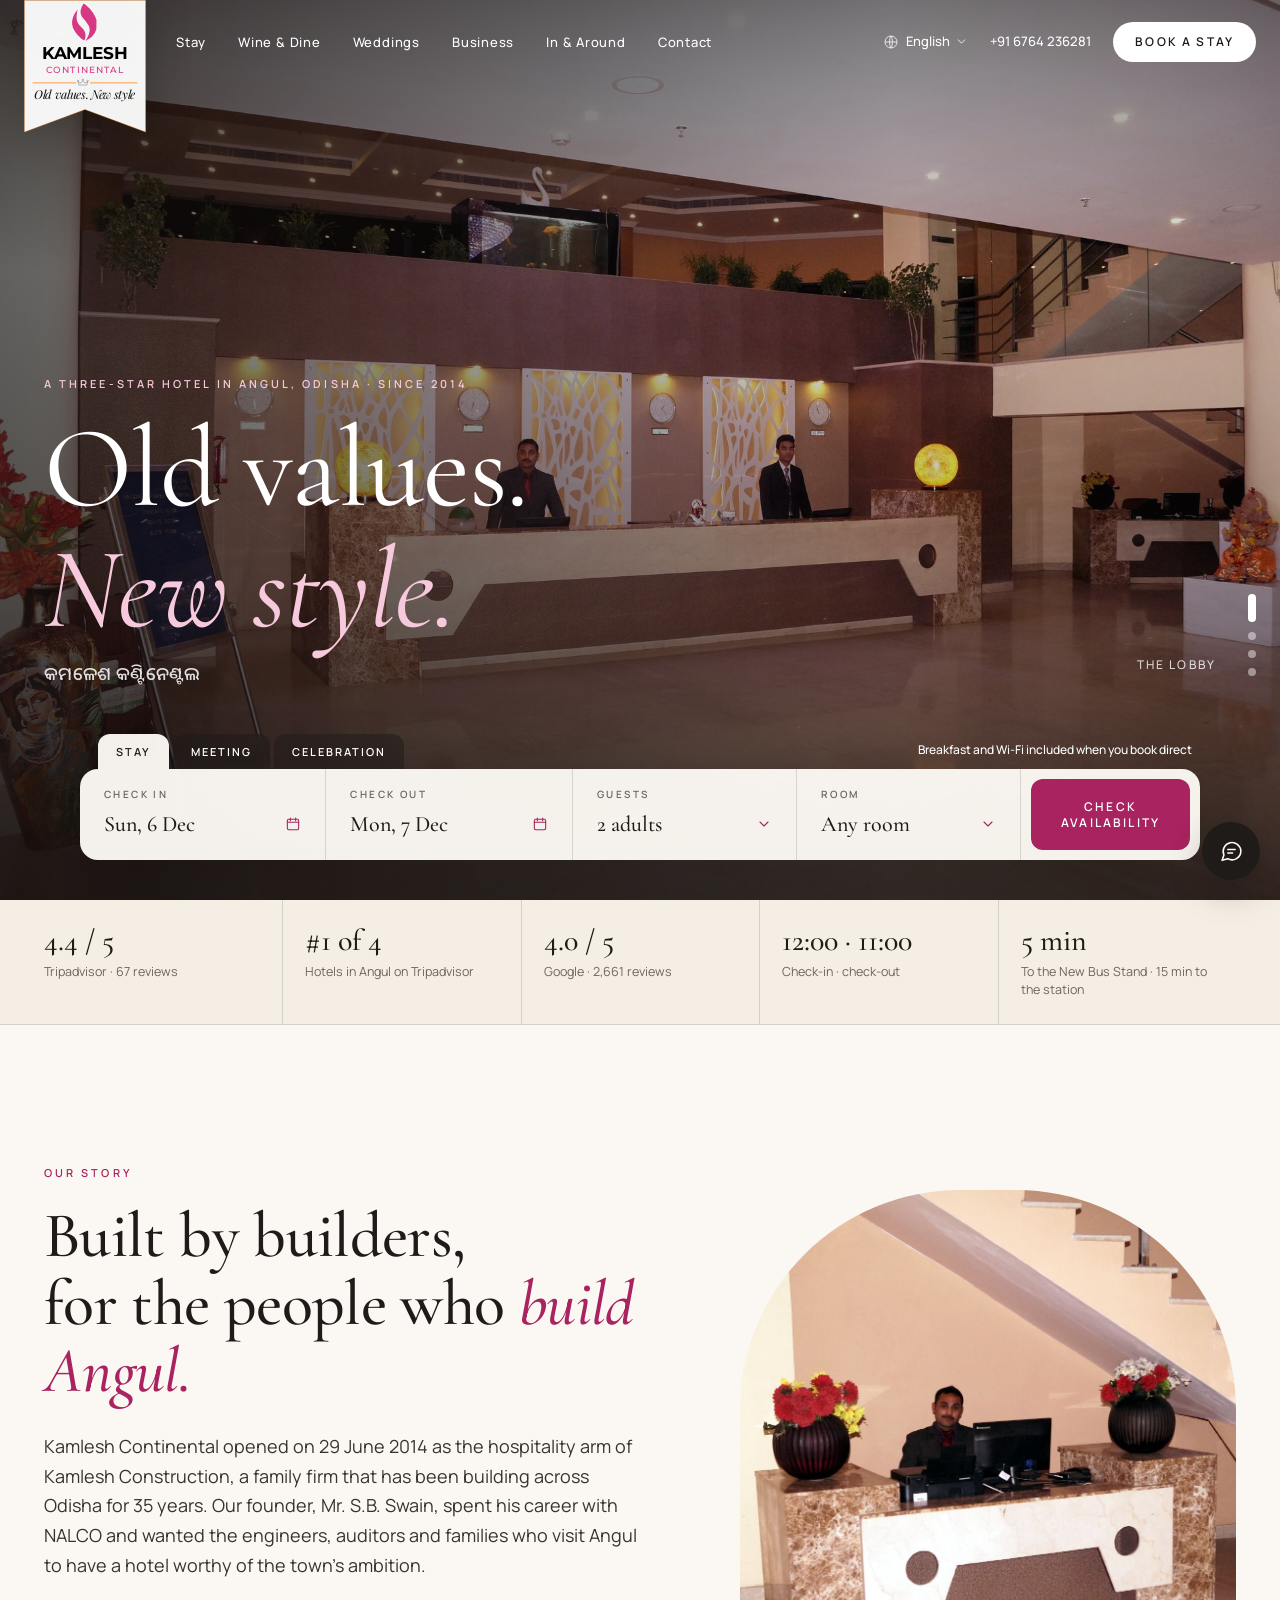
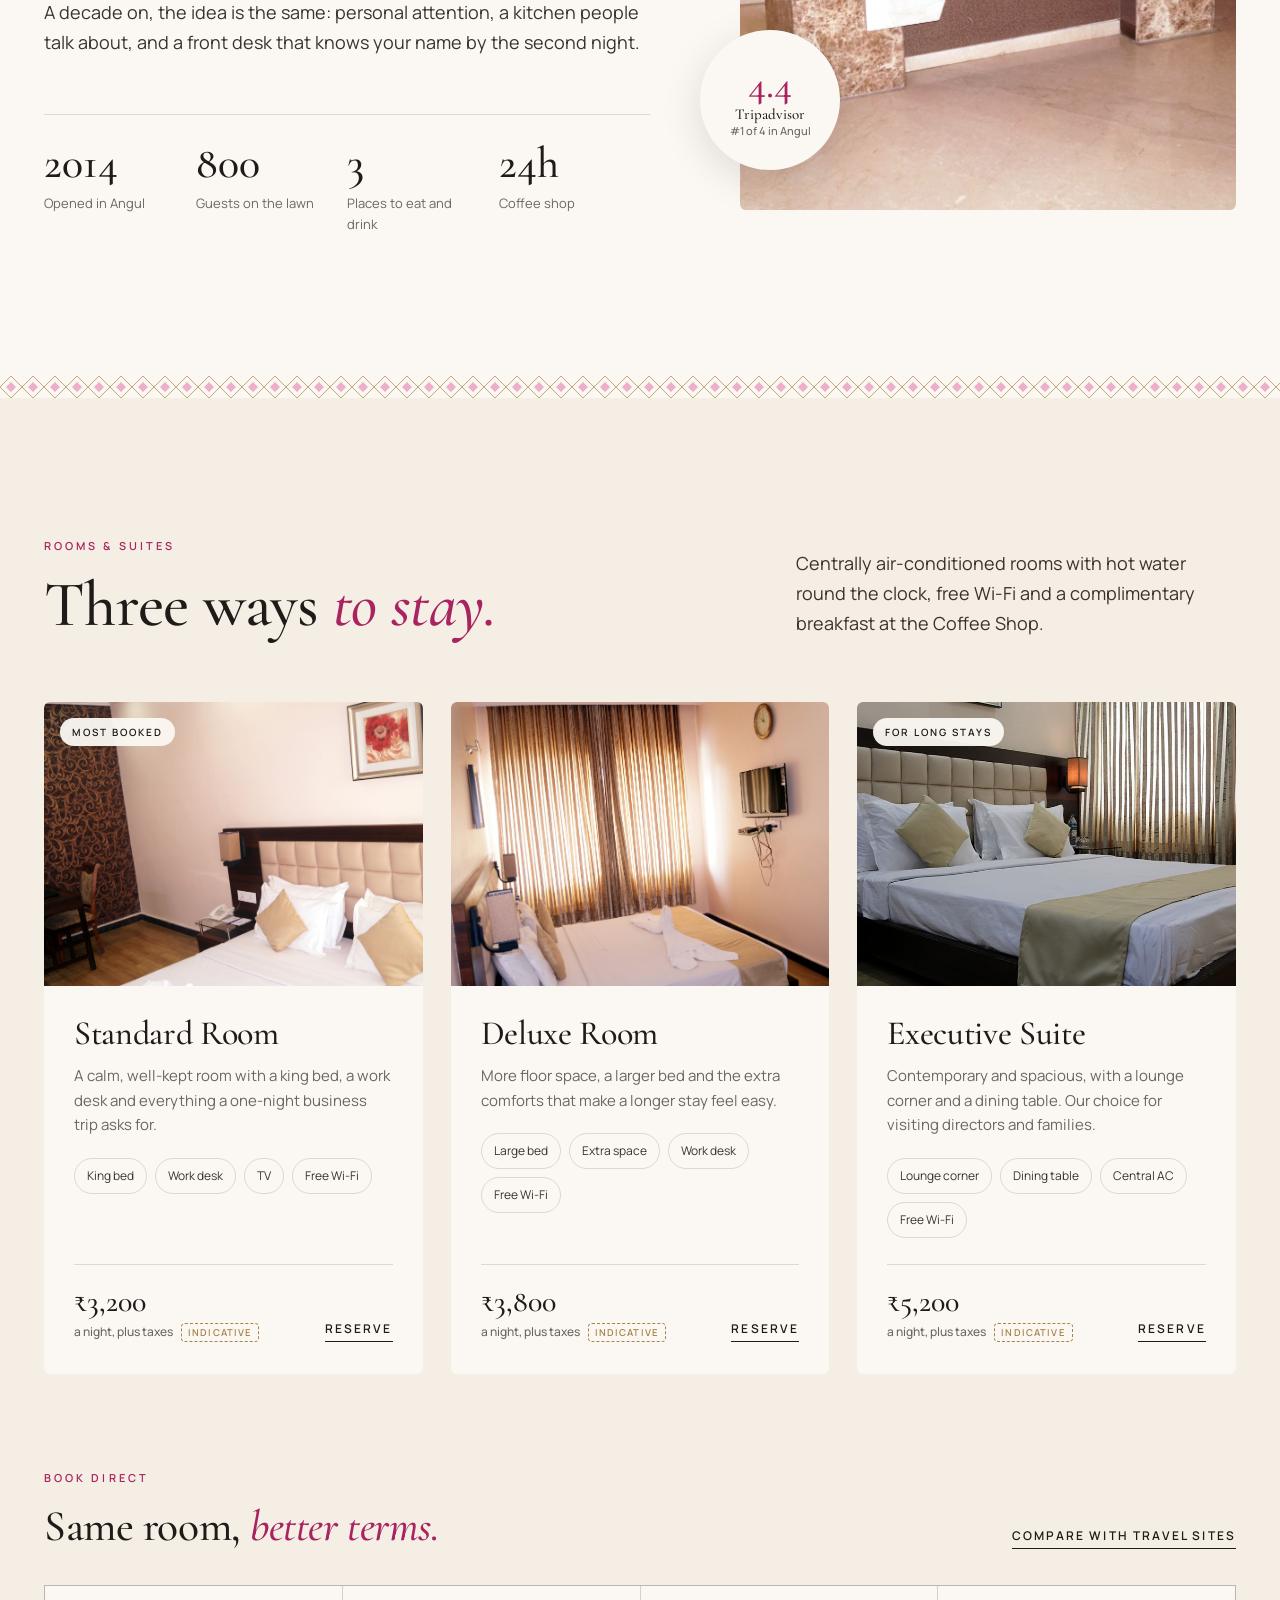
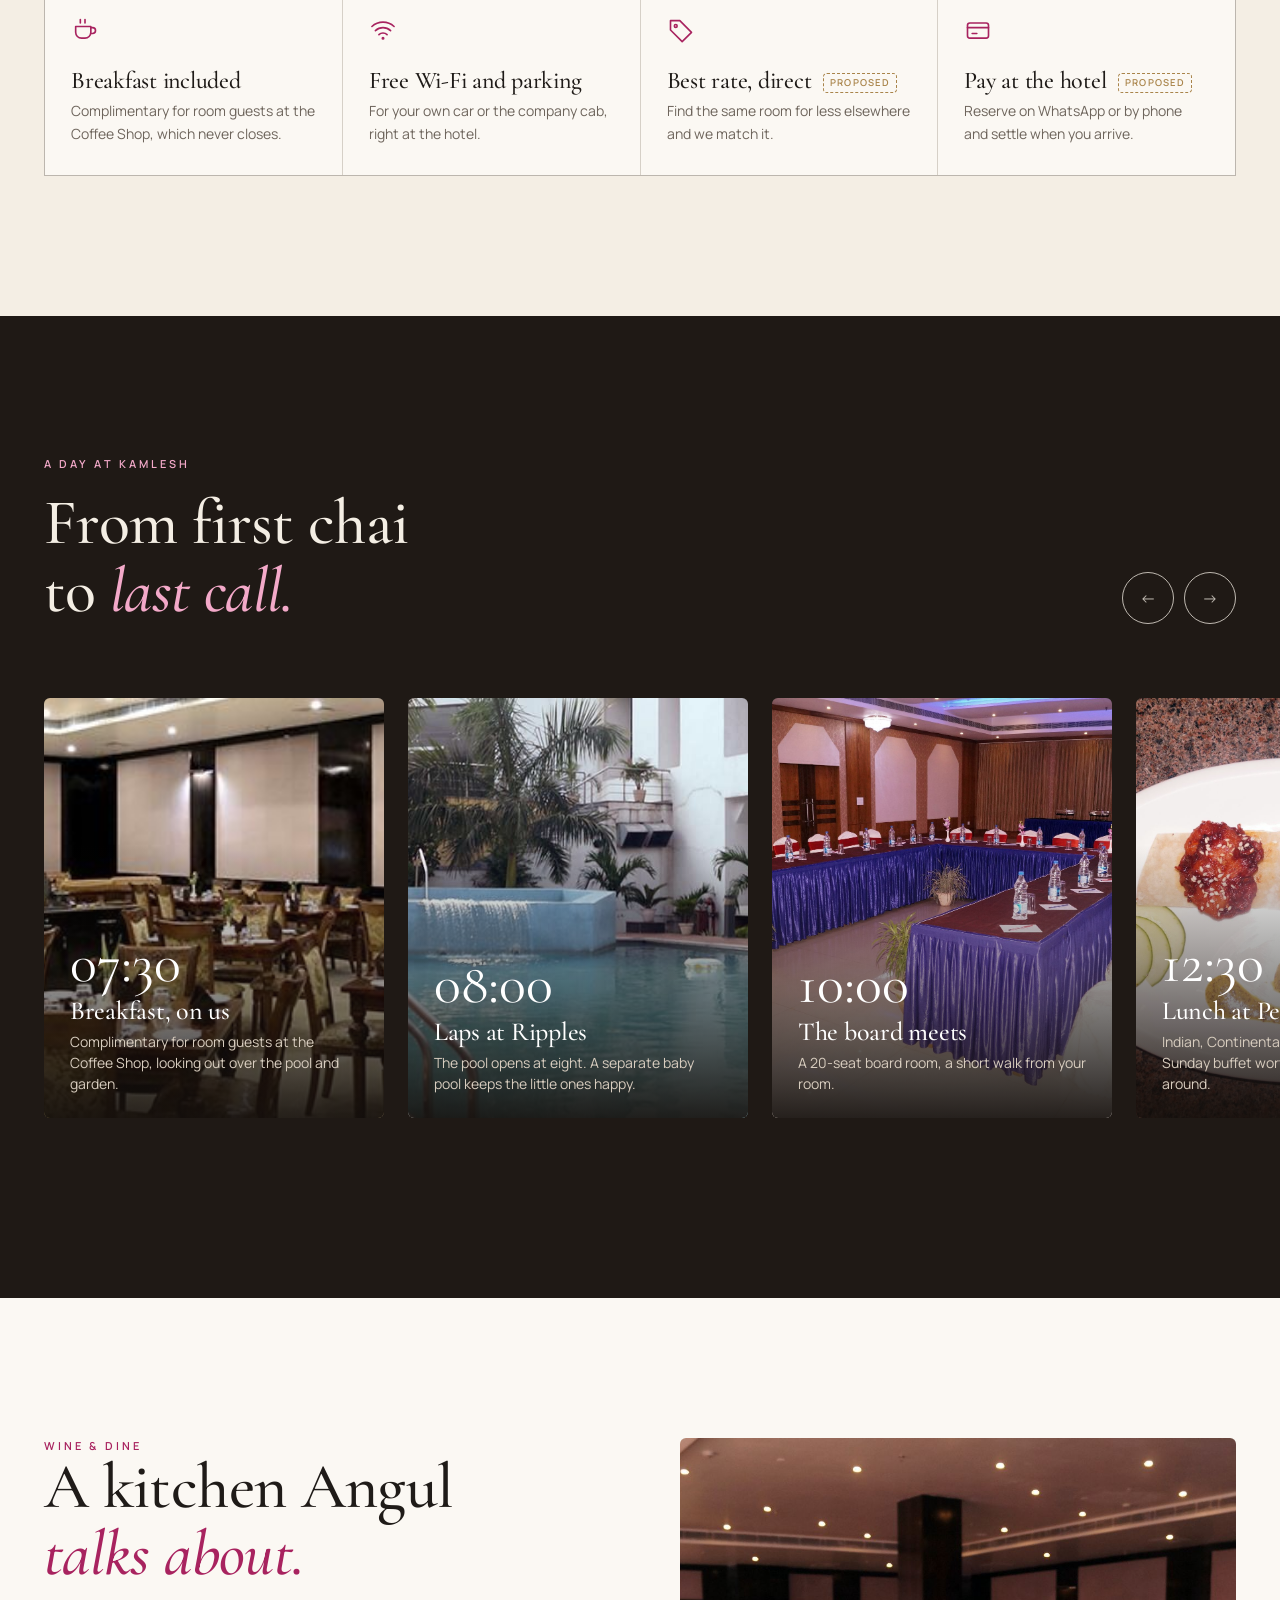
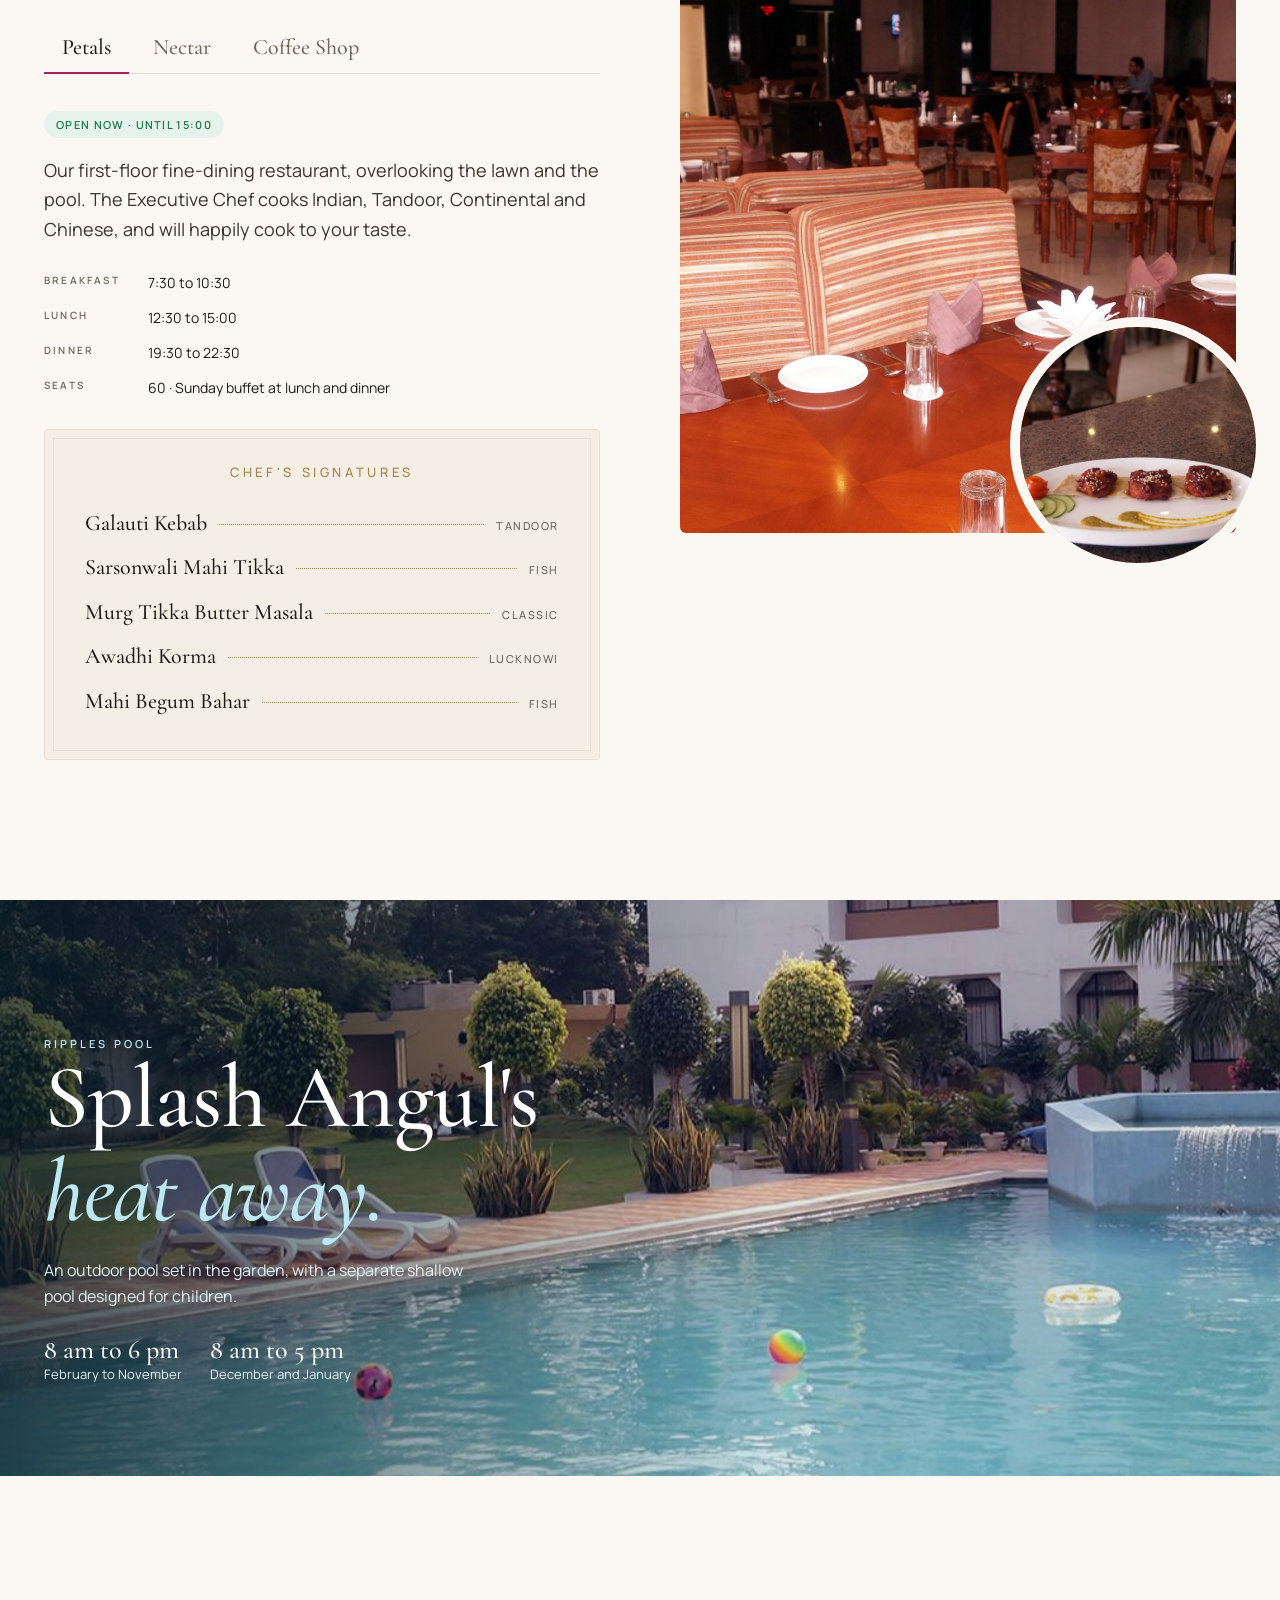
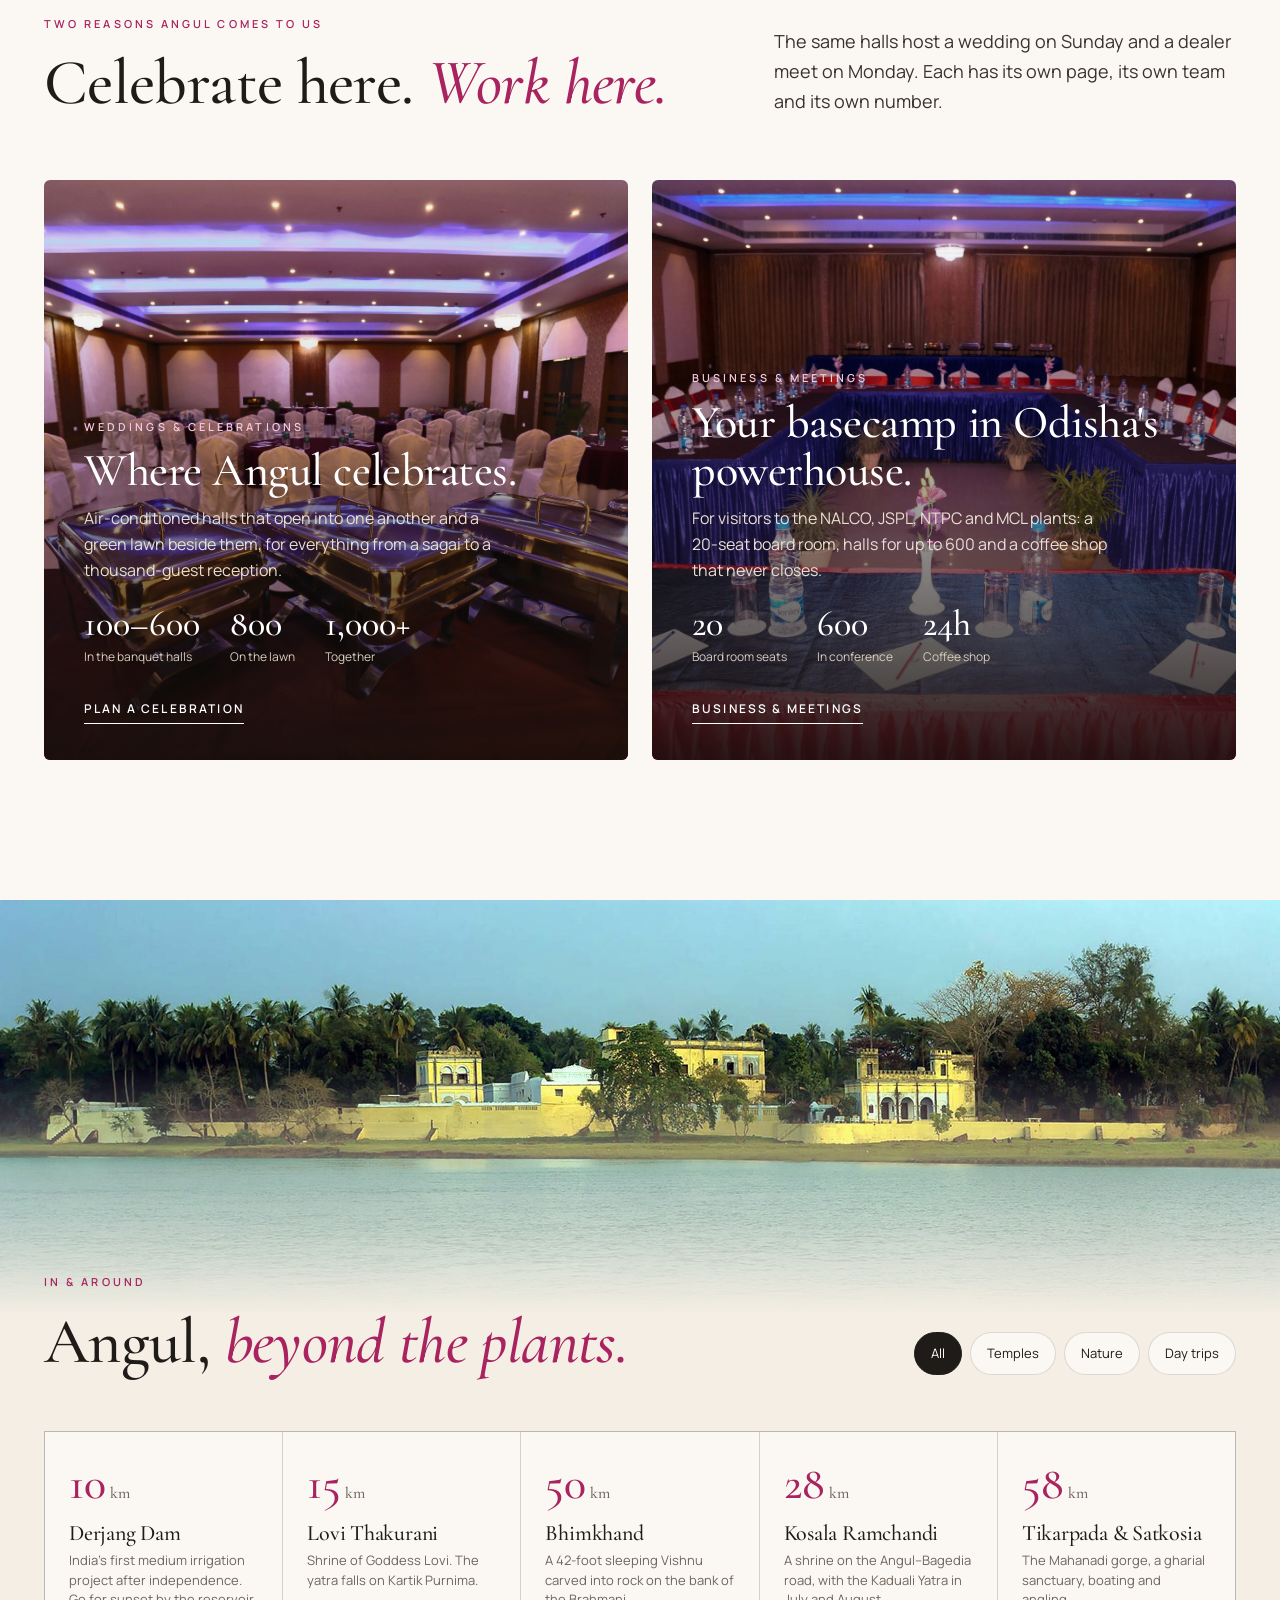
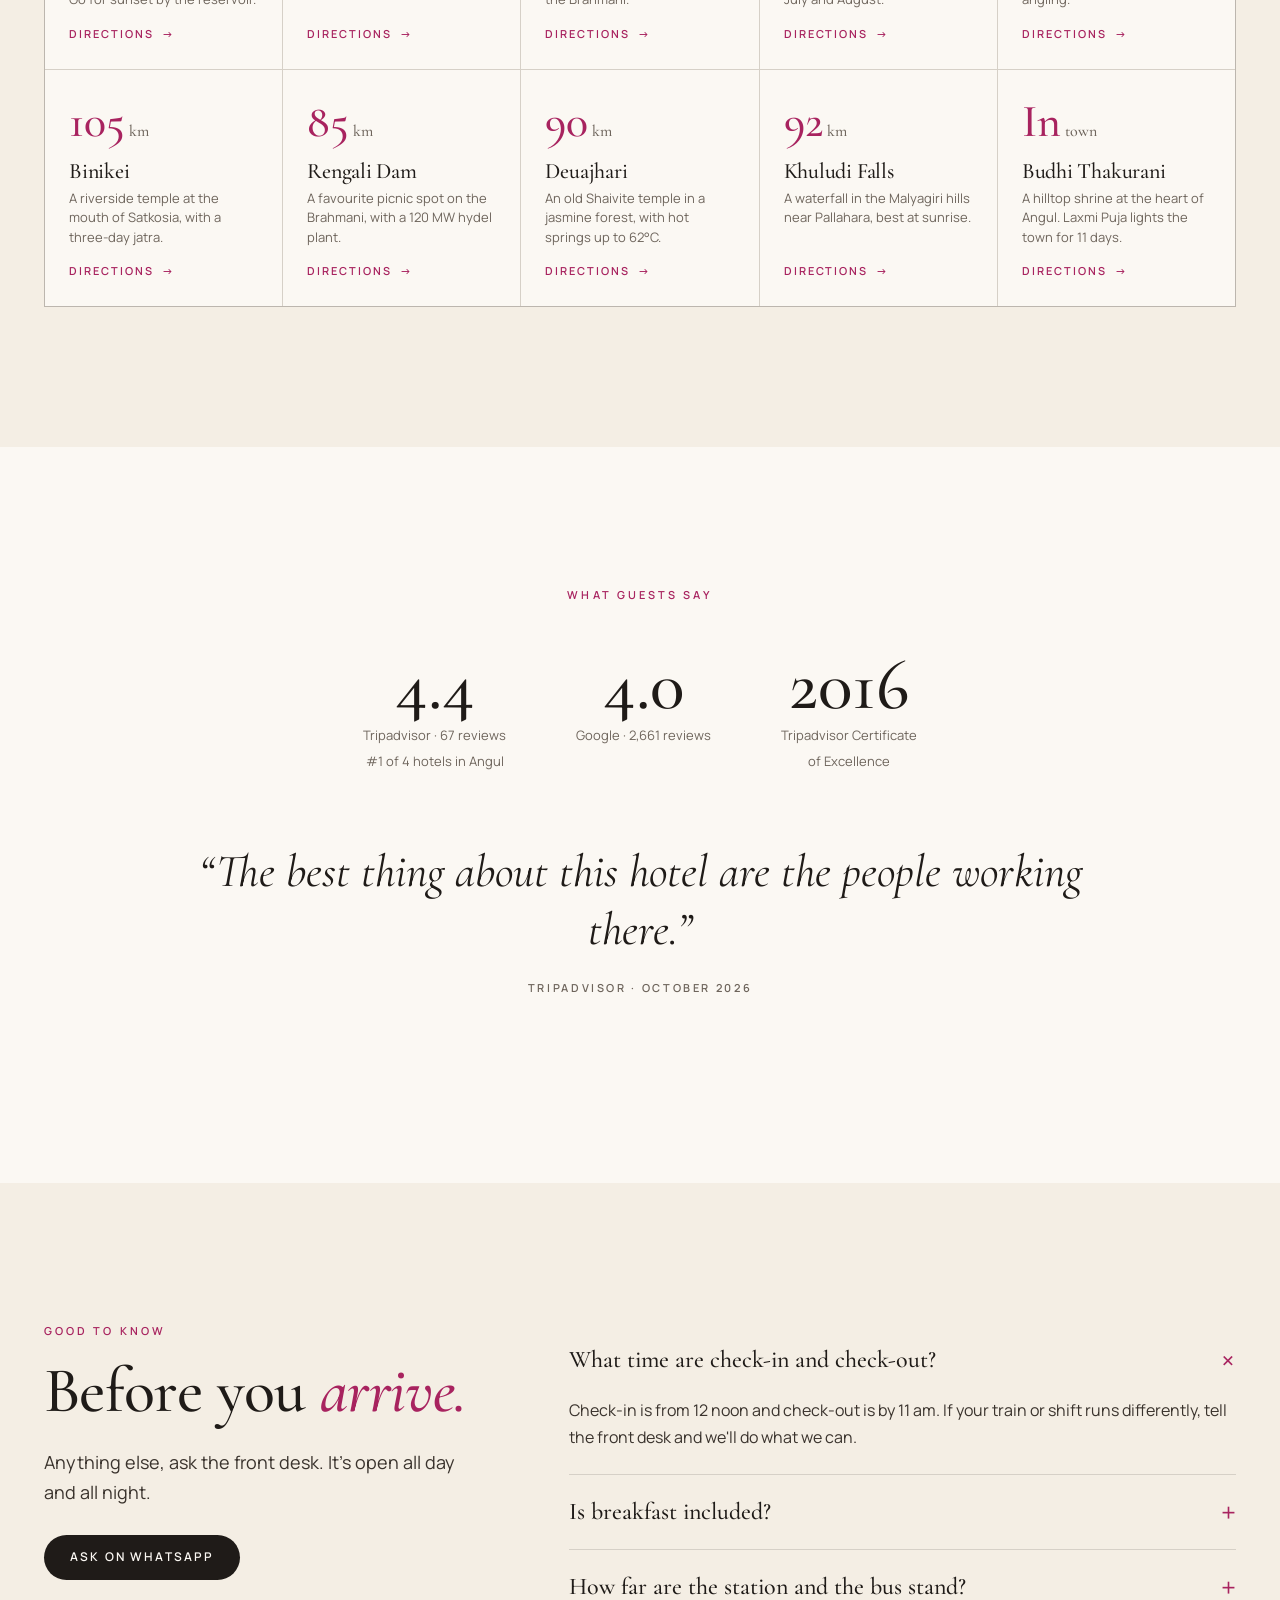
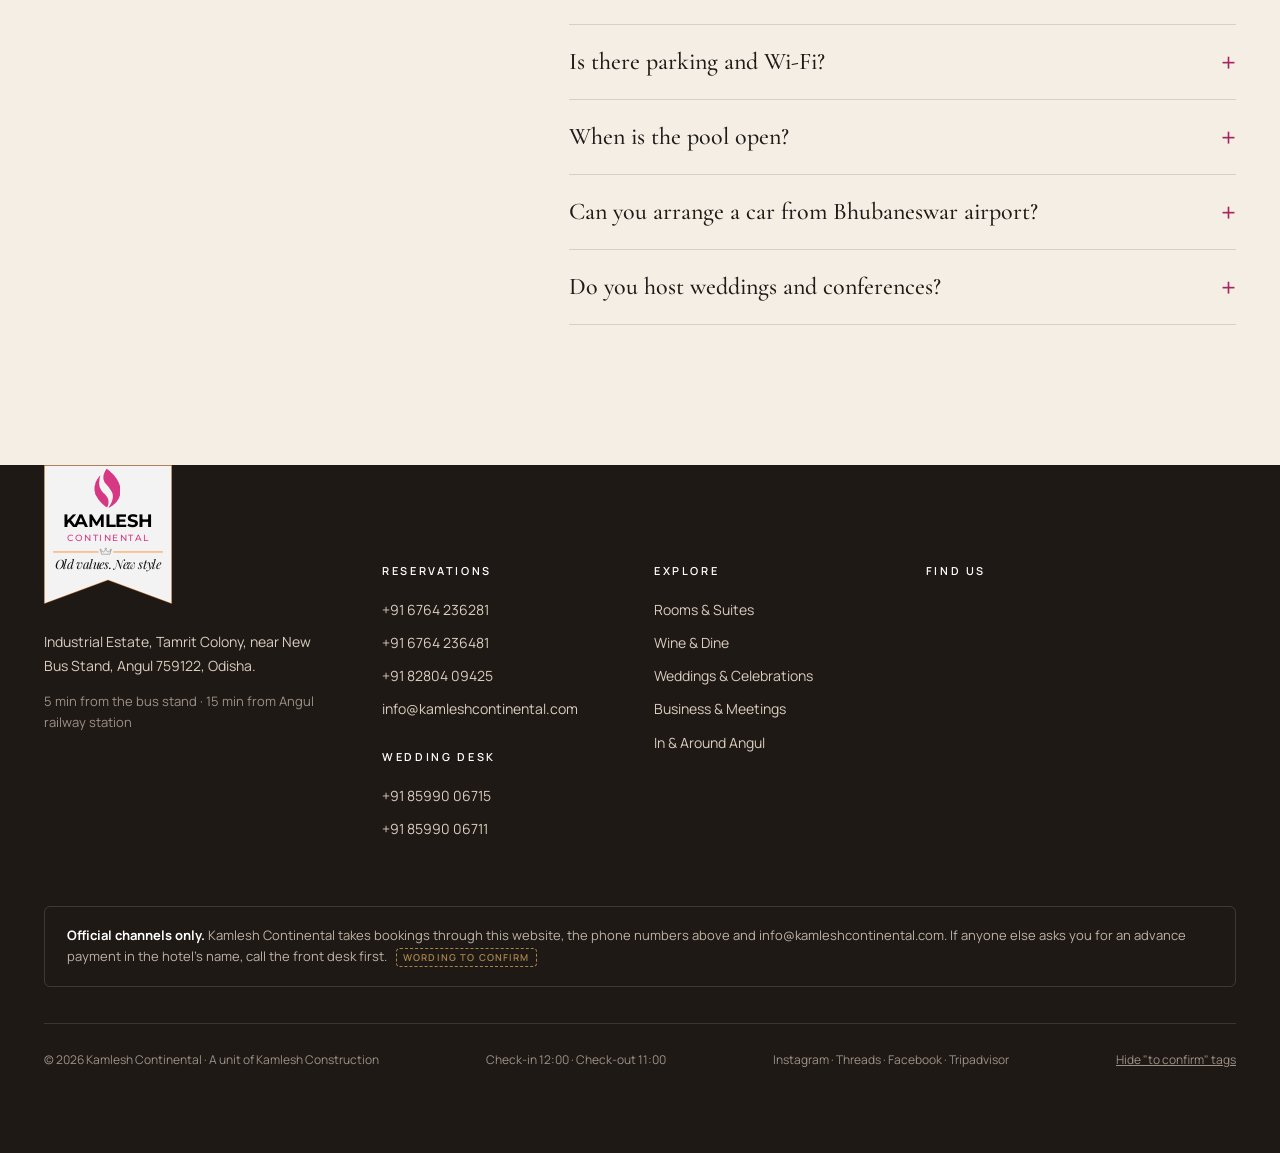
==== commit ab9be422: "Update driving distances for Derjang Dam, Lovi Thakurani, Rengali Dam, and New Bus Stand" ====
--- a/index.html
+++ b/index.html
@@ -305,13 +305,13 @@
       </div>
     </div>
     <div class="places reveal" id="places">
-      <a class="place" data-t="nature" href="https://www.google.com/maps/dir/?api=1&amp;origin=20.8349281,85.103498&amp;destination=Derjang+Dam%2C+Angul%2C+Odisha" target="_blank" rel="noopener"><div class="km">7<small>km</small></div><h3>Derjang Dam</h3><p>India's first medium irrigation project after independence. Go for sunset by the reservoir.</p><span class="dir">Directions</span></a>
-      <a class="place" data-t="temple" href="https://www.google.com/maps/dir/?api=1&amp;origin=20.8349281,85.103498&amp;destination=Lovi+Thakurani+Temple%2C+Angul%2C+Odisha" target="_blank" rel="noopener"><div class="km">17<small>km</small></div><h3>Lovi Thakurani</h3><p>Shrine of Goddess Lovi. The yatra falls on Kartik Purnima.</p><span class="dir">Directions</span></a>
+      <a class="place" data-t="nature" href="https://www.google.com/maps/dir/?api=1&amp;origin=20.8349281,85.103498&amp;destination=Derjang+Dam%2C+Angul%2C+Odisha" target="_blank" rel="noopener"><div class="km">10<small>km</small></div><h3>Derjang Dam</h3><p>India's first medium irrigation project after independence. Go for sunset by the reservoir.</p><span class="dir">Directions</span></a>
+      <a class="place" data-t="temple" href="https://www.google.com/maps/dir/?api=1&amp;origin=20.8349281,85.103498&amp;destination=Maa+Lobhi+Thakurani+Temple%2C+Garhsantry%2C+Angul%2C+Odisha" target="_blank" rel="noopener"><div class="km">15<small>km</small></div><h3>Lovi Thakurani</h3><p>Shrine of Goddess Lovi. The yatra falls on Kartik Purnima.</p><span class="dir">Directions</span></a>
       <a class="place" data-t="temple" href="https://www.google.com/maps/dir/?api=1&amp;origin=20.8349281,85.103498&amp;destination=Bhimkand+Sleeping+Vishnu%2C+Talcher%2C+Odisha" target="_blank" rel="noopener"><div class="km">50<small>km</small></div><h3>Bhimkhand</h3><p>A 42-foot sleeping Vishnu carved into rock on the bank of the Brahmani.</p><span class="dir">Directions</span></a>
       <a class="place" data-t="temple" href="https://www.google.com/maps/dir/?api=1&amp;origin=20.8349281,85.103498&amp;destination=Maa+Ramchandi+Temple%2C+Kosala%2C+Angul%2C+Odisha" target="_blank" rel="noopener"><div class="km">28<small>km</small></div><h3>Kosala Ramchandi</h3><p>A shrine on the Angul–Bagedia road, with the Kaduali Yatra in July and August.</p><span class="dir">Directions</span></a>
       <a class="place" data-t="nature day" href="https://www.google.com/maps/dir/?api=1&amp;origin=20.8349281,85.103498&amp;destination=Tikarpada%2C+Satkosia+Tiger+Reserve%2C+Odisha" target="_blank" rel="noopener"><div class="km">58<small>km</small></div><h3>Tikarpada &amp; Satkosia</h3><p>The Mahanadi gorge, a gharial sanctuary, boating and angling.</p><span class="dir">Directions</span></a>
       <a class="place" data-t="temple day" href="https://www.google.com/maps/dir/?api=1&amp;origin=20.8349281,85.103498&amp;destination=Binikei+Temple%2C+Athamallik%2C+Odisha" target="_blank" rel="noopener"><div class="km">105<small>km</small></div><h3>Binikei</h3><p>A riverside temple at the mouth of Satkosia, with a three-day jatra.</p><span class="dir">Directions</span></a>
-      <a class="place" data-t="nature day" href="https://www.google.com/maps/dir/?api=1&amp;origin=20.8349281,85.103498&amp;destination=Rengali+Dam%2C+Odisha" target="_blank" rel="noopener"><div class="km">70<small>km</small></div><h3>Rengali Dam</h3><p>A favourite picnic spot on the Brahmani, with a 120 MW hydel plant.</p><span class="dir">Directions</span></a>
+      <a class="place" data-t="nature day" href="https://www.google.com/maps/dir/?api=1&amp;origin=20.8349281,85.103498&amp;destination=Rengali+Dam%2C+Odisha" target="_blank" rel="noopener"><div class="km">85<small>km</small></div><h3>Rengali Dam</h3><p>A favourite picnic spot on the Brahmani, with a 120 MW hydel plant.</p><span class="dir">Directions</span></a>
       <a class="place" data-t="nature temple day" href="https://www.google.com/maps/dir/?api=1&amp;origin=20.8349281,85.103498&amp;destination=Deulajhari+Temple%2C+Athamallik%2C+Odisha" target="_blank" rel="noopener"><div class="km">90<small>km</small></div><h3>Deuajhari</h3><p>An old Shaivite temple in a jasmine forest, with hot springs up to 62°C.</p><span class="dir">Directions</span></a>
       <a class="place" data-t="nature day" href="https://www.google.com/maps/dir/?api=1&amp;origin=20.8349281,85.103498&amp;destination=Khuludi+Waterfall%2C+Pallahara%2C+Odisha" target="_blank" rel="noopener"><div class="km">92<small>km</small></div><h3>Khuludi Falls</h3><p>A waterfall in the Malyagiri hills near Pallahara, best at sunrise.</p><span class="dir">Directions</span></a>
       <a class="place" data-t="temple" href="https://www.google.com/maps/dir/?api=1&amp;origin=20.8349281,85.103498&amp;destination=Maa+Budhi+Thakurani+Temple%2C+Angul%2C+Odisha" target="_blank" rel="noopener"><div class="km">In<small>town</small></div><h3>Budhi Thakurani</h3><p>A hilltop shrine at the heart of Angul. Laxmi Puja lights the town for 11 days.</p><span class="dir">Directions</span></a>
